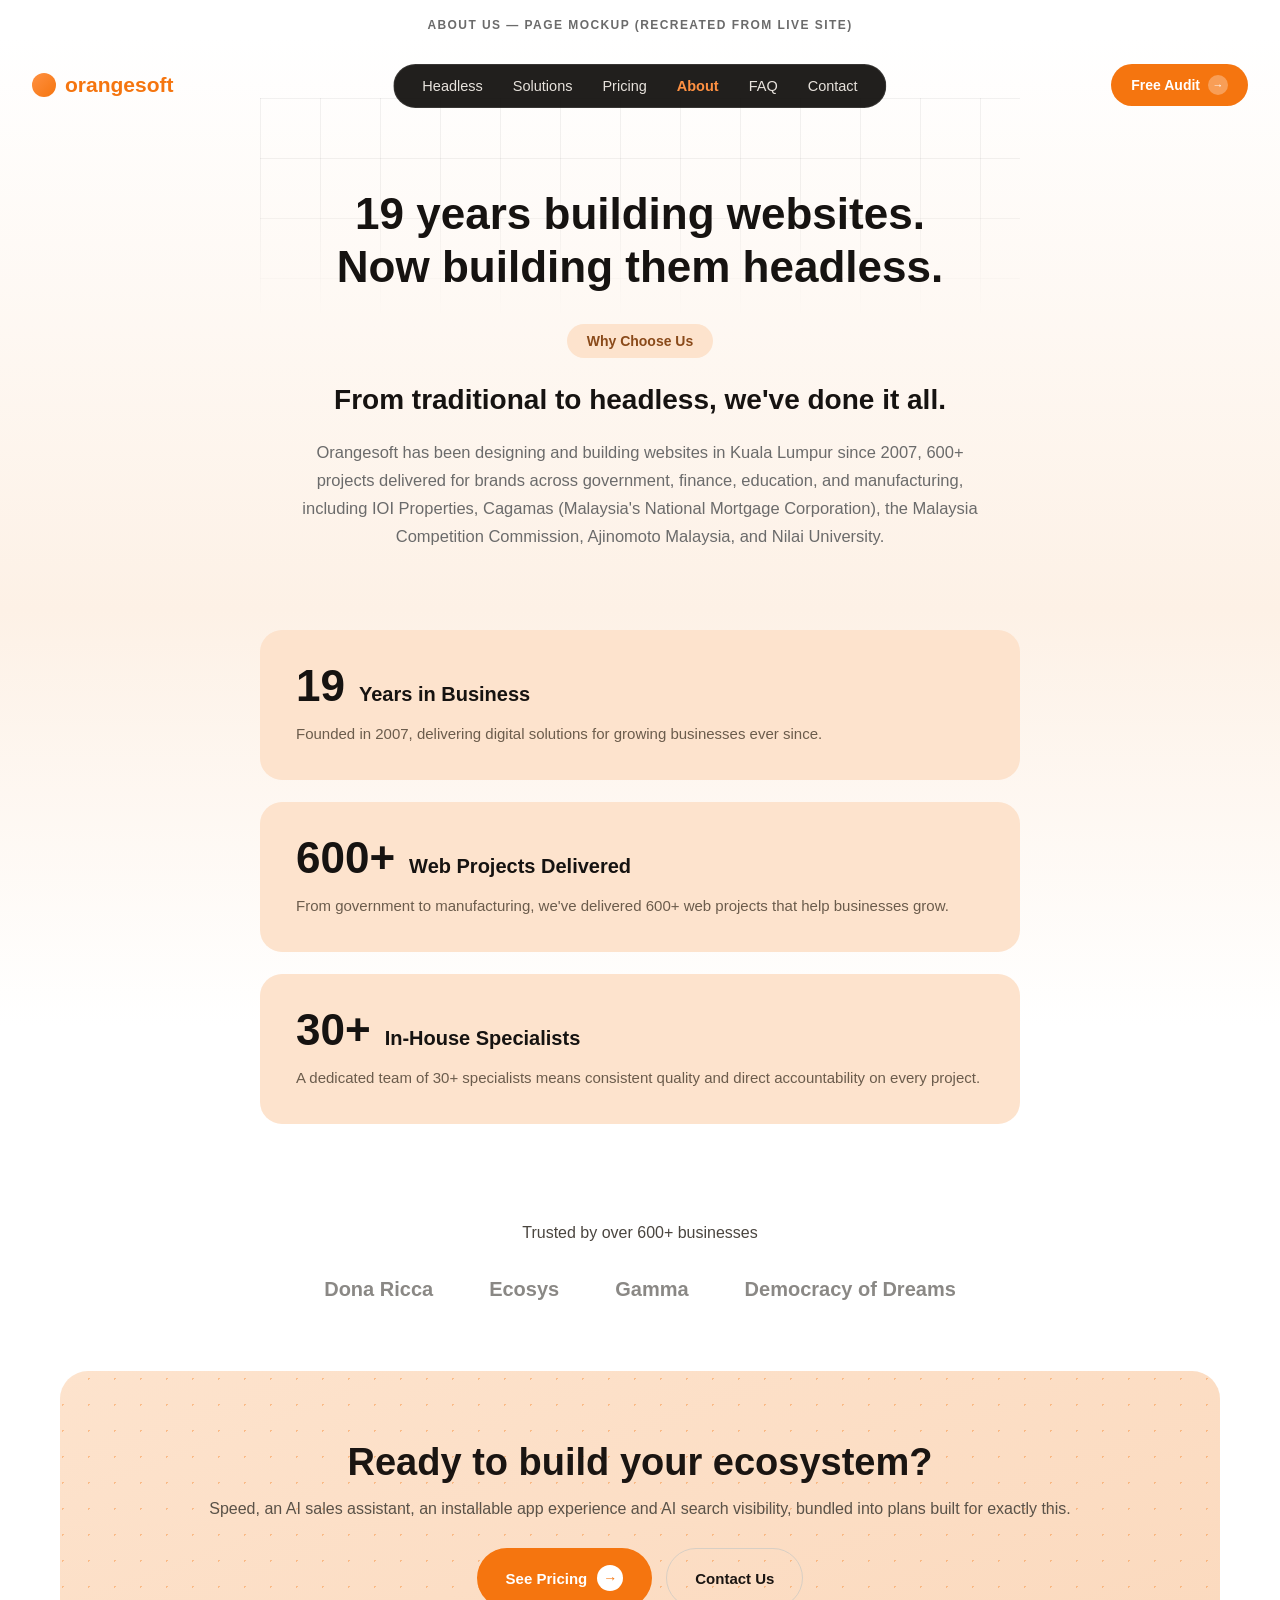
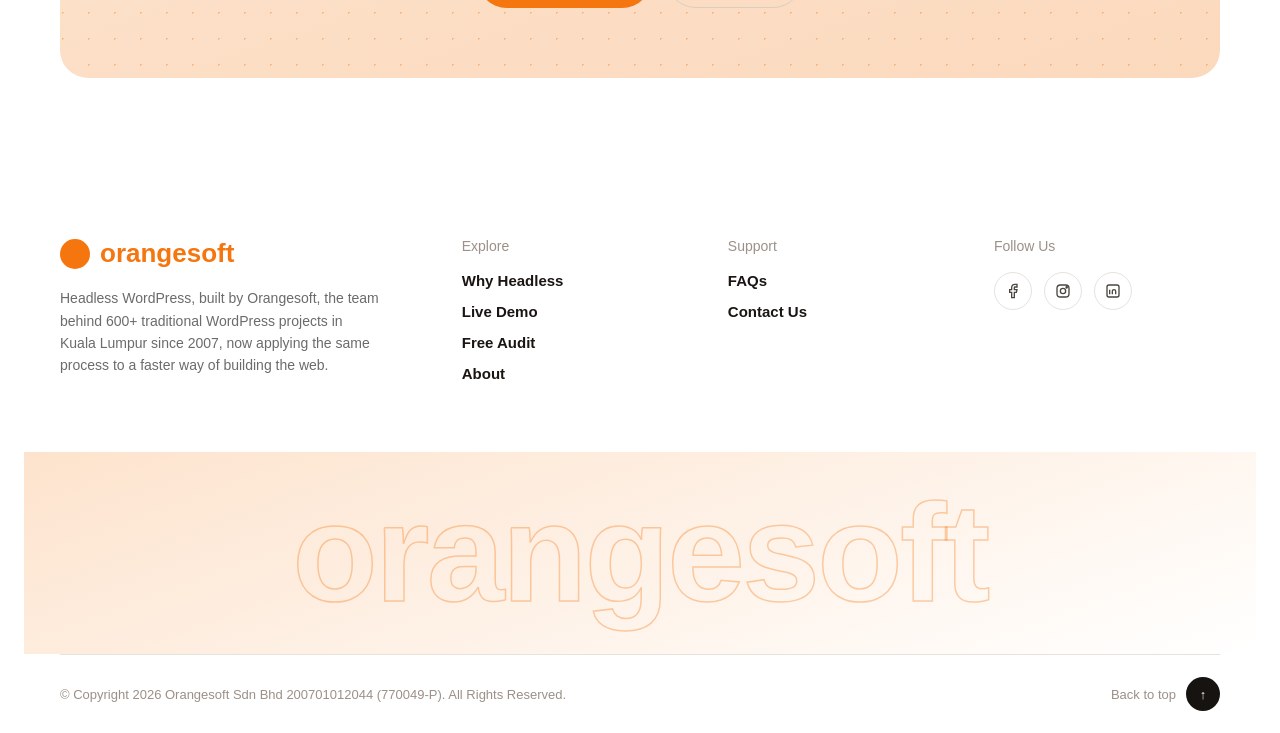
==== about-page.html @ 72caf620 "Add about-page.html with complete layout This commit adds a new about page HTML file with a complete" ====
<!DOCTYPE html>
<html lang="en">
<head>
<meta charset="UTF-8">
<title>About Us — Mockup</title>
<style>
  :root{
    --orange:#f5750f;--orange-dark:#c9631d;--orange-light:#ff9142;
    --dark:#0b0908;--cream:#faf6f2;--gray:#6b6b6b;--border:#e7e2dc;
  }
  *{box-sizing:border-box;margin:0;padding:0;}
  body{font-family:-apple-system,BlinkMacSystemFont,"Segoe UI",Roboto,Helvetica,Arial,sans-serif;background:#fff;}
  .label-row{text-align:center;padding:18px 0 6px;font-size:12px;letter-spacing:.12em;text-transform:uppercase;color:var(--gray);font-weight:700;}
  a{color:inherit;}

  /* HEADER / NAV (shared) */
  .site-header{position:absolute;top:0;left:0;right:0;z-index:20;padding:26px 32px;display:flex;align-items:center;justify-content:space-between;}
  .site-logo{display:flex;align-items:center;gap:9px;font-size:21px;font-weight:700;color:var(--orange);text-decoration:none;}
  .site-logo .logo-dot{width:24px;height:24px;border-radius:50%;background:linear-gradient(135deg,var(--orange-light),var(--orange));flex-shrink:0;}
  .nav-pill{position:absolute;left:50%;top:26px;transform:translateX(-50%);display:flex;align-items:center;gap:30px;background:rgba(15,12,10,.92);border:1px solid rgba(255,255,255,.1);padding:13px 28px;border-radius:999px;}
  .nav-pill a{color:#e7e2dc;font-size:14.5px;font-weight:500;text-decoration:none;white-space:nowrap;}
  .nav-pill a:hover{color:#fff;}
  .nav-pill a.nav-active{color:var(--orange-light);font-weight:700;}
  .nav-menu-btn{width:44px;height:44px;border-radius:50%;border:1px solid var(--border);background:#fff;display:none;align-items:center;justify-content:center;color:#1a1512;}
  @media (max-width:900px){ .nav-pill{display:none;} .nav-menu-btn{display:flex;} }
  .header-right{display:flex;align-items:center;gap:14px;}
  .header-cta{display:inline-flex;align-items:center;gap:8px;background:var(--orange);color:#fff;font-size:14px;font-weight:700;padding:11px 20px;border-radius:999px;text-decoration:none;white-space:nowrap;}
  .header-cta:hover{background:var(--orange-dark);}
  .header-cta .arrow{display:inline-flex;align-items:center;justify-content:center;width:20px;height:20px;border-radius:50%;background:rgba(255,255,255,.3);font-size:11px;}
  @media (max-width:480px){ .header-cta{padding:9px 14px;font-size:13px;} .header-cta .arrow{display:none;} }

  /* PAGE HERO */
  .page-hero{position:relative;padding:150px 24px 60px;text-align:center;background:linear-gradient(180deg,#fff 0%,#fdf1e6 100%);overflow:hidden;}
  .grid-overlay{position:absolute;top:60px;left:50%;transform:translateX(-50%);width:760px;max-width:90%;height:220px;background-image:linear-gradient(to right, rgba(0,0,0,.05) 1px, transparent 1px),linear-gradient(to bottom, rgba(0,0,0,.05) 1px, transparent 1px);background-size:60px 60px;mask-image:linear-gradient(to bottom, black 40%, transparent 100%);pointer-events:none;}
  .page-hero-inner{position:relative;max-width:760px;margin:0 auto;}
  .page-hero h1{font-size:44px;font-weight:800;color:#161311;line-height:1.2;margin-bottom:30px;}
  .pill{display:inline-block;padding:9px 20px;border-radius:999px;background:#fde3cd;color:#8a4a1a;font-size:14px;font-weight:600;margin-bottom:24px;}
  .page-hero h2{font-size:28px;font-weight:800;color:#161311;line-height:1.3;margin-bottom:20px;}
  .page-hero p{font-size:16.5px;line-height:1.7;color:var(--gray);max-width:680px;margin:0 auto;}

  /* STAT CARDS */
  .stat-section{padding:20px 24px 80px;background:linear-gradient(180deg,#fdf1e6 0%,#fff 70%);}
  .stat-list{max-width:760px;margin:0 auto;display:flex;flex-direction:column;gap:22px;}
  .stat-card{background:#fde3cd;border-radius:22px;padding:34px 36px;}
  .stat-card .stat-top{display:flex;align-items:baseline;gap:14px;margin-bottom:14px;}
  .stat-card .stat-num{font-size:44px;font-weight:800;color:#161311;line-height:1;}
  .stat-card .stat-label{font-size:20px;font-weight:800;color:#161311;}
  .stat-card p{font-size:15px;line-height:1.6;color:#6b5c4c;}

  /* TRUST STRIP (shared) */
  .trust-strip{background:#fff;padding:20px 24px 70px;text-align:center;}
  .trust-strip .t-label{font-size:16px;color:#4a453f;margin-bottom:36px;}
  .trust-logos{max-width:900px;margin:0 auto;display:flex;justify-content:center;align-items:center;gap:56px;flex-wrap:wrap;}
  .trust-logos span{font-size:20px;font-weight:700;color:#2c2822;opacity:.55;}

  /* FINAL CTA (shared) */
  .final-cta{padding:0 24px 90px;background:#fff;}
  .final-cta-inner{max-width:1160px;margin:0 auto;text-align:center;border-radius:28px;padding:70px 24px;background:radial-gradient(1px 1px at 10% 30%, rgba(245,117,15,.35) 1px, transparent 0) 0 0/26px 26px, linear-gradient(160deg,#fde3cd,#fbd9bd);position:relative;overflow:hidden;}
  .final-cta h2{font-size:38px;font-weight:800;color:#1a1512;margin-bottom:16px;}
  .final-cta p{font-size:16px;color:#5a5248;margin-bottom:30px;}
  .btn{display:inline-flex;align-items:center;gap:10px;padding:16px 28px;border-radius:999px;font-size:15px;font-weight:600;text-decoration:none;border:1px solid transparent;}
  .btn-primary{background:var(--orange);color:#fff;}
  .btn-primary .arrow{display:inline-flex;align-items:center;justify-content:center;width:26px;height:26px;border-radius:50%;background:#fff;color:var(--orange);font-size:14px;}
  .btn-outline{background:transparent;color:#1a1512;border:1px solid #d8cfc4;}
  .cta-row-center{display:flex;gap:14px;justify-content:center;flex-wrap:wrap;}

  /* FOOTER (shared) */
  .site-footer{background:#fff;padding:70px 24px 0;}
  .footer-top{max-width:1160px;margin:0 auto;display:grid;grid-template-columns:1.6fr 1fr 1fr 1fr;gap:40px;padding-bottom:56px;}
  @media (max-width:800px){ .footer-top{grid-template-columns:1fr 1fr;} }
  .footer-brand .f-logo{display:flex;align-items:center;gap:10px;font-size:26px;font-weight:700;color:var(--orange);margin-bottom:18px;}
  .footer-brand .f-logo .f-dot{width:30px;height:30px;border-radius:50%;background:var(--orange);}
  .footer-brand p{font-size:14px;line-height:1.6;color:#6b6b6b;max-width:320px;}
  .footer-col-label{font-size:14px;color:#9c9088;margin-bottom:18px;}
  .footer-col a{display:block;font-size:15px;font-weight:600;color:#1a1512;text-decoration:none;margin-bottom:14px;}
  .footer-social{display:flex;gap:12px;margin-top:4px;}
  .footer-social a{width:38px;height:38px;border-radius:50%;border:1px solid var(--border);display:flex;align-items:center;justify-content:center;color:#4a453f;}
  .footer-watermark{background:linear-gradient(160deg,#fde3cd,#fff);overflow:hidden;padding:20px 0;}
  .footer-watermark span{display:block;text-align:center;white-space:nowrap;font-size:140px;font-weight:800;letter-spacing:-.02em;color:transparent;-webkit-text-stroke:1.5px rgba(245,117,15,.35);}
  .footer-bottom{max-width:1160px;margin:0 auto;padding:22px 0;display:flex;justify-content:space-between;align-items:center;border-top:1px solid var(--border);font-size:13px;color:#9c9088;}
  .footer-bottom a{color:#9c9088;text-decoration:none;}
  .back-to-top{display:flex;align-items:center;gap:10px;}
  .back-to-top .btt-circle{width:34px;height:34px;border-radius:50%;background:#161311;color:#fff;display:flex;align-items:center;justify-content:center;}
</style>
</head>
<body>

  <div class="label-row">ABOUT US — PAGE MOCKUP (recreated from live site)</div>

  <!-- PAGE HERO -->
  <section class="page-hero">
    <header class="site-header">
      <a class="site-logo" href="hero-mockup.html"><span class="logo-dot"></span>orangesoft</a>
      <nav class="nav-pill">
        <a href="why-headless-page.html">Headless</a>
        <a href="solutions-page.html">Solutions</a>
        <a href="pricing-page.html">Pricing</a>
        <a href="about-page.html" class="nav-active">About</a>
        <a href="faq-page.html">FAQ</a>
        <a href="/contact-us">Contact</a>
      </nav>
      <div class="header-right">
        <a class="header-cta" href="audit-page.html">Free Audit <span class="arrow">→</span></a>
        <button class="nav-menu-btn" aria-label="Open menu">
          <svg width="18" height="18" viewBox="0 0 24 24" fill="none" stroke="currentColor" stroke-width="2"><path d="M3 6h18M3 12h18M3 18h18"/></svg>
        </button>
      </div>
    </header>
    <div class="grid-overlay"></div>
    <div class="page-hero-inner">
      <h1>19 years building websites.<br>Now building them headless.</h1>
      <span class="pill">Why Choose Us</span>
      <h2>From traditional to headless, we've done it all.</h2>
      <p>Orangesoft has been designing and building websites in Kuala Lumpur since 2007, 600+ projects delivered for brands across government, finance, education, and manufacturing, including IOI Properties, Cagamas (Malaysia's National Mortgage Corporation), the Malaysia Competition Commission, Ajinomoto Malaysia, and Nilai University.</p>
    </div>
  </section>

  <!-- STAT CARDS -->
  <section class="stat-section">
    <div class="stat-list">
      <div class="stat-card">
        <div class="stat-top"><span class="stat-num">19</span><span class="stat-label">Years in Business</span></div>
        <p>Founded in 2007, delivering digital solutions for growing businesses ever since.</p>
      </div>
      <div class="stat-card">
        <div class="stat-top"><span class="stat-num">600+</span><span class="stat-label">Web Projects Delivered</span></div>
        <p>From government to manufacturing, we've delivered 600+ web projects that help businesses grow.</p>
      </div>
      <div class="stat-card">
        <div class="stat-top"><span class="stat-num">30+</span><span class="stat-label">In-House Specialists</span></div>
        <p>A dedicated team of 30+ specialists means consistent quality and direct accountability on every project.</p>
      </div>
    </div>
  </section>

  <!-- TRUST STRIP -->
  <section class="trust-strip">
    <div class="t-label">Trusted by over 600+ businesses</div>
    <div class="trust-logos">
      <span>Dona Ricca</span>
      <span>Ecosys</span>
      <span>Gamma</span>
      <span>Democracy of Dreams</span>
    </div>
  </section>

  <!-- FINAL CTA -->
  <section class="final-cta">
    <div class="final-cta-inner">
      <h2>Ready to build your ecosystem?</h2>
      <p>Speed, an AI sales assistant, an installable app experience and AI search visibility, bundled into plans built for exactly this.</p>
      <div class="cta-row-center">
        <a class="btn btn-primary" href="pricing-page.html">See Pricing <span class="arrow">→</span></a>
        <a class="btn btn-outline" href="/contact-us">Contact Us</a>
      </div>
    </div>
  </section>

  <!-- FOOTER -->
  <footer class="site-footer">
    <div class="footer-top">
      <div class="footer-brand">
        <div class="f-logo"><span class="f-dot"></span>orangesoft</div>
        <p>Headless WordPress, built by Orangesoft, the team behind 600+ traditional WordPress projects in Kuala Lumpur since 2007, now applying the same process to a faster way of building the web.</p>
      </div>
      <div class="footer-col">
        <div class="footer-col-label">Explore</div>
        <a href="#">Why Headless</a>
        <a href="#">Live Demo</a>
        <a href="audit-page.html">Free Audit</a>
        <a href="#">About</a>
      </div>
      <div class="footer-col">
        <div class="footer-col-label">Support</div>
        <a href="faq-page.html">FAQs</a>
        <a href="#">Contact Us</a>
      </div>
      <div class="footer-col">
        <div class="footer-col-label">Follow Us</div>
        <div class="footer-social">
          <a href="#" aria-label="Facebook"><svg width="16" height="16" viewBox="0 0 24 24" fill="none" stroke="currentColor" stroke-width="2"><path d="M18 2h-3a5 5 0 0 0-5 5v3H7v4h3v8h4v-8h3l1-4h-4V7a1 1 0 0 1 1-1h3Z"/></svg></a>
          <a href="#" aria-label="Instagram"><svg width="16" height="16" viewBox="0 0 24 24" fill="none" stroke="currentColor" stroke-width="2"><rect x="3" y="3" width="18" height="18" rx="5"/><circle cx="12" cy="12" r="4"/><circle cx="17.5" cy="6.5" r="1"/></svg></a>
          <a href="#" aria-label="LinkedIn"><svg width="16" height="16" viewBox="0 0 24 24" fill="none" stroke="currentColor" stroke-width="2"><rect x="3" y="3" width="18" height="18" rx="3"/><path d="M7 10v7M7 7v.01M11 17v-4.5a2.5 2.5 0 0 1 5 0V17M11 12.5v-.001"/></svg></a>
        </div>
      </div>
    </div>
    <div class="footer-watermark"><span>orangesoft</span></div>
    <div class="footer-bottom">
      <div>© Copyright 2026 Orangesoft Sdn Bhd 200701012044 (770049-P). All Rights Reserved.</div>
      <a class="back-to-top" href="#top">Back to top <span class="btt-circle">↑</span></a>
    </div>
  </footer>

</body>
</html>
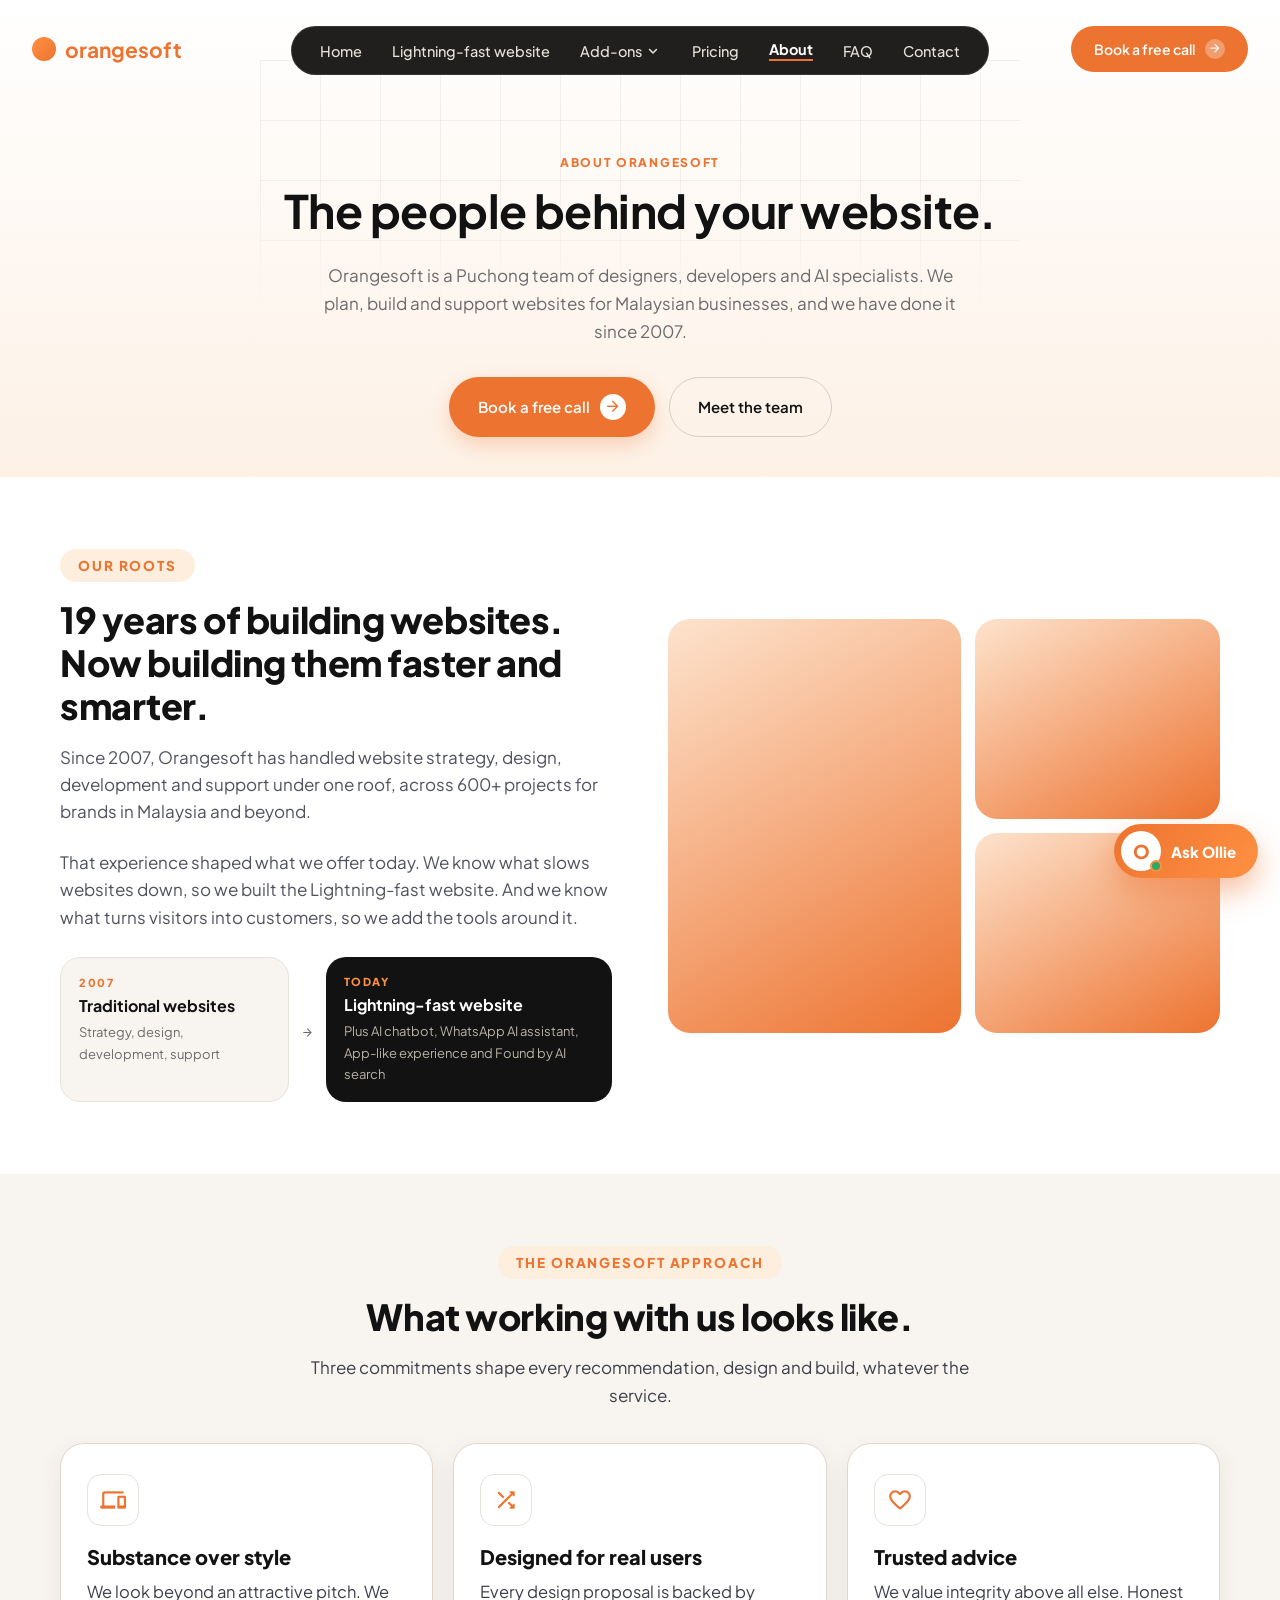
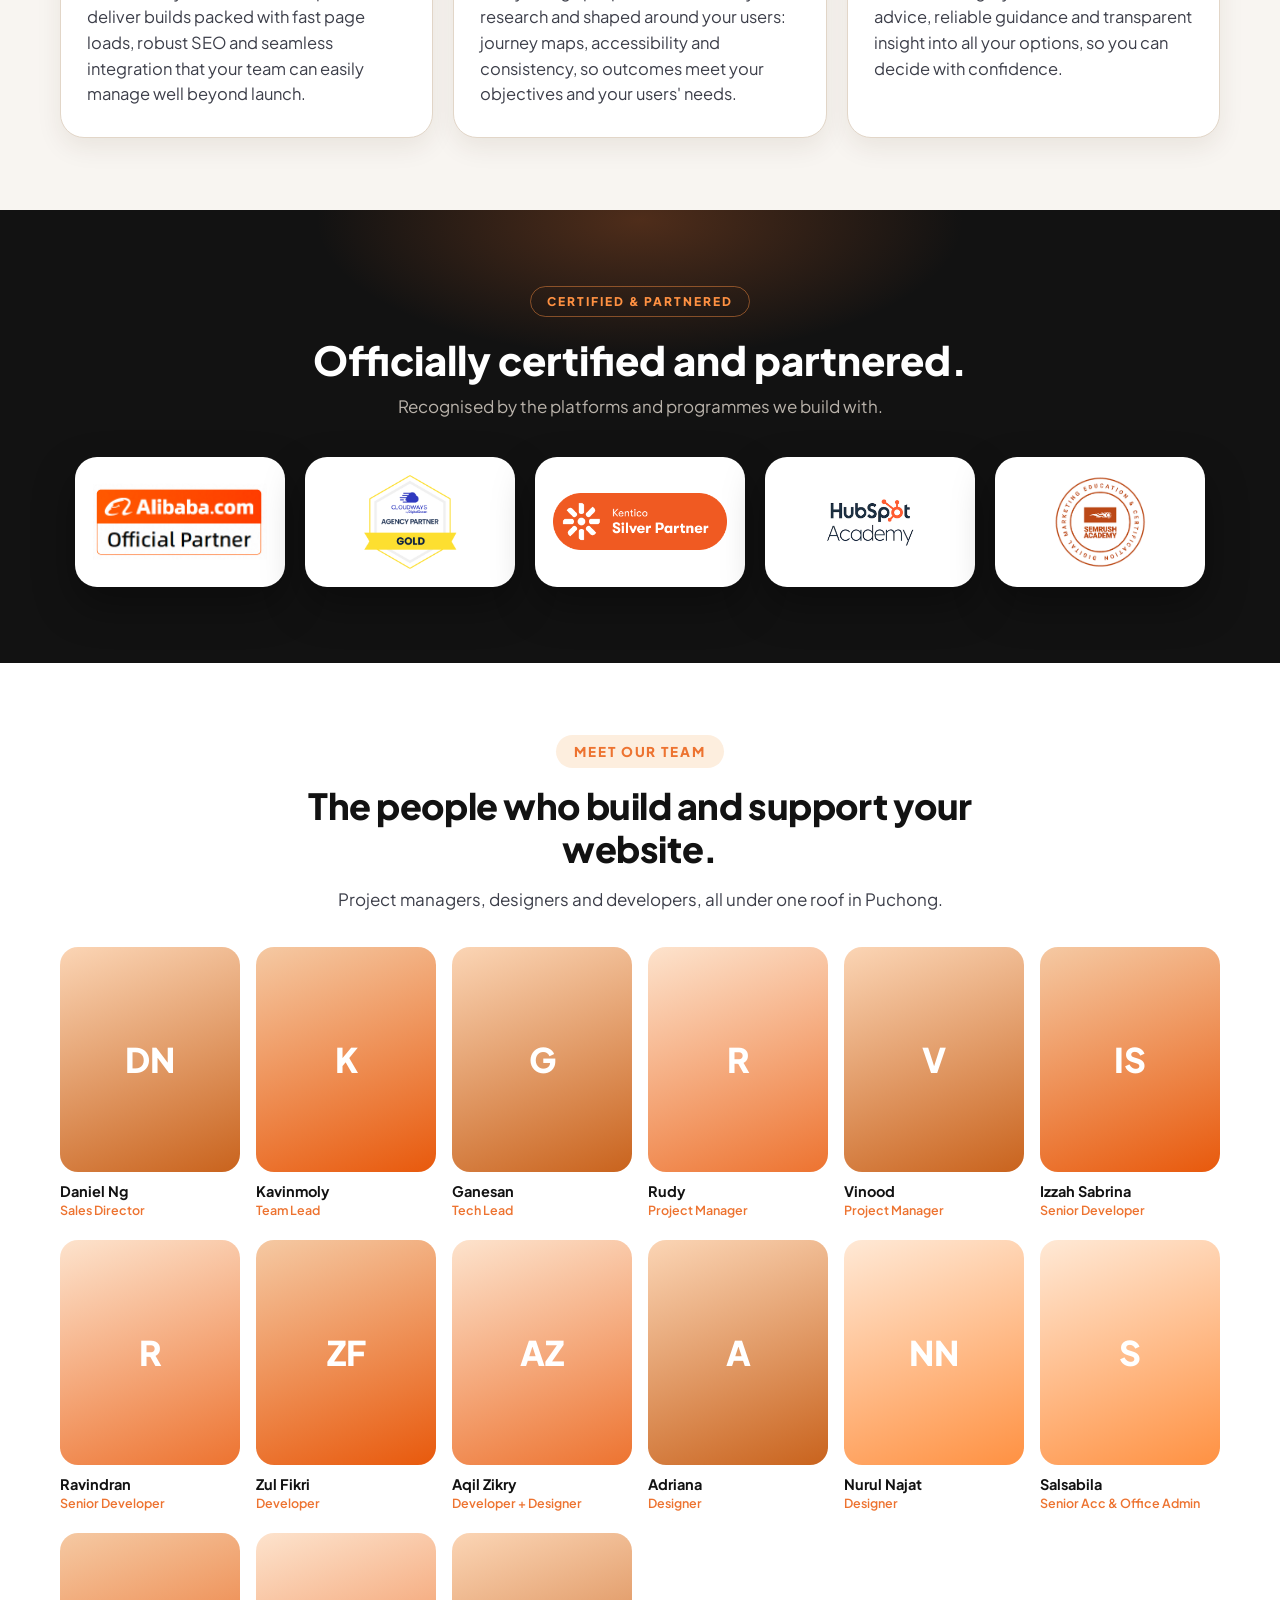
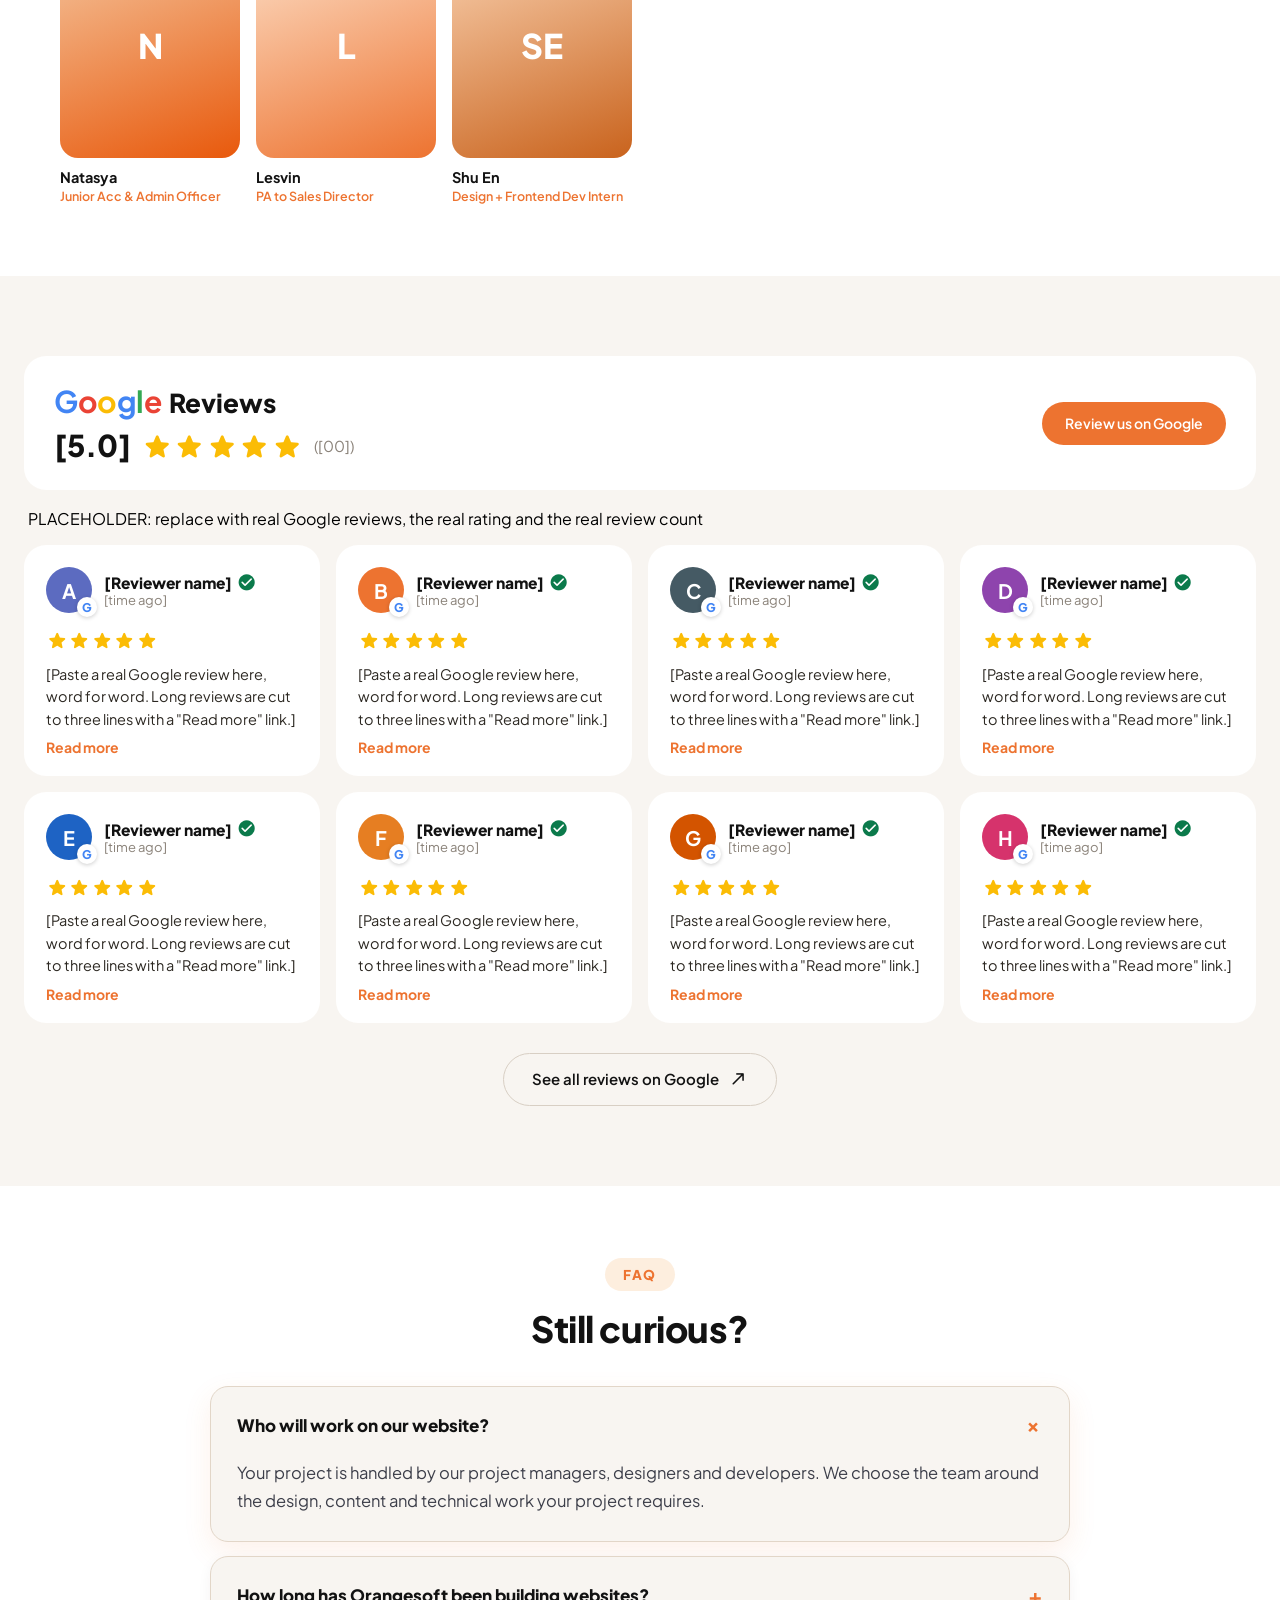
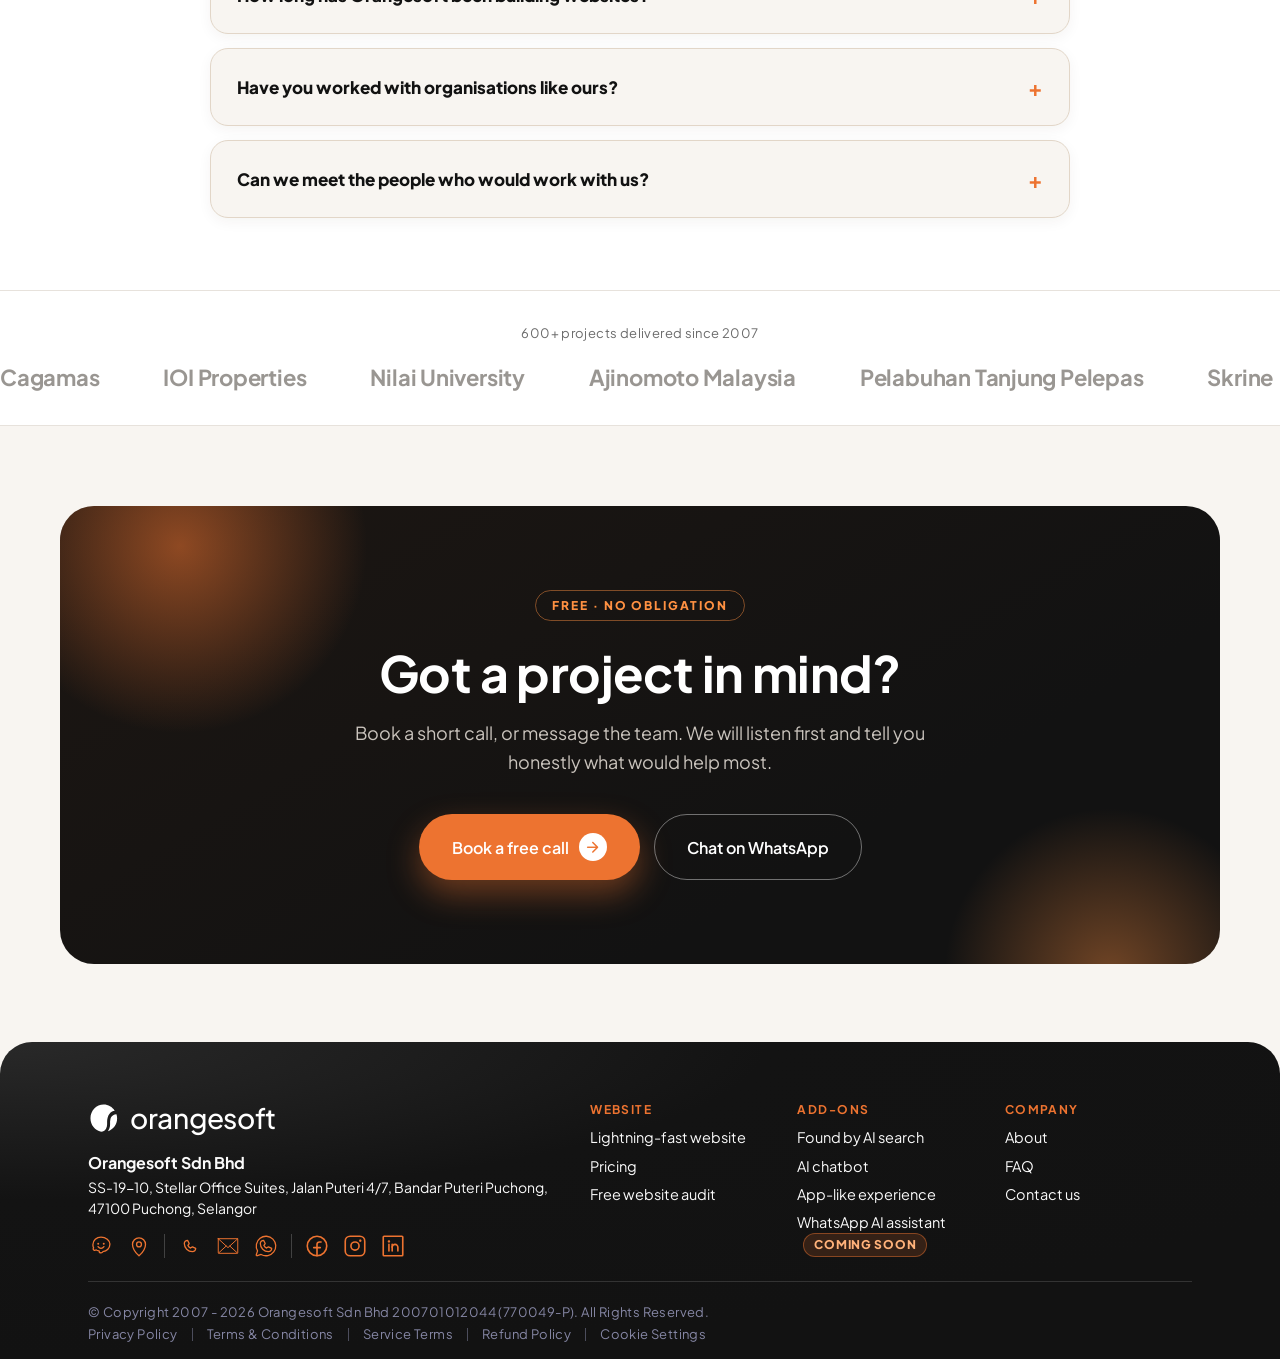
==== commit 363e73b3: "Add files via upload" ====
--- a/about-page.html
+++ b/about-page.html
@@ -1,27 +1,39 @@
 <!DOCTYPE html>
 <html lang="en">
 <head>
+<link rel="preconnect" href="https://fonts.googleapis.com">
+<link rel="preconnect" href="https://fonts.gstatic.com" crossorigin>
+<link href="https://fonts.googleapis.com/css2?family=Plus+Jakarta+Sans:wght@400;500;600;700;800&display=swap" rel="stylesheet">
+<link rel="preconnect" href="https://fonts.googleapis.com"><link href="https://fonts.googleapis.com/icon?family=Material+Icons+Round" rel="stylesheet">
+<meta name="viewport" content="width=device-width, initial-scale=1">
 <meta charset="UTF-8">
-<title>About Us — Mockup</title>
+<title>About — Mockup</title>
+<meta name="description" content="Meet the Orangesoft team: 600+ projects delivered since 2007 in Malaysia. The people behind your website.">
+<link rel="stylesheet" href="assets/css/orangesoft.css">
 <style>
+
   :root{
-    --orange:#f5750f;--orange-dark:#c9631d;--orange-light:#ff9142;
-    --dark:#0b0908;--cream:#faf6f2;--gray:#6b6b6b;--border:#e7e2dc;
+    --orange:#ed7330;
+    --orange-dark:#c9631d;
+    --orange-light:#ff9142;
+    --dark:#121212;
+    --cream:#f8f5f1;
+    --gray:#6b6b6b;
+    --border:#e7e2dc;
   }
   *{box-sizing:border-box;margin:0;padding:0;}
-  body{font-family:-apple-system,BlinkMacSystemFont,"Segoe UI",Roboto,Helvetica,Arial,sans-serif;background:#fff;}
+  body{font-family:"Plus Jakarta Sans",-apple-system,BlinkMacSystemFont,"Segoe UI",Roboto,Helvetica,Arial,sans-serif;background:#fff;}
   .label-row{text-align:center;padding:18px 0 6px;font-size:12px;letter-spacing:.12em;text-transform:uppercase;color:var(--gray);font-weight:700;}
   a{color:inherit;}
 
-  /* HEADER / NAV (shared) */
+  /* ---------- HEADER / NAV (shared component) ---------- */
   .site-header{position:absolute;top:0;left:0;right:0;z-index:20;padding:26px 32px;display:flex;align-items:center;justify-content:space-between;}
   .site-logo{display:flex;align-items:center;gap:9px;font-size:21px;font-weight:700;color:var(--orange);text-decoration:none;}
   .site-logo .logo-dot{width:24px;height:24px;border-radius:50%;background:linear-gradient(135deg,var(--orange-light),var(--orange));flex-shrink:0;}
   .nav-pill{position:absolute;left:50%;top:26px;transform:translateX(-50%);display:flex;align-items:center;gap:30px;background:rgba(15,12,10,.92);border:1px solid rgba(255,255,255,.1);padding:13px 28px;border-radius:999px;}
   .nav-pill a{color:#e7e2dc;font-size:14.5px;font-weight:500;text-decoration:none;white-space:nowrap;}
   .nav-pill a:hover{color:#fff;}
-  .nav-pill a.nav-active{color:var(--orange-light);font-weight:700;}
-  .nav-menu-btn{width:44px;height:44px;border-radius:50%;border:1px solid var(--border);background:#fff;display:none;align-items:center;justify-content:center;color:#1a1512;}
+  .nav-menu-btn{width:44px;height:44px;border-radius:50%;border:1px solid var(--border);background:#fff;display:none;align-items:center;justify-content:center;color:#121212;}
   @media (max-width:900px){ .nav-pill{display:none;} .nav-menu-btn{display:flex;} }
   .header-right{display:flex;align-items:center;gap:14px;}
   .header-cta{display:inline-flex;align-items:center;gap:8px;background:var(--orange);color:#fff;font-size:14px;font-weight:700;padding:11px 20px;border-radius:999px;text-decoration:none;white-space:nowrap;}
@@ -29,42 +41,137 @@
   .header-cta .arrow{display:inline-flex;align-items:center;justify-content:center;width:20px;height:20px;border-radius:50%;background:rgba(255,255,255,.3);font-size:11px;}
   @media (max-width:480px){ .header-cta{padding:9px 14px;font-size:13px;} .header-cta .arrow{display:none;} }
 
-  /* PAGE HERO */
-  .page-hero{position:relative;padding:150px 24px 60px;text-align:center;background:linear-gradient(180deg,#fff 0%,#fdf1e6 100%);overflow:hidden;}
-  .grid-overlay{position:absolute;top:60px;left:50%;transform:translateX(-50%);width:760px;max-width:90%;height:220px;background-image:linear-gradient(to right, rgba(0,0,0,.05) 1px, transparent 1px),linear-gradient(to bottom, rgba(0,0,0,.05) 1px, transparent 1px);background-size:60px 60px;mask-image:linear-gradient(to bottom, black 40%, transparent 100%);pointer-events:none;}
+  /* ---------- PAGE HERO ---------- */
+  .page-hero{
+    position:relative;
+    padding:150px 24px 70px;
+    text-align:center;
+    background:linear-gradient(180deg,#fff 0%,#fdf1e6 100%);
+    overflow:hidden;
+  }
+  .grid-overlay{
+    position:absolute;top:60px;left:50%;transform:translateX(-50%);
+    width:760px;max-width:90%;height:260px;
+    background-image:
+      linear-gradient(to right, rgba(0,0,0,.05) 1px, transparent 1px),
+      linear-gradient(to bottom, rgba(0,0,0,.05) 1px, transparent 1px);
+    background-size:60px 60px;
+    mask-image:linear-gradient(to bottom, black 40%, transparent 100%);
+    pointer-events:none;
+  }
   .page-hero-inner{position:relative;max-width:760px;margin:0 auto;}
-  .page-hero h1{font-size:44px;font-weight:800;color:#161311;line-height:1.2;margin-bottom:30px;}
-  .pill{display:inline-block;padding:9px 20px;border-radius:999px;background:#fde3cd;color:#8a4a1a;font-size:14px;font-weight:600;margin-bottom:24px;}
-  .page-hero h2{font-size:28px;font-weight:800;color:#161311;line-height:1.3;margin-bottom:20px;}
-  .page-hero p{font-size:16.5px;line-height:1.7;color:var(--gray);max-width:680px;margin:0 auto;}
-
-  /* STAT CARDS */
-  .stat-section{padding:20px 24px 80px;background:linear-gradient(180deg,#fdf1e6 0%,#fff 70%);}
-  .stat-list{max-width:760px;margin:0 auto;display:flex;flex-direction:column;gap:22px;}
-  .stat-card{background:#fde3cd;border-radius:22px;padding:34px 36px;}
-  .stat-card .stat-top{display:flex;align-items:baseline;gap:14px;margin-bottom:14px;}
-  .stat-card .stat-num{font-size:44px;font-weight:800;color:#161311;line-height:1;}
-  .stat-card .stat-label{font-size:20px;font-weight:800;color:#161311;}
-  .stat-card p{font-size:15px;line-height:1.6;color:#6b5c4c;}
-
-  /* TRUST STRIP (shared) */
-  .trust-strip{background:#fff;padding:20px 24px 70px;text-align:center;}
-  .trust-strip .t-label{font-size:16px;color:#4a453f;margin-bottom:36px;}
-  .trust-logos{max-width:900px;margin:0 auto;display:flex;justify-content:center;align-items:center;gap:56px;flex-wrap:wrap;}
-  .trust-logos span{font-size:20px;font-weight:700;color:#2c2822;opacity:.55;}
-
-  /* FINAL CTA (shared) */
-  .final-cta{padding:0 24px 90px;background:#fff;}
-  .final-cta-inner{max-width:1160px;margin:0 auto;text-align:center;border-radius:28px;padding:70px 24px;background:radial-gradient(1px 1px at 10% 30%, rgba(245,117,15,.35) 1px, transparent 0) 0 0/26px 26px, linear-gradient(160deg,#fde3cd,#fbd9bd);position:relative;overflow:hidden;}
-  .final-cta h2{font-size:38px;font-weight:800;color:#1a1512;margin-bottom:16px;}
-  .final-cta p{font-size:16px;color:#5a5248;margin-bottom:30px;}
+  .page-hero h1{font-size:44px;font-weight:800;color:#121212;line-height:1.2;margin-bottom:24px;}
+  .page-hero p{font-size:17px;line-height:1.65;color:var(--gray);max-width:640px;margin:0 auto;}
+
   .btn{display:inline-flex;align-items:center;gap:10px;padding:16px 28px;border-radius:999px;font-size:15px;font-weight:600;text-decoration:none;border:1px solid transparent;}
   .btn-primary{background:var(--orange);color:#fff;}
   .btn-primary .arrow{display:inline-flex;align-items:center;justify-content:center;width:26px;height:26px;border-radius:50%;background:#fff;color:var(--orange);font-size:14px;}
-  .btn-outline{background:transparent;color:#1a1512;border:1px solid #d8cfc4;}
+  .btn-outline{background:transparent;color:#121212;border:1px solid #d8cfc4;}
   .cta-row-center{display:flex;gap:14px;justify-content:center;flex-wrap:wrap;}
-
-  /* FOOTER (shared) */
+  /* ---------- LIVE DEMO SECTION ---------- */
+  .demo-section{
+    padding:80px 24px;
+    background:linear-gradient(180deg,#fdf1e6 0%,#fbe4cf 100%);
+  }
+  .demo-section .section-header{max-width:680px;margin:0 auto 50px;text-align:center;}
+  .demo-section .section-heading{font-size:34px;font-weight:800;color:#121212;margin-bottom:16px;line-height:1.2;}
+  .demo-section .section-desc{font-size:16px;line-height:1.6;color:#5a5248;}
+  .demo-wrap{max-width:1000px;margin:0 auto;}
+  .demo-vs{
+    text-align:center;font-size:13px;font-weight:800;letter-spacing:.08em;
+    text-transform:uppercase;color:var(--orange-dark);margin-bottom:22px;
+  }
+  .demo-run{text-align:center;margin-bottom:36px;}
+  .demo-run .btn{background:#161311;color:#fff;}
+  .demo-grid{display:grid;grid-template-columns:1fr 1fr;gap:22px;}
+  @media (max-width:800px){ .demo-grid{grid-template-columns:1fr;} }
+  .demo-card{border:1px solid var(--border);border-radius:22px;padding:0;overflow:hidden;background:#fff;}
+  .demo-head{display:flex;align-items:center;justify-content:space-between;gap:10px;padding:22px 24px;}
+  .demo-head .d-label{font-size:16px;font-weight:700;color:#121212;}
+  .demo-url{font-family:ui-monospace,Menlo,monospace;font-size:12px;color:#6b6b6b;border:1px solid var(--border);border-radius:8px;padding:8px 12px;max-width:220px;white-space:nowrap;overflow:hidden;text-overflow:ellipsis;}
+  .demo-body{background:#f2efeb;padding:22px 24px 26px;}
+  .demo-progress{height:8px;border-radius:4px;background:#e7e2dc;margin-bottom:10px;overflow:hidden;}
+  .demo-progress span{display:block;height:100%;width:0%;background:var(--orange);}
+  .demo-timer{font-family:ui-monospace,Menlo,monospace;font-size:13px;font-weight:700;color:#50525f;margin-bottom:16px;}
+  .demo-preview{
+    height:260px;border-radius:14px;background:#f8f5f1;border:1px dashed var(--border);
+    display:flex;flex-direction:column;align-items:center;justify-content:center;gap:12px;color:#a89f94;
+  }
+  .demo-preview .play-icon{width:52px;height:52px;border-radius:50%;background:#fff;box-shadow:0 6px 16px rgba(0,0,0,.08);display:flex;align-items:center;justify-content:center;color:#b9b2a9;}
+
+  /* ---------- NEW SECTIONS ---------- */
+  .section-header{max-width:720px;margin:0 auto 50px;text-align:center;}
+  .section-heading{font-size:36px;font-weight:800;color:#121212;margin-bottom:16px;line-height:1.2;}
+  .section-desc{font-size:16.5px;line-height:1.65;color:var(--gray);}
+  .eyebrow,.pill-label{display:inline-block;font-size:12px;font-weight:800;letter-spacing:.14em;color:var(--orange);margin-bottom:14px;}
+  .page-hero h1{font-size:46px;}
+  .explain-section{background:#fff;padding:90px 24px;}
+  .explain-grid{max-width:1040px;margin:0 auto 50px;display:grid;grid-template-columns:1fr auto 1fr auto 1fr;gap:16px;align-items:center;}
+  @media (max-width:860px){ .explain-grid{grid-template-columns:1fr;} .explain-arrow{transform:rotate(90deg);text-align:center;} }
+  .explain-step{background:var(--cream);border:1px solid var(--border);border-radius:22px;padding:28px 24px;height:100%;}
+  .ex-num,.proc-num{width:38px;height:38px;border-radius:50%;background:var(--orange);color:#fff;font-weight:800;display:flex;align-items:center;justify-content:center;margin-bottom:16px;}
+  .explain-step h3,.proc-card h3{font-size:18px;font-weight:700;color:#121212;margin-bottom:8px;}
+  .explain-step p,.proc-card p{font-size:14.5px;line-height:1.55;color:var(--gray);}
+  .explain-arrow{font-size:26px;color:var(--orange);font-weight:700;}
+  .explain-visual{max-width:760px;margin:0 auto;text-align:center;}
+  .explain-visual img{max-width:100%;height:auto;}
+  .outcomes-section{background:var(--cream);padding:90px 24px;}
+  .outcome-grid{max-width:1160px;margin:0 auto 40px;display:grid;grid-template-columns:repeat(4,1fr);gap:20px;}
+  @media (max-width:1000px){ .outcome-grid{grid-template-columns:repeat(2,1fr);} }
+  @media (max-width:560px){ .outcome-grid{grid-template-columns:1fr;} }
+  .outcome-card{background:#fff;border:1px solid var(--border);border-radius:22px;padding:30px 26px;}
+  .icon-badge{width:60px;height:60px;border-radius:16px;background:linear-gradient(160deg,#fde3cd,#fbeee2);display:flex;align-items:center;justify-content:center;margin-bottom:22px;}
+  .icon-badge svg{width:28px;height:28px;}
+  .outcome-card h3{font-size:19px;font-weight:700;color:#121212;margin-bottom:10px;}
+  .outcome-card p{font-size:14.5px;line-height:1.6;color:var(--gray);}
+  .tech-details{max-width:900px;margin:0 auto;background:#fff;border:1px solid var(--border);border-radius:18px;padding:6px 24px;}
+  .tech-details summary,.qa summary{cursor:pointer;font-weight:700;color:#121212;padding:16px 0;list-style:none;display:flex;justify-content:space-between;align-items:center;}
+  .tech-details summary::-webkit-details-marker,.qa summary::-webkit-details-marker{display:none;}
+  .tech-details summary::after,.qa summary::after{content:"+";font-size:22px;color:var(--orange);font-weight:700;}
+  .tech-details[open] summary::after,.qa[open] summary::after{content:"–";}
+  .tech-grid{display:grid;grid-template-columns:1fr 1fr;gap:18px 30px;padding:6px 0 20px;}
+  @media (max-width:760px){ .tech-grid{grid-template-columns:1fr;} }
+  .tech-grid b{display:block;font-size:14.5px;color:#121212;margin-bottom:4px;}
+  .tech-grid span{font-size:14px;line-height:1.55;color:var(--gray);}
+  .cms-section{background:#fff;padding:90px 24px;}
+  .cms-chips{max-width:900px;margin:0 auto;display:flex;flex-wrap:wrap;justify-content:center;gap:14px;}
+  .cms-chips span{font-size:17px;font-weight:700;color:#121212;background:var(--cream);border:1px solid var(--border);border-radius:999px;padding:14px 26px;}
+  .process-section{background:var(--cream);padding:90px 24px;}
+  .process-grid{max-width:1160px;margin:0 auto;display:grid;grid-template-columns:repeat(4,1fr);gap:20px;}
+  @media (max-width:1000px){ .process-grid{grid-template-columns:repeat(2,1fr);} }
+  @media (max-width:560px){ .process-grid{grid-template-columns:1fr;} }
+  .proc-card{background:#fff;border:1px solid var(--border);border-radius:22px;padding:28px 24px;}
+  .qa-section{background:#fff;padding:90px 24px;}
+  .qa-list{max-width:820px;margin:0 auto;display:flex;flex-direction:column;gap:12px;}
+  .qa{border:1px solid var(--border);border-radius:16px;padding:2px 24px;background:var(--cream);}
+  .qa summary{font-size:17px;}
+  .qa p{font-size:15px;line-height:1.65;color:var(--gray);padding:0 0 18px;}
+  .qa a{color:var(--orange);font-weight:700;}
+  .proof2-section{background:var(--cream);padding:90px 24px 70px;text-align:center;}
+  .proof2-stats{max-width:960px;margin:0 auto 60px;display:grid;grid-template-columns:1fr 1fr;gap:20px;text-align:left;}
+  @media (max-width:760px){ .proof2-stats{grid-template-columns:1fr;} }
+  .p2-stat{background:var(--dark);border-radius:24px;padding:34px 30px;display:flex;gap:22px;align-items:center;}
+  .p2-num{font-size:56px;font-weight:800;color:var(--orange-light);line-height:1;flex-shrink:0;}
+  .p2-txt{font-size:16px;font-weight:700;color:#fff;line-height:1.4;}
+  .p2-txt small{display:block;font-size:12px;font-weight:500;color:#8f877e;margin-top:8px;}
+  .t-label{font-size:16px;color:#50525f;margin-bottom:28px;}
+  .trust-logos{max-width:900px;margin:0 auto;display:flex;justify-content:center;align-items:center;gap:20px 48px;flex-wrap:wrap;}
+  .trust-logos span{font-size:20px;font-weight:700;color:#2c2822;opacity:.55;}
+  .final-cta{background:#fff;padding:80px 24px 90px;}
+  .final-cta-inner{position:relative;max-width:1160px;margin:0 auto;border-radius:34px;padding:84px 32px;text-align:center;overflow:hidden;background:linear-gradient(150deg,#1c1612 0%,#121212 70%);}
+  .fc-orb{position:absolute;border-radius:50%;pointer-events:none;}
+  .fc-orb-1{width:520px;height:520px;left:-140px;top:-220px;background:radial-gradient(closest-side,rgba(237,115,48,.55),transparent 72%);}
+  .fc-orb-2{width:460px;height:460px;right:-120px;bottom:-240px;background:radial-gradient(closest-side,rgba(255,145,66,.40),transparent 72%);}
+  .fc-content{position:relative;z-index:1;max-width:760px;margin:0 auto;}
+  .fc-eyebrow{display:inline-block;font-size:12px;font-weight:800;letter-spacing:.16em;color:var(--orange-light);border:1px solid rgba(255,145,66,.45);border-radius:999px;padding:7px 16px;margin-bottom:24px;}
+  .final-cta h2{font-size:48px;line-height:1.12;font-weight:800;color:#fff;margin-bottom:18px;}
+  .final-cta p{font-size:18px;line-height:1.6;color:#c9c3bc;margin-bottom:38px;}
+  .fc-btn{padding:18px 32px;font-size:16px;box-shadow:0 14px 32px rgba(237,115,48,.4);}
+  .fc-link{display:inline-block;margin-top:22px;font-size:15px;font-weight:600;color:#c9c3bc;text-decoration:none;}
+  .fc-link:hover{color:#fff;text-decoration:underline;}
+  @media (max-width:700px){ .final-cta h2{font-size:32px;} .final-cta-inner{padding:60px 22px;} .page-hero h1{font-size:34px;} .section-heading{font-size:28px;} }
+
+  /* ---------- FOOTER (shared) ---------- */
   .site-footer{background:#fff;padding:70px 24px 0;}
   .footer-top{max-width:1160px;margin:0 auto;display:grid;grid-template-columns:1.6fr 1fr 1fr 1fr;gap:40px;padding-bottom:56px;}
   @media (max-width:800px){ .footer-top{grid-template-columns:1fr 1fr;} }
@@ -72,124 +179,988 @@
   .footer-brand .f-logo .f-dot{width:30px;height:30px;border-radius:50%;background:var(--orange);}
   .footer-brand p{font-size:14px;line-height:1.6;color:#6b6b6b;max-width:320px;}
   .footer-col-label{font-size:14px;color:#9c9088;margin-bottom:18px;}
-  .footer-col a{display:block;font-size:15px;font-weight:600;color:#1a1512;text-decoration:none;margin-bottom:14px;}
+  .footer-col a{display:block;font-size:15px;font-weight:600;color:#121212;text-decoration:none;margin-bottom:14px;}
   .footer-social{display:flex;gap:12px;margin-top:4px;}
-  .footer-social a{width:38px;height:38px;border-radius:50%;border:1px solid var(--border);display:flex;align-items:center;justify-content:center;color:#4a453f;}
+  .footer-social a{width:38px;height:38px;border-radius:50%;border:1px solid var(--border);display:flex;align-items:center;justify-content:center;color:#50525f;}
   .footer-watermark{background:linear-gradient(160deg,#fde3cd,#fff);overflow:hidden;padding:20px 0;}
-  .footer-watermark span{display:block;text-align:center;white-space:nowrap;font-size:140px;font-weight:800;letter-spacing:-.02em;color:transparent;-webkit-text-stroke:1.5px rgba(245,117,15,.35);}
+  .footer-watermark span{display:block;text-align:center;white-space:nowrap;font-size:140px;font-weight:800;letter-spacing:-.02em;color:transparent;-webkit-text-stroke:1.5px rgba(237,115,48,.35);}
   .footer-bottom{max-width:1160px;margin:0 auto;padding:22px 0;display:flex;justify-content:space-between;align-items:center;border-top:1px solid var(--border);font-size:13px;color:#9c9088;}
   .footer-bottom a{color:#9c9088;text-decoration:none;}
-  .back-to-top{display:flex;align-items:center;gap:10px;}
-  .back-to-top .btt-circle{width:34px;height:34px;border-radius:50%;background:#161311;color:#fff;display:flex;align-items:center;justify-content:center;}
+  .back-to-top{
+    display:flex;align-items:center;gap:10px;
+  }
+  .back-to-top .btt-circle{
+    width:34px;height:34px;border-radius:50%;background:#161311;color:#fff;
+    display:flex;align-items:center;justify-content:center;
+  }
+  .wa-float{position:fixed;right:22px;bottom:22px;z-index:50;display:flex;align-items:center;gap:10px;background:#25d366;color:#fff;font-weight:700;font-size:14px;padding:13px 20px;border-radius:999px;text-decoration:none;box-shadow:0 10px 24px rgba(0,0,0,.2);}
+  .wa-float svg{width:20px;height:20px;}
+
+  /* ---------- SOLID PASS ---------- */
+  .explain-section,.outcomes-section,.process-section,.qa-section{padding:64px 24px;}
+  .proof2-section{padding:56px 24px 56px;}
+  .section-header{margin-bottom:34px;}
+  .page-hero{padding-bottom:40px;}
+  .statbar{background:var(--dark);padding:0 24px;}
+  .statbar-inner{max-width:1160px;margin:0 auto;display:grid;grid-template-columns:repeat(3,1fr);}
+  .sb{padding:34px 28px;border-left:1px solid #2a2420;}
+  .sb:first-child{border-left:0;}
+  .sb b{display:block;font-size:52px;font-weight:800;color:var(--orange-light);line-height:1;margin-bottom:10px;}
+  .sb span{display:block;font-size:15.5px;font-weight:600;color:#fff;line-height:1.4;}
+  .sb small{display:block;font-size:12px;color:#8f877e;margin-top:8px;}
+  @media (max-width:760px){ .statbar-inner{grid-template-columns:1fr;} .sb{border-left:0;border-top:1px solid #2a2420;} .sb:first-child{border-top:0;} }
+  .cmp{max-width:1040px;margin:0 auto 36px;display:grid;grid-template-columns:1fr 1fr;gap:20px;}
+  @media (max-width:760px){ .cmp{grid-template-columns:1fr;} }
+  .cmp-col{border-radius:24px;padding:32px 30px;}
+  .cmp-old{background:var(--cream);border:1px solid var(--border);}
+  .cmp-new{background:var(--dark);box-shadow:0 24px 50px rgba(11,9,8,.25);}
+  .cmp-tag{font-size:12px;font-weight:800;letter-spacing:.14em;margin-bottom:20px;color:var(--gray);}
+  .cmp-new .cmp-tag{color:var(--orange-light);}
+  .cmp ul{list-style:none;display:flex;flex-direction:column;gap:16px;}
+  .cmp li{display:flex;gap:14px;align-items:flex-start;font-size:16px;font-weight:600;line-height:1.45;color:#3a352f;}
+  .cmp-new li{color:#fff;}
+  .cmp li i{font-style:normal;flex-shrink:0;width:26px;height:26px;border-radius:50%;display:flex;align-items:center;justify-content:center;font-size:13px;font-weight:800;background:#ece6df;color:#9a9188;}
+  .cmp-new li i{background:var(--orange);color:#fff;}
+  .outcome-card{background:var(--dark);border:0;border-radius:22px;padding:30px 26px;}
+  .oc-big{font-size:30px;font-weight:800;color:var(--orange-light);margin-bottom:14px;line-height:1;}
+  .outcome-card h3{color:#fff;}
+  .outcome-card p{color:#b9b2aa;}
+  .cms-row{max-width:1060px;margin:34px auto 0;display:flex;align-items:center;gap:20px;flex-wrap:wrap;justify-content:center;background:#fff;border:1px solid var(--border);border-radius:22px;padding:20px 26px;}
+  .cms-label{font-size:12px;font-weight:800;letter-spacing:.14em;color:var(--orange);}
+  .cms-row .cms-chips{gap:10px;}
+  .cms-row .cms-chips span{font-size:15px;padding:10px 20px;}
+  .final-cta{padding:56px 24px 72px;}
+
+  .hero-split{max-width:1160px;display:grid;grid-template-columns:1.05fr .95fr;gap:40px;align-items:center;text-align:left;}
+  .hero-split h1{font-size:44px;}
+  .hero-btns{display:flex;gap:14px;flex-wrap:wrap;margin-top:32px;}
+  .hero-img img{width:100%;height:auto;display:block;filter:drop-shadow(0 24px 40px rgba(201,99,29,.18));}
+  @media (max-width:900px){ .hero-split{grid-template-columns:1fr;text-align:center;} .hero-btns{justify-content:center;} .hero-split h1{font-size:34px;} }
+
+  .bf-grid{max-width:1160px;margin:0 auto;display:grid;grid-template-columns:repeat(3,1fr);gap:20px;}
+  .bf-card{background:#fff;border:1px solid var(--border);border-radius:24px;padding:32px 28px;}
+  .bf-wide{grid-column:span 2;}
+  .bf-dark{background:var(--dark);border-color:var(--dark);}
+  .bf-icon{width:52px;height:52px;border-radius:14px;background:linear-gradient(160deg,#fde3cd,#fbeee2);color:var(--orange);display:flex;align-items:center;justify-content:center;margin-bottom:20px;}
+  .bf-dark .bf-icon{background:rgba(237,115,48,.18);color:var(--orange-light);}
+  .bf-icon svg{width:26px;height:26px;}
+  .bf-tag{font-size:12px;font-weight:800;letter-spacing:.14em;color:var(--orange);margin-bottom:10px;}
+  .bf-card h3{font-size:22px;font-weight:800;line-height:1.25;color:#121212;margin-bottom:10px;}
+  .bf-card p{font-size:15px;line-height:1.6;color:var(--gray);}
+  .bf-dark .bf-tag{color:var(--orange-light);} .bf-dark h3{color:#fff;} .bf-dark p{color:#b9b2aa;}
+  @media (max-width:900px){ .bf-grid{grid-template-columns:1fr 1fr;} }
+  @media (max-width:600px){ .bf-grid{grid-template-columns:1fr;} .bf-wide{grid-column:auto;} }
+
+  .sb-lead{max-width:1160px;margin:0 auto;padding:30px 28px 0;font-size:12px;font-weight:800;letter-spacing:.16em;color:var(--orange-light);}
+  .statbar-inner .sb{padding-top:22px;}
+  .cmp-h{font-size:24px;font-weight:800;line-height:1.25;margin-bottom:12px;color:#121212;}
+  .cmp-new .cmp-h{color:#fff;}
+  .cmp-p{font-size:16px;line-height:1.65;color:#5a544d;}
+  .cmp-new .cmp-p{color:#c9c3bc;}
+  .explain-note{max-width:760px;margin:0 auto;text-align:center;font-size:17px;line-height:1.6;color:#50525f;}
+  .explain-note b{color:var(--orange);}
+  .bg-grid{max-width:1160px;margin:0 auto 20px;display:grid;grid-template-columns:1fr 1fr;gap:20px;}
+  @media (max-width:860px){ .bg-grid{grid-template-columns:1fr;} }
+  .bg-card{background:#fff;border:1px solid var(--border);border-radius:24px;padding:32px 30px;}
+  .bg-title{display:flex;align-items:center;gap:12px;font-size:24px;font-weight:800;color:#121212;margin-bottom:8px;}
+  .bg-ic{width:44px;height:44px;border-radius:12px;background:linear-gradient(160deg,#fde3cd,#fbeee2);display:flex;align-items:center;justify-content:center;font-size:20px;}
+  .bg-item{padding:20px 0;border-top:1px solid var(--border);}
+  .bg-title+.bg-item{margin-top:14px;}
+  .bg-tag{font-size:11.5px;font-weight:800;letter-spacing:.14em;color:var(--orange);margin-bottom:6px;}
+  .bg-item h4{font-size:18px;font-weight:800;color:#121212;margin-bottom:6px;}
+  .bg-item p{font-size:14.5px;line-height:1.6;color:var(--gray);}
+  .bg-strip{max-width:1160px;margin:0 auto;background:var(--dark);border-radius:24px;padding:30px 34px;display:grid;grid-template-columns:1fr 1.4fr;gap:30px;align-items:center;}
+  @media (max-width:860px){ .bg-strip{grid-template-columns:1fr;} }
+  .bg-strip h4{font-size:24px;font-weight:800;color:#fff;}
+  .bg-strip .bg-tag{color:var(--orange-light);}
+  .bg-strip p{font-size:15.5px;line-height:1.6;color:#c9c3bc;}
+
+  /* ---------- CLEAR LAYOUT PASS ---------- */
+  .step-section{padding:72px 24px;}
+  .bg-white{background:#fff;} .bg-cream{background:var(--cream);}
+  .step-tag{display:inline-block;font-size:12px;font-weight:800;letter-spacing:.14em;color:var(--orange);background:#fdeede;border-radius:999px;padding:7px 16px;margin-bottom:16px;}
+  .stat-panel{background:var(--dark);border-radius:28px;max-width:1060px;margin:0 auto;overflow:hidden;}
+  .statbar{display:none;}
+  .flow{max-width:1040px;margin:0 auto 36px;display:grid;grid-template-columns:1fr auto 1fr auto 1fr;gap:14px;align-items:stretch;}
+  @media (max-width:860px){ .flow{grid-template-columns:1fr;} .flow-arrow{transform:rotate(90deg);text-align:center;} }
+  .flow-card{background:#fff;border:1px solid var(--border);border-radius:22px;padding:26px 24px;}
+  .flow-n{width:36px;height:36px;border-radius:50%;background:var(--orange);color:#fff;font-weight:800;display:flex;align-items:center;justify-content:center;margin-bottom:14px;}
+  .flow-card h3{font-size:18px;font-weight:700;color:#121212;margin-bottom:8px;}
+  .flow-card p{font-size:14.5px;line-height:1.55;color:var(--gray);}
+  .flow-arrow{align-self:center;font-size:26px;font-weight:700;color:var(--orange);}
+  .jargon{max-width:720px;margin:30px auto 0;text-align:center;font-size:15.5px;color:#5a5248;background:#fff;border:1px dashed #e0b793;border-radius:14px;padding:14px 20px;}
+  .jargon b{color:var(--orange-dark);}
+  .grp-grid{max-width:1160px;margin:0 auto;display:grid;grid-template-columns:repeat(3,1fr);gap:20px;align-items:stretch;}
+  @media (max-width:980px){ .grp-grid{grid-template-columns:1fr;} }
+  .grp{background:var(--cream);border:1px solid var(--border);border-radius:26px;padding:28px 26px;}
+  .grp-dark{background:var(--dark);border-color:var(--dark);}
+  .grp-head{display:flex;align-items:center;gap:12px;font-size:20px;font-weight:800;color:#121212;margin-bottom:22px;}
+  .grp-head span{width:34px;height:34px;border-radius:50%;background:var(--orange);color:#fff;font-size:15px;display:flex;align-items:center;justify-content:center;}
+  .grp-dark .grp-head{color:#fff;}
+  .grp ul{list-style:none;display:flex;flex-direction:column;gap:20px;}
+  .grp li{display:flex;gap:14px;align-items:flex-start;}
+  .gi{flex-shrink:0;width:40px;height:40px;border-radius:12px;background:#fff;color:var(--orange);display:flex;align-items:center;justify-content:center;border:1px solid var(--border);}
+  .gi svg{width:20px;height:20px;}
+  .grp-dark .gi{background:rgba(237,115,48,.18);border-color:transparent;color:var(--orange-light);}
+  .grp li b{display:block;font-size:16px;color:#121212;margin-bottom:4px;}
+  .grp li p{font-size:14.5px;line-height:1.55;color:var(--gray);}
+  .grp-dark li b{color:#fff;} .grp-dark li p{color:#b9b2aa;}
+  .grp-note{margin-top:22px;font-size:14.5px;line-height:1.55;color:#d8d2ca;border-top:1px solid #2a2420;padding-top:18px;}
+  .grp-link{display:inline-block;margin-top:14px;font-weight:700;color:var(--orange-light);text-decoration:none;}
+  .sc{max-width:900px;margin:0 auto;display:grid;grid-template-columns:1fr 1fr;gap:20px;}
+  @media (max-width:700px){ .sc{grid-template-columns:1fr;} }
+  .sc-col{background:#fff;border:1px solid var(--border);border-radius:24px;padding:28px;}
+  .sc-new{background:var(--dark);border-color:var(--dark);}
+  .sc-tag{font-size:12px;font-weight:800;letter-spacing:.14em;color:var(--gray);margin-bottom:18px;}
+  .sc-new .sc-tag{color:var(--orange-light);}
+  .sc ul{list-style:none;display:flex;flex-direction:column;gap:14px;}
+  .sc li{display:flex;gap:12px;align-items:center;font-size:16px;font-weight:600;color:#2c2822;}
+  .sc-new li{color:#fff;}
+  .sc li i{font-style:normal;width:26px;text-align:center;color:var(--orange);font-weight:800;}
+  .process-section{background:#fff;} .qa-section{background:var(--cream);} .proof2-section{background:#fff;} .final-cta{background:var(--cream);}
+  .qa{background:#fff;}
+  .cms-row{background:var(--cream);}
+  .hero-note{margin-top:18px;font-size:14px;color:#7a7168;}
+
+  .faq2-grid{max-width:860px;margin:0 auto;display:block;}
+  @media (max-width:900px){ .faq2-grid{grid-template-columns:1fr;gap:34px;} }
+  .faq2-side{position:sticky;top:24px;}
+  @media (max-width:900px){ .faq2-side{position:static;} }
+  .faq2-side .section-heading{font-size:34px;}
+  .faq2-card{margin-top:28px;background:var(--dark);border-radius:24px;padding:28px;display:flex;flex-direction:column;gap:12px;}
+  .faq2-card b{color:#fff;font-size:19px;}
+  .faq2-card span{color:#b9b2aa;font-size:14.5px;line-height:1.5;}
+  .faq2-card .btn{justify-content:center;margin-top:6px;}
+  .faq2-wa{color:var(--orange-light);font-weight:600;font-size:14.5px;text-decoration:none;}
+  .faq2 .qa-list{max-width:none;margin:0;gap:14px;}
+  .faq2 .qa{background:var(--cream);border:1px solid var(--border);border-radius:18px;padding:4px 26px;}
+  .faq2 .qa[open]{background:#fff;border-color:var(--orange);box-shadow:0 10px 28px rgba(237,115,48,.10);}
+  .faq2 .qa summary{font-size:17px;padding:20px 0;}
+  .faq2 .qa-body p{font-size:15.5px;line-height:1.7;color:#50525f;padding:0 0 22px;}
+  .faq2 .qa a{color:var(--orange);font-weight:700;}
+  .proof2-section{background:var(--cream);} .final-cta{background:#fff;}
+  .faq2-card{padding:34px 30px;gap:14px;background:linear-gradient(150deg,#1c1612,#121212);box-shadow:0 20px 44px rgba(11,9,8,.25);}
+  .faq2-card b{font-size:26px;line-height:1.2;}
+  .faq2-card .fc-eyebrow{align-self:flex-start;font-size:11px;margin-bottom:4px;color:var(--orange-light);}
+  .faq2-card .btn{padding:16px 24px;}
+  .proof2-section{background:var(--cream);}
+  /* ---------- MARQUEE ---------- */
+  .marquee-section{
+    background:#fff;
+    border-top:1px solid var(--border);
+    border-bottom:1px solid var(--border);
+    padding:34px 0;
+    overflow:hidden;
+  }
+  .marquee-caption{
+    text-align:center;
+    font-size:13px;
+    color:var(--gray);
+    margin-bottom:22px;
+    letter-spacing:.03em;
+  }
+  .marquee-track{
+    display:flex;
+    width:max-content;
+    animation:scroll 26s linear infinite;
+  }
+  .marquee-track:hover{animation-play-state:paused;}
+  @keyframes scroll{
+    0%{transform:translateX(0);}
+    100%{transform:translateX(-50%);}
+  }
+  .logo-set{
+    display:flex;
+    align-items:center;
+    gap:64px;
+    padding-right:64px;
+  }
+  .logo-chip{
+    font-size:22px;
+    font-weight:700;
+    color:#20180f;
+    opacity:.45;
+    white-space:nowrap;
+    letter-spacing:-.01em;
+  }
+
+
+  .final-cta{background:var(--cream);padding:80px 24px 90px;}
+  .final-cta-inner{position:relative;max-width:1160px;margin:0 auto;border-radius:34px;padding:88px 32px;text-align:center;overflow:hidden;background:linear-gradient(150deg,#1c1612 0%,#121212 70%);}
+  .fc-orb{position:absolute;border-radius:50%;pointer-events:none;}
+  .fc-orb-1{width:520px;height:520px;left:-140px;top:-220px;background:radial-gradient(closest-side,rgba(237,115,48,.55),transparent 72%);}
+  .fc-orb-2{width:460px;height:460px;right:-120px;bottom:-240px;background:radial-gradient(closest-side,rgba(255,145,66,.40),transparent 72%);}
+  .fc-content{position:relative;z-index:1;max-width:780px;margin:0 auto;}
+  .fc-eyebrow{display:inline-block;font-size:12px;font-weight:800;letter-spacing:.16em;color:var(--orange-light);border:1px solid rgba(255,145,66,.45);border-radius:999px;padding:7px 16px;margin-bottom:24px;}
+  .final-cta h2{font-size:52px;line-height:1.1;font-weight:800;color:#fff;margin-bottom:20px;letter-spacing:-.01em;}
+  .final-cta p{font-size:18px;line-height:1.6;color:#c9c3bc;margin:0 auto 38px;max-width:640px;}
+  .fc-actions{display:flex;gap:14px;justify-content:center;flex-wrap:wrap;}
+  .fc-btn{padding:18px 32px;font-size:16px;box-shadow:0 14px 32px rgba(237,115,48,.4);}
+  .fc-btn-ghost{display:inline-flex;align-items:center;gap:10px;padding:18px 30px;border-radius:999px;font-size:16px;font-weight:600;text-decoration:none;color:#fff;border:1.5px solid rgba(255,255,255,.4);transition:background .15s ease,border-color .15s ease;}
+  .fc-btn-ghost:hover{background:rgba(255,255,255,.1);border-color:#fff;}
+  .fc-points{list-style:none;display:flex;gap:10px 28px;justify-content:center;flex-wrap:wrap;margin-top:34px;padding-top:26px;border-top:1px solid rgba(255,255,255,.12);}
+  .fc-points li{font-size:14.5px;font-weight:600;color:#d8d2ca;}
+  @media (max-width:700px){ .final-cta h2{font-size:34px;} .final-cta-inner{padding:60px 22px;} .final-cta p{font-size:16px;} }
+
+  /* ---------- ADD-ONS PAGE ---------- */
+  .jump{margin-top:22px;font-size:13.5px;color:#7a7168;display:flex;flex-wrap:wrap;gap:6px 16px;align-items:center;}
+  .jump a{color:#121212;font-weight:600;text-decoration:none;border-bottom:1px solid #e0b793;}
+  .jump a:hover{color:var(--orange);}
+  .stack{display:flex;flex-direction:column;gap:12px;}
+  .stack-top{display:grid;grid-template-columns:1fr 1fr;gap:12px;}
+  .st{background:#fff;border:1px solid var(--border);border-radius:18px;padding:22px 18px;font-weight:700;color:#121212;font-size:15.5px;box-shadow:0 10px 24px rgba(201,99,29,.10);text-align:center;}
+  .stack-plus{text-align:center;font-size:12px;font-weight:800;letter-spacing:.12em;text-transform:uppercase;color:var(--orange);}
+  .stack-base{background:var(--dark);border-radius:20px;padding:26px;text-align:center;box-shadow:0 20px 40px rgba(11,9,8,.25);}
+  .stack-base b{display:block;color:#fff;font-size:20px;margin-bottom:4px;}
+  .stack-base span{color:var(--orange-light);font-size:13px;font-weight:700;letter-spacing:.1em;text-transform:uppercase;}
+  .addon-row{max-width:1160px;margin:0 auto;display:grid;grid-template-columns:1fr 1fr;gap:64px;align-items:center;}
+  .addon-row.rev .addon-copy{order:2;}
+  @media (max-width:900px){ .addon-row{grid-template-columns:1fr;gap:34px;} .addon-row.rev .addon-copy{order:0;} }
+  .addon-meta{display:flex;flex-wrap:wrap;align-items:center;gap:10px;margin-bottom:6px;}
+  .addon-badge{font-size:12px;font-weight:700;color:#121212;background:#fff;border:1px solid var(--border);border-radius:999px;padding:6px 14px;}
+  .bg-cream .addon-badge{background:#fff;}
+  .addon-copy .section-heading{font-size:34px;}
+  .addon-desc{font-size:17px;line-height:1.6;color:#50525f;margin:0 0 24px;}
+  .addon-list{list-style:none;display:flex;flex-direction:column;gap:18px;margin-bottom:30px;}
+  .addon-list li{display:flex;gap:14px;align-items:flex-start;}
+  .addon-list .gi{flex-shrink:0;width:40px;height:40px;border-radius:12px;background:#fff;color:var(--orange);display:flex;align-items:center;justify-content:center;border:1px solid var(--border);}
+  .addon-list .gi svg{width:20px;height:20px;}
+  .addon-list b{display:block;font-size:16px;color:#121212;margin-bottom:3px;}
+  .addon-list p{font-size:14.5px;line-height:1.55;color:var(--gray);}
+  .addon-visual{display:flex;justify-content:center;}
+  .mock{width:100%;max-width:440px;background:#fff;border:1px solid var(--border);border-radius:24px;padding:22px;box-shadow:0 24px 50px rgba(11,9,8,.12);}
+  .mock-bar{display:flex;align-items:center;gap:6px;margin-bottom:18px;}
+  .mock-bar i{width:10px;height:10px;border-radius:50%;background:#e7e2dc;}
+  .mock-bar span{margin-left:10px;font-size:12px;color:#9a9188;}
+  .msgs{display:flex;flex-direction:column;gap:10px;}
+  .m{max-width:82%;padding:12px 15px;border-radius:16px;font-size:14.5px;line-height:1.45;}
+  .m small{display:block;font-size:10.5px;opacity:.55;margin-top:4px;text-align:right;}
+  .mock-chat .me{align-self:flex-end;background:var(--cream);color:#121212;border-bottom-right-radius:4px;}
+  .mock-chat .bot{align-self:flex-start;background:var(--orange);color:#fff;border-bottom-left-radius:4px;}
+  .mock-wa{background:#efe7dd;}
+  .wa-head{display:flex;align-items:center;gap:12px;background:#075e54;margin:-22px -22px 18px;padding:14px 20px;border-radius:24px 24px 0 0;color:#fff;}
+  .wa-head b{display:block;font-size:15px;} .wa-head small{font-size:11.5px;opacity:.8;}
+  .wa-av{width:38px;height:38px;border-radius:50%;background:#25d366;display:flex;align-items:center;justify-content:center;font-weight:800;}
+  .mock-wa .me{align-self:flex-start;background:#fff;color:#121212;border-bottom-left-radius:4px;}
+  .mock-wa .bot{align-self:flex-end;background:#d9fdd3;color:#121212;border-bottom-right-radius:4px;}
+  .mock-note{margin-top:16px;text-align:center;font-size:11px;letter-spacing:.06em;color:#a19a91;text-transform:uppercase;}
+  .mock-phone{max-width:300px;border-radius:38px;background:var(--dark);border-color:var(--dark);padding:18px 18px 22px;}
+  .ph-notch{width:90px;height:8px;border-radius:99px;background:#2a2420;margin:0 auto 20px;}
+  .ph-notif{display:flex;gap:12px;align-items:flex-start;background:rgba(255,255,255,.95);border-radius:18px;padding:12px 14px;position:relative;}
+  .ph-ico{flex-shrink:0;width:34px;height:34px;border-radius:9px;background:var(--orange);color:#fff;font-weight:800;display:flex;align-items:center;justify-content:center;}
+  .ph-notif b{display:block;font-size:13px;color:#121212;} .ph-notif small{font-size:12px;color:#5a5248;line-height:1.35;display:block;margin-top:2px;}
+  .ph-notif em{position:absolute;right:12px;top:10px;font-size:10px;color:#9a9188;font-style:normal;}
+  .ph-home{display:grid;grid-template-columns:repeat(4,1fr);gap:10px;margin-top:70px;margin-bottom:60px;}
+  .ph-home span{aspect-ratio:1;border-radius:14px;background:var(--orange);color:#fff;font-size:9px;font-weight:700;display:flex;align-items:center;justify-content:center;text-align:center;line-height:1.1;}
+  .ph-home .ph-dim{background:#2a2420;}
+  .mock-phone .mock-note{color:#6f675f;}
+  .mock-ai .ai-q{background:var(--cream);border:1px solid var(--border);border-radius:999px;padding:12px 18px;font-size:14.5px;font-weight:600;color:#121212;margin-bottom:16px;}
+  .ai-a{border:1px solid var(--border);border-radius:18px;padding:18px;}
+  .ai-tag{font-size:11px;font-weight:800;letter-spacing:.14em;color:var(--orange);margin-bottom:8px;}
+  .ai-a p{font-size:14.5px;line-height:1.55;color:#3a352f;} .ai-a b{color:#121212;}
+  .ai-src{display:flex;gap:8px;margin-top:14px;flex-wrap:wrap;}
+  .ai-src span{font-size:12px;background:var(--cream);border:1px solid var(--border);border-radius:999px;padding:5px 12px;color:#5a5248;}
+  .matrix-wrap{max-width:900px;margin:0 auto;overflow-x:auto;}
+  .matrix{width:100%;border-collapse:separate;border-spacing:0;border:1px solid var(--border);border-radius:20px;overflow:hidden;background:#fff;}
+  .matrix th,.matrix td{padding:18px 16px;text-align:center;font-size:15px;border-bottom:1px solid var(--border);}
+  .matrix th{background:var(--cream);font-weight:800;color:#121212;font-size:14px;}
+  .matrix th.pop{background:var(--dark);color:#fff;}
+  .matrix td:first-child,.matrix th:first-child{text-align:left;font-weight:700;color:#121212;}
+  .matrix tr:last-child td{border-bottom:0;}
+  .ck{color:#fff;background:var(--orange);width:24px;height:24px;border-radius:50%;display:inline-flex;align-items:center;justify-content:center;font-size:12px;font-weight:800;}
+  .no{color:#c9c1b8;font-size:18px;}
+  .final-cta{background:var(--cream);}
+
+  .pc-grid{max-width:1160px;margin:0 auto;display:grid;grid-template-columns:repeat(4,1fr);gap:18px;align-items:stretch;}
+  @media (max-width:1000px){ .pc-grid{grid-template-columns:1fr 1fr;} }
+  @media (max-width:560px){ .pc-grid{grid-template-columns:1fr;} }
+  .pc{background:var(--cream);border:1px solid var(--border);border-radius:26px;padding:28px 24px;display:flex;flex-direction:column;}
+  .pc-pop{background:var(--dark);border-color:var(--dark);box-shadow:0 26px 54px rgba(11,9,8,.28);transform:translateY(-10px);}
+  @media (max-width:1000px){ .pc-pop{transform:none;} }
+  .pc-tag{font-size:11.5px;font-weight:800;letter-spacing:.12em;text-transform:uppercase;color:var(--orange);margin-bottom:12px;}
+  .pc-pop .pc-tag{color:var(--orange-light);}
+  .pc h3{font-size:24px;font-weight:800;color:#121212;margin-bottom:10px;}
+  .pc-pop h3{color:#fff;}
+  .pc-price{margin-bottom:22px;padding-bottom:20px;border-bottom:1px solid var(--border);}
+  .pc-pop .pc-price{border-color:#2a2420;}
+  .pc-price b{display:block;font-size:30px;font-weight:800;color:#121212;line-height:1.1;}
+  .pc-price span{font-size:13.5px;color:var(--gray);}
+  .pc-pop .pc-price b{color:#fff;} .pc-pop .pc-price span{color:#b9b2aa;}
+  .pc ul{list-style:none;display:flex;flex-direction:column;gap:13px;}
+  .pc li{display:flex;gap:12px;align-items:center;font-size:14.5px;font-weight:600;color:#2c2822;}
+  .pc li i{font-style:normal;flex-shrink:0;width:22px;height:22px;border-radius:50%;display:flex;align-items:center;justify-content:center;font-size:11px;font-weight:800;background:var(--orange);color:#fff;}
+  .pc li.off{color:#a79f96;font-weight:500;}
+  .pc li.off i{background:#ece6df;color:#b9b0a6;}
+  .pc-pop li{color:#fff;} .pc-pop li.off{color:#6f675f;} .pc-pop li.off i{background:#2a2420;color:#6f675f;}
+  /* ---------- PRICING SECTION (v2) ---------- */
+  .pricing-section{background:#fff;padding:90px 24px 90px;position:relative;overflow:hidden;}
+  .pricing-section::before{content:"";position:absolute;left:50%;top:-120px;width:900px;height:420px;transform:translateX(-50%);background:radial-gradient(closest-side,rgba(237,115,48,.10),transparent 70%);pointer-events:none;}
+  .pricing-section .section-header{position:relative;}
+  .price-eyebrow{display:inline-block;font-size:12px;font-weight:800;letter-spacing:.14em;color:var(--orange);margin-bottom:12px;}
+  .plan-grid{position:relative;max-width:1180px;margin:0 auto;display:grid;grid-template-columns:repeat(4,1fr);gap:20px;align-items:stretch;padding-top:14px;}
+  @media (max-width:1050px){ .plan-grid{grid-template-columns:repeat(2,1fr);} }
+  @media (max-width:560px){ .plan-grid{grid-template-columns:1fr;} }
+  .plan-mini{position:relative;background:var(--cream);border:1px solid var(--border);border-radius:28px;padding:34px 26px 28px;text-align:left;display:flex;flex-direction:column;transition:transform .2s ease,box-shadow .2s ease;}
+  .plan-mini:hover{transform:translateY(-6px);box-shadow:0 20px 40px rgba(20,14,8,.09);}
+  .plan-mini.pop{background:linear-gradient(170deg,#1c1612 0%,#121212 60%);border:none;color:#fff;transform:translateY(-14px);box-shadow:0 28px 56px rgba(237,115,48,.28);}
+  .plan-mini.pop:hover{transform:translateY(-20px);}
+  @media (max-width:1050px){ .plan-mini.pop,.plan-mini.pop:hover{transform:none;} }
+  .plan-badge{position:absolute;top:-14px;left:50%;transform:translateX(-50%);background:linear-gradient(135deg,var(--orange-light),var(--orange));color:#fff;font-size:11.5px;font-weight:800;letter-spacing:.08em;text-transform:uppercase;padding:7px 16px;border-radius:999px;white-space:nowrap;box-shadow:0 8px 18px rgba(237,115,48,.4);}
+  .plan-icon{width:46px;height:46px;border-radius:14px;background:#fff;border:1px solid var(--border);display:flex;align-items:center;justify-content:center;margin-bottom:16px;color:var(--orange);}
+  .plan-icon svg{width:22px;height:22px;}
+  .plan-mini.pop .plan-icon{background:rgba(255,255,255,.08);border-color:rgba(255,255,255,.15);color:var(--orange-light);}
+  .plan-name{font-size:22px;font-weight:800;color:#121212;margin-bottom:4px;}
+  .plan-mini.pop .plan-name{color:#fff;}
+  .plan-best{font-size:12.5px;font-weight:500;color:#9c9088;margin-bottom:22px;line-height:1.4;min-height:35px;}
+  .plan-was{font-size:17px;font-weight:700;margin-bottom:2px;}
+  .plan-was s{color:#b9a99a;text-decoration-thickness:2px;text-decoration-color:#e0553a;}
+  .plan-mini.pop .plan-was s{color:#8f877e;}
+  .plan-price{font-size:54px;font-weight:800;line-height:1;color:#121212;letter-spacing:-.02em;display:flex;align-items:flex-start;gap:4px;}
+  .plan-price .pp-cur{font-size:20px;font-weight:700;margin-top:8px;color:var(--gray);letter-spacing:0;}
+  .plan-price.custom{font-size:44px;margin-top:22px;}
+  .plan-mini.pop .plan-price{color:#fff;}
+  .plan-mini.pop .plan-price .pp-cur{color:var(--orange-light);}
+  .plan-setup{font-size:13px;font-weight:600;color:var(--gray);margin:8px 0 14px;}
+  .plan-mini.pop .plan-setup{color:#b9b2a9;}
+  .plan-monthly{display:inline-block;align-self:flex-start;background:#fff;border:1px solid var(--border);border-radius:999px;padding:7px 14px;font-size:14.5px;font-weight:800;color:#121212;margin-bottom:20px;}
+  .plan-monthly em{font-style:normal;font-weight:600;color:var(--gray);}
+  .plan-mini.pop .plan-monthly{background:rgba(255,255,255,.08);border-color:rgba(255,255,255,.18);color:#fff;}
+  .plan-mini.pop .plan-monthly em{color:#b9b2a9;}
+  .plan-for{font-size:14.5px;line-height:1.5;color:var(--gray);margin:0 0 18px;min-height:44px;}
+  .plan-mini.pop .plan-for{color:#c9c3bc;}
+  .plan-list{list-style:none;margin-bottom:4px;flex:1;border-top:1px solid var(--border);padding-top:14px;}
+  .plan-mini.pop .plan-list{border-top-color:rgba(255,255,255,.14);}
+  .plan-list li{font-size:14.5px;font-weight:600;color:#2c2822;padding:8px 0 8px 32px;position:relative;line-height:1.35;}
+  .plan-mini.pop .plan-list li{color:#fff;}
+  .plan-list li::before{content:"check";font-family:'Material Icons Round';font-feature-settings:'liga';font-style:normal;letter-spacing:normal;text-transform:none;;position:absolute;left:0;top:7px;width:22px;height:22px;border-radius:50%;background:rgba(237,115,48,.14);color:var(--orange);font-size:12px;font-weight:800;display:flex;align-items:center;justify-content:center;}
+  .plan-mini.pop .plan-list li::before{background:var(--orange);color:#fff;}
+  .plan-list li.plan-inherit{padding-left:0;font-weight:800;color:#121212;font-size:14px;}
+  .plan-list li.plan-inherit::before{display:none;}
+  .plan-mini.pop .plan-list li.plan-inherit{color:var(--orange-light);}
+  .btn-dark-outline{background:transparent;color:#121212;border:1.5px solid #161311;}
+  .btn-dark-outline:hover{background:#161311;color:#fff;}
+  .plan-btn{justify-content:center;width:100%;padding:15px 16px;font-size:14.5px;}
+  .btn-wa{width:18px;height:18px;flex-shrink:0;}
+  .plan-foot{text-align:center;margin-top:34px;font-size:14px;color:#6b6259;}
+
+
+  .page-hero-inner{text-align:center;}
+  .matrix .mx-price td{font-weight:800;color:#121212;background:var(--cream);}
+  .matrix .mx-price td:first-child{color:var(--gray);font-weight:700;}
+  .pricing-section{padding:72px 24px;}
+  .faq2.bg-white .qa{background:var(--cream);}
+  .reviews-band{background:#fff;padding:80px 24px;}
+  .gr-wrap{max-width:1240px;margin:0 auto;}
+  .gr-head{display:flex;align-items:center;justify-content:space-between;gap:20px;flex-wrap:wrap;background:var(--cream);border-radius:22px;padding:26px 30px;margin-bottom:18px;}
+  .gr-title{font-size:26px;font-weight:800;color:#121212;display:flex;align-items:baseline;gap:8px;}
+  .gr-logo{font-size:30px;font-weight:700;letter-spacing:-.5px;}
+  .gr-rating{display:flex;align-items:center;gap:10px;margin-top:6px;}
+  .gr-score{font-size:30px;font-weight:800;color:#121212;}
+  .gr-big-stars{color:#fbbc05;font-size:26px;letter-spacing:2px;}
+  .gr-count{font-size:15px;color:#8a8279;}
+  .gr-cta{background:var(--orange);color:#fff;font-weight:700;font-size:15px;padding:14px 26px;border-radius:999px;text-decoration:none;white-space:nowrap;}
+  .gr-cta:hover{background:var(--orange-dark,#c9631d);}
+  .gr-grid{display:grid;grid-template-columns:repeat(4,1fr);gap:16px;}
+  @media (max-width:1000px){ .gr-grid{grid-template-columns:repeat(2,1fr);} }
+  @media (max-width:560px){ .gr-grid{grid-template-columns:1fr;} .gr-head{padding:20px;} }
+  .gr-card{background:var(--cream);border-radius:22px;padding:22px 22px 20px;display:flex;flex-direction:column;}
+  .gr-top{display:flex;align-items:center;gap:12px;margin-bottom:14px;}
+  .gr-avatar{position:relative;width:46px;height:46px;border-radius:50%;color:#fff;font-weight:700;font-size:20px;display:flex;align-items:center;justify-content:center;flex-shrink:0;}
+  .gr-g{position:absolute;right:-5px;bottom:-4px;width:20px;height:20px;border-radius:50%;background:#fff;color:#4285f4;font-size:12px;font-weight:800;display:flex;align-items:center;justify-content:center;box-shadow:0 1px 4px rgba(0,0,0,.2);}
+  .gr-who{min-width:0;}
+  .gr-name{font-size:15.5px;font-weight:800;color:#121212;display:flex;align-items:center;gap:5px;white-space:nowrap;overflow:hidden;text-overflow:ellipsis;}
+  .gr-tick{width:16px;height:16px;flex-shrink:0;}
+  .gr-time{font-size:13px;color:#8a8279;}
+  .gr-stars{color:#fbbc05;font-size:18px;letter-spacing:2px;margin-bottom:10px;}
+  .gr-text{font-size:14.5px;line-height:1.55;color:#2c2822;display:-webkit-box;-webkit-line-clamp:3;-webkit-box-orient:vertical;overflow:hidden;margin-bottom:8px;}
+  .gr-more{font-size:14px;font-weight:700;color:var(--orange);text-decoration:none;margin-top:auto;}
+
+  /* ---------- STAT PANEL + CREDENTIALS (v2) ---------- */
+  .stat-panel{position:relative;max-width:1160px;margin:0 auto 80px;background:var(--dark);border-radius:30px;padding:56px 40px;overflow:hidden;}
+  .stat-glow{position:absolute;inset:0;background:radial-gradient(45% 80% at 20% 0%,rgba(237,115,48,.30),transparent 70%),radial-gradient(40% 70% at 95% 100%,rgba(255,145,66,.18),transparent 70%);pointer-events:none;}
+  .stat-cols{position:relative;z-index:1;display:grid;grid-template-columns:repeat(3,1fr);}
+  @media (max-width:800px){ .stat-cols{grid-template-columns:1fr;} .stat-col{border-left:none !important;border-top:1px solid rgba(255,255,255,.12);padding:32px 0 !important;} .stat-col:first-child{border-top:none;padding-top:0 !important;} }
+  .stat-col{padding:6px 36px;border-left:1px solid rgba(255,255,255,.12);text-align:left;}
+  .stat-col:first-child{border-left:none;padding-left:0;}
+  .stat-big{font-size:76px;font-weight:800;line-height:1;color:var(--orange-light);margin-bottom:16px;letter-spacing:-.02em;font-variant-numeric:tabular-nums;}
+  .stat-head{font-size:20px;font-weight:800;color:#fff;margin-bottom:6px;}
+  .stat-sub{font-size:15px;color:#c9c3bc;line-height:1.45;margin-bottom:14px;}
+  .stat-src{font-size:12px;color:#8f877e;}
+  .proof-creds{text-align:center;max-width:1100px;margin:0 auto;}
+  .cred-eyebrow{font-size:12px;font-weight:800;letter-spacing:.14em;color:var(--orange);margin-bottom:10px;}
+  .cred-title{font-size:26px;font-weight:800;color:#121212;margin-bottom:34px;}
+  .cred-row{display:flex;flex-wrap:wrap;justify-content:center;gap:18px;}
+  .cred-tile{width:200px;height:120px;background:#fff;border:1px solid var(--border);border-radius:20px;display:flex;align-items:center;justify-content:center;padding:16px;transition:transform .2s ease,box-shadow .2s ease;}
+  .cred-tile:hover{transform:translateY(-4px);box-shadow:0 14px 30px rgba(20,14,8,.10);}
+  .cred-tile img{max-width:100%;max-height:100%;object-fit:contain;}
+  @media (max-width:560px){ .cred-tile{width:44%;height:100px;} .stat-big{font-size:60px;} .stat-panel{padding:40px 24px;} }
+
+  .proof-certs{background:var(--cream);padding:72px 24px;}
+  .rv-cream{background:var(--cream);}
+  .rv-cream .gr-card,.rv-cream .gr-head{background:#fff;}
+
+  .page-hero-inner{text-align:center;}
+  .stat-panel{background:var(--dark);border-radius:28px;max-width:1060px;margin:0 auto;overflow:hidden;}
+  .roots{max-width:1160px;margin:0 auto;display:grid;grid-template-columns:1fr 1fr;gap:56px;align-items:center;}
+  @media (max-width:900px){ .roots{grid-template-columns:1fr;gap:34px;} }
+  .roots-photos{display:grid;grid-template-columns:1.2fr 1fr;grid-template-rows:200px 200px;gap:14px;}
+  .rp{border-radius:22px;overflow:hidden;background:linear-gradient(150deg,#fde3cd,#ed7330);}
+  .rp img{width:100%;height:100%;object-fit:cover;display:block;}
+  .rp-a{grid-row:span 2;}
+  .ap-grid{max-width:1160px;margin:0 auto;display:grid;grid-template-columns:repeat(3,1fr);gap:20px;}
+  @media (max-width:900px){ .ap-grid{grid-template-columns:1fr;} }
+  .ap-card{background:#fff;border:1px solid var(--border);border-radius:24px;padding:30px 26px;}
+  .ap-ic{width:52px;height:52px;border-radius:14px;background:#fff;border:1px solid var(--border);color:var(--orange);display:flex;align-items:center;justify-content:center;margin-bottom:18px;}
+  .ap-ic svg{width:26px;height:26px;}
+  .ap-card h3{font-size:20px;font-weight:800;color:#121212;margin-bottom:10px;}
+  .ap-card p{font-size:15px;line-height:1.6;color:var(--gray);}
+  .tm-group{max-width:1160px;margin:0 auto 44px;}
+  .tm-head{display:flex;align-items:baseline;gap:14px;flex-wrap:wrap;margin-bottom:18px;padding-bottom:12px;border-bottom:1px solid var(--border);}
+  .tm-head h3{font-size:22px;font-weight:800;color:#121212;}
+  .tm-head span{font-size:14px;color:var(--gray);}
+  .tm-grid{display:grid;grid-template-columns:repeat(auto-fill,minmax(150px,1fr));gap:18px;}
+  .tm-ph{position:relative;aspect-ratio:4/5;border-radius:20px;overflow:hidden;background:linear-gradient(160deg,#fde3cd,#ed7330);margin-bottom:12px;}
+  .tm-ph span{position:absolute;inset:0;display:flex;align-items:center;justify-content:center;font-size:34px;font-weight:800;color:#fff;}
+  .tm-ph img{position:absolute;inset:0;width:100%;height:100%;object-fit:cover;}
+  .tm b{display:block;font-size:15.5px;color:#121212;}
+  .tm small{display:block;font-size:13px;color:var(--orange);font-weight:600;margin-top:2px;}
+  .qt-grid{max-width:1160px;margin:0 auto;display:grid;grid-template-columns:repeat(2,1fr);gap:20px;}
+  @media (max-width:800px){ .qt-grid{grid-template-columns:1fr;} }
+  .qt{background:#fff;border:1px solid var(--border);border-radius:24px;padding:28px 28px 24px;display:flex;flex-direction:column;}
+  .qt-mark{font-size:54px;line-height:.7;color:var(--orange);font-weight:800;margin-bottom:8px;}
+  .qt p{font-size:15.5px;line-height:1.65;color:#2c2822;margin-bottom:18px;flex:1;}
+  .qt-by b{display:block;font-size:15px;color:#121212;} .qt-by small{font-size:13px;color:var(--gray);}
+  .faq2.bg-white .qa{background:var(--cream);}
+  .proof-certs{background:var(--cream);padding:72px 24px;}
+  .final-cta{background:#fff;}
+
+  .mosaic{position:relative;display:grid;grid-template-columns:repeat(3,1fr);gap:12px;}
+  .mo .tm-ph{margin:0;border-radius:22px;aspect-ratio:3/4;box-shadow:0 16px 34px rgba(201,99,29,.18);}
+  .mo1,.mo4{transform:translateY(22px);}
+  .mo-chip{position:absolute;left:-12px;bottom:-18px;background:var(--dark);color:#fff;border-radius:18px;padding:14px 20px;box-shadow:0 18px 36px rgba(11,9,8,.35);}
+  .mo-chip b{font-size:30px;color:var(--orange-light);margin-right:8px;font-weight:800;}
+  .mo-chip span{font-size:13px;font-weight:600;}
+  .hero-split{text-align:left !important;}
+  @media (max-width:900px){ .hero-split{text-align:center !important;} .hero-btns{justify-content:center;} .mosaic{max-width:420px;margin:0 auto;} .mo-chip{left:8px;} }
+  .feat-label{max-width:1160px;margin:0 auto 18px;font-size:12px;font-weight:800;letter-spacing:.14em;color:var(--orange);}
+  .feat-grid{max-width:1160px;margin:0 auto;display:grid;grid-template-columns:repeat(4,1fr);gap:18px;}
+  @media (max-width:1000px){ .feat-grid{grid-template-columns:1fr 1fr;} }
+  @media (max-width:520px){ .feat-grid{grid-template-columns:1fr;} }
+  .fcard{background:var(--dark);border-radius:26px;padding:12px 12px 22px;box-shadow:0 22px 44px rgba(11,9,8,.22);}
+  .fcard .tm-ph{margin:0 0 16px;border-radius:18px;aspect-ratio:1/1;}
+  .fc-body{padding:0 10px;}
+  .fc-body b{display:block;color:#fff;font-size:19px;}
+  .fc-body small{display:block;color:var(--orange-light);font-size:13px;font-weight:700;margin:2px 0 10px;}
+  .fc-body p{color:#b9b2aa;font-size:14px;line-height:1.5;}
+  .chips{max-width:1160px;margin:0 auto 26px;display:flex;flex-wrap:wrap;gap:10px;}
+  .chip{font:inherit;font-size:14px;font-weight:700;color:#121212;background:#fff;border:1px solid var(--border);border-radius:999px;padding:10px 20px;cursor:pointer;}
+  .chip.on{background:var(--orange);border-color:var(--orange);color:#fff;}
+  .tm-all{max-width:1160px;margin:0 auto;grid-template-columns:repeat(auto-fill,minmax(160px,1fr));}
+  .tm.hide{display:none;}
+  .tm-all{grid-template-columns:repeat(6,1fr);gap:22px 16px;}
+  @media (max-width:1000px){ .tm-all{grid-template-columns:repeat(4,1fr);} }
+  @media (max-width:640px){ .tm-all{grid-template-columns:repeat(2,1fr);} }
+  .tm-all .tm-ph{border-radius:18px;margin-bottom:10px;}
+  .tm b{font-size:14.5px;} .tm small{font-size:12.5px;}
+  .hs{display:grid;grid-template-columns:1fr 1fr;gap:14px;}
+  .hs-main{grid-column:span 2;background:var(--dark);border-radius:28px;padding:36px 34px;box-shadow:0 26px 52px rgba(11,9,8,.25);}
+  .hs-main b{display:block;font-size:84px;line-height:1;font-weight:800;color:var(--orange-light);margin-bottom:10px;}
+  .hs-main span{display:block;color:#fff;font-size:19px;font-weight:700;}
+  .hs-main small{display:block;color:#8f877e;font-size:13px;margin-top:6px;}
+  .hs-card{background:#fff;border:1px solid var(--border);border-radius:24px;padding:26px 24px;box-shadow:0 14px 30px rgba(201,99,29,.10);}
+  .hs-card b{display:block;font-size:42px;line-height:1;font-weight:800;color:var(--orange);margin-bottom:8px;}
+  .hs-card span{font-size:15px;font-weight:700;color:#121212;}
+  .certs-band{background:var(--dark);padding:76px 24px;position:relative;overflow:hidden;}
+  .certs-band::before{content:"";position:absolute;left:50%;top:-180px;width:900px;height:380px;transform:translateX(-50%);background:radial-gradient(closest-side,rgba(237,115,48,.28),transparent 72%);pointer-events:none;}
+  .certs-inner{position:relative;max-width:1160px;margin:0 auto;text-align:center;}
+  .certs-eyebrow{display:inline-block;font-size:12px;font-weight:800;letter-spacing:.16em;color:var(--orange-light);border:1px solid rgba(255,145,66,.45);border-radius:999px;padding:7px 16px;margin-bottom:20px;}
+  .certs-band h2{font-size:40px;line-height:1.15;font-weight:800;color:#fff;margin-bottom:12px;}
+  .certs-band p{font-size:17px;color:#b9b2aa;margin-bottom:40px;}
+  .certs-row{display:flex;flex-wrap:wrap;justify-content:center;gap:20px;}
+  .certs-row .cred-tile{width:210px;height:130px;background:#fff;border:0;border-radius:22px;padding:18px;box-shadow:0 18px 40px rgba(0,0,0,.35);}
+  @media (max-width:700px){ .certs-band h2{font-size:30px;} .certs-row .cred-tile{width:44%;height:100px;} }
+  .final-cta{background:var(--cream);}
+  .roots-path{display:grid;grid-template-columns:1fr auto 1.25fr;gap:12px;align-items:stretch;margin-top:26px;}
+  @media (max-width:560px){ .roots-path{grid-template-columns:1fr;} .rpath-arrow{transform:rotate(90deg);text-align:center;} }
+  .rpath-from,.rpath-to{border-radius:20px;padding:18px 18px;}
+  .rpath-from{background:var(--cream);border:1px solid var(--border);}
+  .rpath-to{background:var(--dark);}
+  .roots-path small{display:block;font-size:11px;font-weight:800;letter-spacing:.14em;color:var(--orange);margin-bottom:6px;}
+  .rpath-to small{color:var(--orange-light);}
+  .roots-path b{display:block;font-size:16px;color:#121212;margin-bottom:4px;}
+  .rpath-to b{color:#fff;}
+  .roots-path span{font-size:13px;line-height:1.45;color:var(--gray);}
+  .rpath-to span{color:#b9b2aa;}
+  .rpath-arrow{align-self:center;font-size:24px;font-weight:700;color:var(--orange);}
+
+  /* ===== SITE-WIDE CONSISTENCY (keep identical on every page) ===== */
+  .btn{padding:16px 28px;font-size:15px;}
+  .nav-pill a.nav-active{color:#fff;font-weight:700;box-shadow:inset 0 -2px 0 var(--orange);padding-bottom:3px;}
+  .section-heading{font-size:36px;line-height:1.2;}
+  .section-desc{font-size:16.5px;line-height:1.65;}
+  .page-hero h1{font-size:46px;line-height:1.15;}
+  .final-cta{padding:80px 24px 90px;}
+  .final-cta-inner{position:relative;max-width:1160px;margin:0 auto;border-radius:34px;padding:84px 32px;text-align:center;overflow:hidden;background:linear-gradient(150deg,#1c1612 0%,#121212 70%);}
+  .final-cta h2{font-size:50px;line-height:1.12;font-weight:800;color:#fff;margin-bottom:18px;letter-spacing:-.01em;}
+  .final-cta p{font-size:18px;line-height:1.6;color:#c9c3bc;margin-bottom:38px;}
+  .fc-actions{display:flex;gap:14px;justify-content:center;flex-wrap:wrap;}
+  .fc-btn{padding:18px 32px;font-size:16px;}
+  .fc-btn-ghost{display:inline-flex;align-items:center;gap:10px;padding:18px 30px;border-radius:999px;font-size:16px;font-weight:600;text-decoration:none;color:#fff;border:1.5px solid rgba(255,255,255,.4);}
+  @media (max-width:700px){ .section-heading{font-size:28px;} .page-hero h1{font-size:34px;} .final-cta h2{font-size:34px;} .final-cta-inner{padding:60px 22px;} .final-cta p{font-size:16px;} }
+
+  /* ===== HERO (identical layout on every sub-page: copy left, visual right) ===== */
+  .page-hero-inner.hero-split{max-width:1160px;margin:0 auto;display:grid;grid-template-columns:1.05fr .95fr;gap:40px;align-items:center;text-align:left !important;}
+  .page-hero-inner.hero-split .hero-btns{justify-content:flex-start;}
+  .page-hero-inner.hero-split .hero-copy p{margin-left:0;margin-right:0;}
+  .hero-btns{display:flex;gap:14px;flex-wrap:wrap;margin-top:32px;}
+  @media (max-width:900px){ .page-hero-inner.hero-split{grid-template-columns:1fr;gap:30px;text-align:left !important;} }
+    /* stat panel identical to homepage */
+  .stat-panel{position:relative;max-width:1160px;margin:0 auto 80px;background:var(--dark);border-radius:30px;padding:56px 40px;overflow:hidden;}
+    .stat-glow{position:absolute;inset:0;background:radial-gradient(45% 80% at 20% 0%,rgba(237,115,48,.30),transparent 70%),radial-gradient(40% 70% at 95% 100%,rgba(255,145,66,.18),transparent 70%);pointer-events:none;}
+    .stat-cols{position:relative;z-index:1;display:grid;grid-template-columns:repeat(3,1fr);}
+    @media (max-width:800px){ .stat-cols{grid-template-columns:1fr;} .stat-col{border-left:none !important;border-top:1px solid rgba(255,255,255,.12);padding:32px 0 !important;} .stat-col:first-child{border-top:none;padding-top:0 !important;} }
+    .stat-col{padding:6px 36px;border-left:1px solid rgba(255,255,255,.12);text-align:left;}
+    .stat-col:first-child{border-left:none;padding-left:0;}
+    .stat-big{font-size:76px;font-weight:800;line-height:1;color:var(--orange-light);margin-bottom:16px;letter-spacing:-.02em;font-variant-numeric:tabular-nums;}
+    .stat-head{font-size:20px;font-weight:800;color:#fff;margin-bottom:6px;}
+    .stat-sub{font-size:15px;color:#c9c3bc;line-height:1.45;margin-bottom:14px;}
+    .stat-src{font-size:12px;color:#8f877e;}
+  
+  .stat-stack{margin:0;padding:40px 36px;}
+  .stat-stack .stat-cols{grid-template-columns:1fr;}
+  .stat-stack .stat-col{border-left:none;border-top:1px solid rgba(255,255,255,.12);padding:22px 0;}
+  .stat-stack .stat-col:first-child{border-top:none;padding-top:0;}
+  .stat-stack .stat-col:last-child{padding-bottom:0;}
+  .stat-stack .stat-big{font-size:60px;margin-bottom:10px;}
+
+  /* centered text-only inner-page hero */
+  .page-hero-inner.hero-split{display:block;max-width:820px;margin:0 auto;text-align:center !important;}
+  .page-hero-inner.hero-split .hero-btns{justify-content:center;}
+  .page-hero-inner.hero-split .hero-copy p{margin-left:auto;margin-right:auto;}
+  .page-hero-inner.hero-split .hero-copy>*{margin-left:auto;margin-right:auto;}
+  .page-hero-inner.hero-split .jump{justify-content:center;}
+  .hero-extra{margin:36px auto 0;max-width:620px;text-align:left;}
+  @media (max-width:900px){ .page-hero-inner.hero-split{text-align:center !important;} }
+  .faq2.bg-cream .qa{background:#fff;}
+
+  /* ---- professional footer ---- */
+  .site-footer{background:#121212;padding:0;color:#b9b2aa;}
+  .site-footer .sf-inner{max-width:1160px;margin:0 auto;padding:64px 24px 28px;}
+  .sf-top{display:grid;grid-template-columns:1.5fr 1fr 1fr 1.4fr;gap:40px;padding-bottom:44px;border-bottom:1px solid #2a2420;}
+  .sf-logo{display:inline-flex;align-items:center;gap:10px;font-size:24px;font-weight:800;color:#fff;text-decoration:none;letter-spacing:-.01em;}
+  .sf-dot{width:14px;height:14px;border-radius:50%;background:var(--orange);display:inline-block;}
+  .sf-brand p{font-size:14.5px;line-height:1.65;margin:16px 0 20px;max-width:300px;color:#b9b2aa;}
+  .sf-social{display:flex;gap:10px;}
+  .sf-social a{width:38px;height:38px;border-radius:50%;border:1px solid #3a322b;display:flex;align-items:center;justify-content:center;color:#d8d2ca;transition:all .2s;}
+  .sf-social a:hover{background:var(--orange);border-color:var(--orange);color:#fff;}
+  .sf-col{display:flex;flex-direction:column;gap:11px;}
+  .sf-h{font-size:12px;font-weight:800;letter-spacing:.14em;text-transform:uppercase;color:#fff;margin-bottom:6px;}
+  .sf-col a{font-size:14.5px;color:#b9b2aa;text-decoration:none;transition:color .15s;}
+  .sf-col a:hover{color:var(--orange-light);}
+  .sf-contact span{font-size:14px;line-height:1.6;color:#8f877e;margin-top:4px;}
+  .sf-bottom{display:flex;justify-content:space-between;align-items:center;gap:16px;flex-wrap:wrap;padding-top:24px;font-size:13px;color:#8f877e;}
+  .sf-legal{display:flex;gap:22px;align-items:center;}
+  .sf-legal a{color:#8f877e;text-decoration:none;} .sf-legal a:hover{color:#fff;}
+  .sf-legal .sf-top-link{color:var(--orange-light);font-weight:700;}
+  @media (max-width:900px){.sf-top{grid-template-columns:1fr 1fr;gap:32px;}.sf-brand{grid-column:1/-1;}}
+  @media (max-width:520px){.sf-top{grid-template-columns:1fr;}.sf-bottom{flex-direction:column;align-items:flex-start;}}
+
+  /* mobile menu */
+  .m-menu{position:fixed;inset:0;z-index:200;background:#121212;color:#fff;display:none;flex-direction:column;padding:22px 24px 32px;overflow-y:auto;}
+  .m-menu.open{display:flex;}
+  .m-top{display:flex;justify-content:space-between;align-items:center;margin-bottom:28px;}
+  .m-logo{display:inline-flex;align-items:center;gap:10px;font-size:22px;font-weight:800;color:#fff;text-decoration:none;}
+  .m-logo i{width:13px;height:13px;border-radius:50%;background:#ed7330;display:inline-block;}
+  .m-close{width:44px;height:44px;border-radius:50%;border:1px solid #3a322b;background:transparent;color:#fff;font-size:22px;cursor:pointer;}
+  .m-links{display:flex;flex-direction:column;}
+  .m-links a{font-size:22px;font-weight:700;color:#fff;text-decoration:none;padding:16px 4px;border-bottom:1px solid #2a2420;display:flex;justify-content:space-between;align-items:center;}
+  .m-links a:after{content:"arrow_forward";font-family:'Material Icons Round';font-feature-settings:'liga';font-style:normal;letter-spacing:normal;text-transform:none;;color:#ed7330;}
+  .m-links a.on{color:#ff9142;}
+  .m-cta{margin-top:28px;display:flex;flex-direction:column;gap:12px;}
+  .m-cta a{text-align:center;text-decoration:none;font-weight:700;font-size:16px;padding:16px;border-radius:999px;}
+  .m-cta .p{background:#ed7330;color:#fff;} .m-cta .g{border:1px solid #3a322b;color:#fff;}
+  body.m-lock{overflow:hidden;}
+
+  /* Google Material Icons */
+  .mi{font-family:'Material Icons Round';font-weight:400;font-style:normal;font-size:1.25em;line-height:1;letter-spacing:normal;text-transform:none;white-space:nowrap;word-wrap:normal;direction:ltr;-webkit-font-feature-settings:'liga';font-feature-settings:'liga';-webkit-font-smoothing:antialiased;display:inline-flex;align-items:center;justify-content:center;vertical-align:middle;flex-shrink:0;width:1em;height:1em;overflow:hidden;}
+  .icon-badge .mi{font-size:28px;}
+  .wa-float .mi{font-size:20px;}
+  .bf-icon .mi{font-size:26px;}
+  .gi .mi{font-size:20px;}
+  .addon-list .gi .mi{font-size:20px;}
+  .plan-icon .mi{font-size:22px;}
+  .ap-ic .mi{font-size:26px;}
+  .sf-social a{width:auto;height:auto;padding:9px 16px;border-radius:999px;font-size:13px;font-weight:600;text-decoration:none;}
+
+  /* nav dropdown */
+  .nav-dd{position:relative;display:flex;align-items:center;}
+  .nav-dd>a{display:inline-flex;align-items:center;gap:2px;}
+  .nav-dd .dd-chev{font-size:18px;transition:transform .2s;}
+  .nav-dd:hover .dd-chev,.nav-dd:focus-within .dd-chev{transform:rotate(180deg);}
+  .dd-panel{position:absolute;top:100%;left:50%;transform:translateX(-50%);padding-top:20px;opacity:0;visibility:hidden;transition:opacity .18s ease,visibility .18s;z-index:60;}
+  .nav-dd:hover .dd-panel,.nav-dd:focus-within .dd-panel{opacity:1;visibility:visible;}
+  .dd-card{width:340px;background:#fff;border:1px solid #e7e2dc;border-radius:20px;padding:10px;box-shadow:0 22px 50px rgba(11,9,8,.22);}
+  .nav-pill .dd-card a{color:#121212;white-space:normal;}
+  .dd-item{display:flex;align-items:center;gap:12px;padding:10px 12px;border-radius:14px;}
+  .dd-item:hover{background:#fff7ef;}
+  .dd-item img{width:44px;height:44px;object-fit:contain;flex-shrink:0;}
+  .dd-item b{display:block;font-size:15px;font-weight:800;color:#121212;}
+  .dd-item small{display:block;font-size:13px;font-weight:500;color:#50525f;margin-top:1px;}
+  .nav-pill .dd-card a.dd-all{display:flex;align-items:center;justify-content:space-between;margin-top:6px;padding:12px 14px;border-top:1px solid #e7e2dc;border-radius:0 0 12px 12px;font-size:14px;font-weight:800;color:#b4530b;}
+  .nav-pill .dd-card a.dd-all:hover{color:#b4530b;text-decoration:underline;}
+  .dd-all .mi{font-size:18px;}
+  .m-sub{display:flex;flex-direction:column;padding:4px 0 8px 14px;border-bottom:1px solid #2a2420;}
+  .m-links .m-sub a{font-size:17px;font-weight:600;color:#d9d2ca;padding:11px 4px;border-bottom:0;}
+  .m-links .m-sub a:after{content:none;}
+
+  /* simple dropdown */
+  .dd-card{width:250px;padding:8px;}
+  .dd-item img,.dd-item small{display:none !important;}
+  .dd-item{padding:11px 14px;}
+  .dd-item b{font-size:15px;font-weight:700;}
+  .soon-tag{display:inline-block;margin-left:8px;font-style:normal;font-size:10.5px;font-weight:800;letter-spacing:.06em;text-transform:uppercase;color:#b4530b;background:#fdeede;border:1px solid #f6c79b;border-radius:999px;padding:3px 8px;vertical-align:middle;white-space:nowrap;}
+  .dd-item>span{display:flex;align-items:center;gap:8px;}
+  .dd-item .soon-tag{margin-left:0;font-size:9.5px;padding:2px 7px;}
+  .plan-list li .soon-tag{margin-left:8px;font-size:9.5px;padding:2px 7px;line-height:1.3;}
+  .plan-mini.pop .plan-list li .soon-tag{background:rgba(237,115,48,.18);color:#ffb27a;border-color:rgba(237,115,48,.45);}
+  .eco-label .soon-tag{font-size:9.5px;margin-left:10px;padding:2px 7px;line-height:1.3;}
+  .eco-middle .eco-label .soon-tag{display:none;}
+  .m-links .m-sub a .soon-tag{margin-left:10px;}
+  .ac-body h3 .soon-tag,.ex-copy h3 .soon-tag{font-size:11px;margin-left:12px;position:relative;top:-3px;}
+  .dd-card{min-width:310px;}
+  .dd-item>span{white-space:nowrap;flex:1;}
+  .dd-item b{white-space:nowrap;}
+  .dd-item .soon-tag{margin-left:auto;}
+  .ab-chips{list-style:none;margin:22px auto 0;padding:0;display:flex;flex-wrap:wrap;gap:10px;justify-content:center;}
+  .ab-chips li{display:inline-flex;align-items:center;gap:8px;background:#fff;border:1px solid #e7e2dc;border-radius:999px;padding:8px 16px 8px 12px;font-size:15px;font-weight:700;color:#2c2822;}
+  .ab-chips .mi{font-size:19px;color:#ed7330;}
 </style>
+<link rel="stylesheet" href="assets/css/overrides.css">
 </head>
 <body>
 
-  <div class="label-row">ABOUT US — PAGE MOCKUP (recreated from live site)</div>
-
-  <!-- PAGE HERO -->
   <section class="page-hero">
     <header class="site-header">
-      <a class="site-logo" href="hero-mockup.html"><span class="logo-dot"></span>orangesoft</a>
+      <a class="site-logo" href="index.html"><span class="logo-dot"></span>orangesoft</a>
       <nav class="nav-pill">
-        <a href="why-headless-page.html">Headless</a>
-        <a href="solutions-page.html">Solutions</a>
+        <a href="index.html">Home</a>
+        <a href="why-headless-page.html">Lightning-fast website</a>
+        <div class="nav-dd"><a href="solutions-page.html">Add-ons <span class="mi dd-chev" aria-hidden="true">expand_more</span></a><div class="dd-panel"><div class="dd-card"><a class="dd-item" href="ai-search-page.html"><span><b>Found by AI search</b></span></a><a class="dd-item" href="ai-chatbot-page.html"><span><b>AI chatbot</b></span></a><a class="dd-item" href="app-experience-page.html"><span><b>App-like experience</b></span></a><a class="dd-item" href="whatsapp-assistant-page.html"><span><b>WhatsApp AI assistant</b><em class="soon-tag">Coming soon</em></span></a><a class="dd-all" href="solutions-page.html">See all add-ons <span class="mi" aria-hidden="true">arrow_forward</span></a></div></div></div>
         <a href="pricing-page.html">Pricing</a>
         <a href="about-page.html" class="nav-active">About</a>
         <a href="faq-page.html">FAQ</a>
-        <a href="/contact-us">Contact</a>
+        <a href="contact-page.html">Contact</a>
       </nav>
       <div class="header-right">
-        <a class="header-cta" href="audit-page.html">Free Audit <span class="arrow">→</span></a>
+        <a class="header-cta" href="https://calendly.com/daniel-orangesoft/45min" target="_blank" rel="noopener">Book a free call <span class="arrow"><span class="mi" aria-hidden="true">arrow_forward</span></span></a>
         <button class="nav-menu-btn" aria-label="Open menu">
-          <svg width="18" height="18" viewBox="0 0 24 24" fill="none" stroke="currentColor" stroke-width="2"><path d="M3 6h18M3 12h18M3 18h18"/></svg>
+          <span class="mi" aria-hidden="true" style="font-size:18px;">menu</span>
         </button>
       </div>
     </header>
     <div class="grid-overlay"></div>
-    <div class="page-hero-inner">
-      <h1>19 years building websites.<br>Now building them headless.</h1>
-      <span class="pill">Why Choose Us</span>
-      <h2>From traditional to headless, we've done it all.</h2>
-      <p>Orangesoft has been designing and building websites in Kuala Lumpur since 2007, 600+ projects delivered for brands across government, finance, education, and manufacturing, including IOI Properties, Cagamas (Malaysia's National Mortgage Corporation), the Malaysia Competition Commission, Ajinomoto Malaysia, and Nilai University.</p>
+    <div class="page-hero-inner hero-split">
+      <div class="hero-copy">
+        <span class="pill-label">ABOUT ORANGESOFT</span>
+        <h1>The people behind your website.</h1>
+        <p>Orangesoft is a Puchong team of designers, developers and AI specialists. We plan, build and support websites for Malaysian businesses, and we have done it since 2007.</p>
+        <div class="hero-btns">
+          <a class="btn btn-primary" href="https://calendly.com/daniel-orangesoft/45min" target="_blank" rel="noopener">Book a free call <span class="arrow"><span class="mi" aria-hidden="true">arrow_forward</span></span></a>
+          <a class="btn btn-outline" href="#team">Meet the team</a>
+        </div>
+      </div>
     </div>
   </section>
 
-  <!-- STAT CARDS -->
-  <section class="stat-section">
-    <div class="stat-list">
-      <div class="stat-card">
-        <div class="stat-top"><span class="stat-num">19</span><span class="stat-label">Years in Business</span></div>
-        <p>Founded in 2007, delivering digital solutions for growing businesses ever since.</p>
-      </div>
-      <div class="stat-card">
-        <div class="stat-top"><span class="stat-num">600+</span><span class="stat-label">Web Projects Delivered</span></div>
-        <p>From government to manufacturing, we've delivered 600+ web projects that help businesses grow.</p>
-      </div>
-      <div class="stat-card">
-        <div class="stat-top"><span class="stat-num">30+</span><span class="stat-label">In-House Specialists</span></div>
-        <p>A dedicated team of 30+ specialists means consistent quality and direct accountability on every project.</p>
+  <!-- STATS -->
+  <section class="step-section bg-white">
+    <div class="roots">
+      <div class="roots-copy">
+        <span class="step-tag">OUR ROOTS</span>
+        <h2 class="section-heading" style="text-align:left;">19 years of building websites. Now building them faster and smarter.</h2>
+        <p class="addon-desc">Since 2007, Orangesoft has handled website strategy, design, development and support under one roof, across 600+ projects for brands in Malaysia and beyond.</p>
+        <p class="addon-desc">That experience shaped what we offer today. We know what slows websites down, so we built the Lightning-fast website. And we know what turns visitors into customers, so we add the tools around it.</p>
+        <div class="roots-path">
+          <div class="rpath-from"><small>2007</small><b>Traditional websites</b><span>Strategy, design, development, support</span></div>
+          <div class="rpath-arrow"><span class="mi" aria-hidden="true">arrow_forward</span></div>
+          <div class="rpath-to"><small>TODAY</small><b>Lightning-fast website</b><span>Plus AI chatbot, WhatsApp AI assistant, App-like experience and Found by AI search</span></div>
+        </div>
+      </div>
+      <div class="roots-photos">
+        <div class="rp rp-a"><img loading="lazy" src="assets/about/office-meeting-room.jpg" data-cdn="https://www.orangesoft.com.my/images/about/office-meeting-room.jpg" alt="Orangesoft meeting room" onerror="imgFallback(this)"></div>
+        <div class="rp rp-b"><img loading="lazy" src="assets/about/office-reception.jpg" data-cdn="https://www.orangesoft.com.my/images/about/office-reception.jpg" alt="Orangesoft reception" onerror="imgFallback(this)"></div>
+        <div class="rp rp-c"><img loading="lazy" src="assets/about/office-wall-sign.jpg" data-cdn="https://www.orangesoft.com.my/images/about/office-wall-sign.jpg" alt="Hello, we are Orangesoft wall sign" onerror="imgFallback(this)"></div>
       </div>
     </div>
   </section>
 
-  <!-- TRUST STRIP -->
-  <section class="trust-strip">
-    <div class="t-label">Trusted by over 600+ businesses</div>
-    <div class="trust-logos">
-      <span>Dona Ricca</span>
-      <span>Ecosys</span>
-      <span>Gamma</span>
-      <span>Democracy of Dreams</span>
+  <section class="step-section bg-cream">
+    <div class="section-header">
+      <span class="step-tag">THE ORANGESOFT APPROACH</span>
+      <h2 class="section-heading">What working with us looks like.</h2>
+      <p class="section-desc">Three commitments shape every recommendation, design and build, whatever the service.</p>
+    </div>
+    <div class="ap-grid"><div class="ap-card"><div class="ap-ic"><span class="mi" aria-hidden="true">devices</span></div><h3>Substance over style</h3><p>We look beyond an attractive pitch. We deliver builds packed with fast page loads, robust SEO and seamless integration that your team can easily manage well beyond launch.</p></div><div class="ap-card"><div class="ap-ic"><span class="mi" aria-hidden="true">shuffle</span></div><h3>Designed for real users</h3><p>Every design proposal is backed by research and shaped around your users: journey maps, accessibility and consistency, so outcomes meet your objectives and your users' needs.</p></div><div class="ap-card"><div class="ap-ic"><span class="mi" aria-hidden="true">favorite_border</span></div><h3>Trusted advice</h3><p>We value integrity above all else. Honest advice, reliable guidance and transparent insight into all your options, so you can decide with confidence.</p></div></div>
+  </section>
+
+  <section class="certs-band">
+    <div class="certs-inner">
+      <span class="certs-eyebrow">CERTIFIED &amp; PARTNERED</span>
+      <h2>Officially certified and partnered.</h2>
+      <p>Recognised by the platforms and programmes we build with.</p>
+      <div class="certs-row"><div class="cred-tile"><img src="assets/partners/alibaba-official-partner.png" alt="Alibaba.com Official Partner"></div><div class="cred-tile"><img src="assets/partners/cloudways-gold-agency-partner.png" alt="Cloudways by DigitalOcean Gold Agency Partner"></div><div class="cred-tile"><img src="assets/partners/kentico-silver-partner.png" alt="Kentico Silver Partner"></div><div class="cred-tile"><img src="assets/partners/hubspot-academy.png" alt="HubSpot Academy certified"></div><div class="cred-tile"><img src="assets/partners/semrush-academy-certified.png" alt="Semrush Academy digital marketing education and certification"></div></div>
     </div>
   </section>
 
-  <!-- FINAL CTA -->
+  <section class="step-section bg-white" id="team">
+    <div class="section-header">
+      <span class="step-tag">MEET OUR TEAM</span>
+      <h2 class="section-heading">The people who build and support your website.</h2>
+      <p class="section-desc">Project managers, designers and developers, all under one roof in Puchong.</p>
+    </div>
+    <div class="tm-grid tm-all"><div class="tm"><div class="tm-ph" style="background:linear-gradient(160deg,#fbd5b5,#c9631d)"><span>DN</span><img loading="lazy" src="assets/team/daniel-ng.jpg" data-cdn="https://os2026.assetz.my/cdn-cgi/image/width=480,quality=80,format=auto,fit=scale-down,onerror=redirect/daniel_ng_5a09cdec8c.jpg" alt="Daniel Ng" onerror="imgFallback(this)"></div><b>Daniel Ng</b><small>Sales Director</small></div><div class="tm"><div class="tm-ph" style="background:linear-gradient(160deg,#f5c9a3,#e8590c)"><span>K</span><img loading="lazy" src="assets/team/kavinmoly.png" data-cdn="https://os2026.assetz.my/cdn-cgi/image/width=480,quality=80,format=auto,fit=scale-down,onerror=redirect/4e0dc24e4809130f857cf5232b188f920194fb0d_f3338d7134.png" alt="Kavinmoly" onerror="imgFallback(this)"></div><b>Kavinmoly</b><small>Team Lead</small></div><div class="tm"><div class="tm-ph" style="background:linear-gradient(160deg,#fbd5b5,#c9631d)"><span>G</span><img loading="lazy" src="assets/team/ganesan.jpg" data-cdn="https://os2026.assetz.my/cdn-cgi/image/width=480,quality=80,format=auto,fit=scale-down,onerror=redirect/ganesan_48f1b5c077.jpg" alt="Ganesan" onerror="imgFallback(this)"></div><b>Ganesan</b><small>Tech Lead</small></div><div class="tm"><div class="tm-ph" style="background:linear-gradient(160deg,#fde3cd,#ed7330)"><span>R</span><img loading="lazy" src="assets/team/rudy.jpg" data-cdn="https://os2026.assetz.my/cdn-cgi/image/width=480,quality=80,format=auto,fit=scale-down,onerror=redirect/rudy_3b9aa88cbe.jpg" alt="Rudy" onerror="imgFallback(this)"></div><b>Rudy</b><small>Project Manager</small></div><div class="tm"><div class="tm-ph" style="background:linear-gradient(160deg,#fbd5b5,#c9631d)"><span>V</span><img loading="lazy" src="assets/team/vinood.jpg" data-cdn="https://os2026.assetz.my/cdn-cgi/image/width=480,quality=80,format=auto,fit=scale-down,onerror=redirect/vinood_64f0a86cc4.jpg" alt="Vinood" onerror="imgFallback(this)"></div><b>Vinood</b><small>Project Manager</small></div><div class="tm"><div class="tm-ph" style="background:linear-gradient(160deg,#f5c9a3,#e8590c)"><span>IS</span><img loading="lazy" src="assets/team/izzah-sabrina.jpg" data-cdn="https://os2026.assetz.my/cdn-cgi/image/width=480,quality=80,format=auto,fit=scale-down,onerror=redirect/izzah_sabrina_efcb40d9e8.jpg" alt="Izzah Sabrina" onerror="imgFallback(this)"></div><b>Izzah Sabrina</b><small>Senior Developer</small></div><div class="tm"><div class="tm-ph" style="background:linear-gradient(160deg,#fde3cd,#ed7330)"><span>R</span><img loading="lazy" src="assets/team/ravindran.jpg" data-cdn="https://os2026.assetz.my/cdn-cgi/image/width=480,quality=80,format=auto,fit=scale-down,onerror=redirect/ravindran_02f7bfe68b.jpg" alt="Ravindran" onerror="imgFallback(this)"></div><b>Ravindran</b><small>Senior Developer</small></div><div class="tm"><div class="tm-ph" style="background:linear-gradient(160deg,#f5c9a3,#e8590c)"><span>ZF</span><img loading="lazy" src="assets/team/zul-fikri.jpg" data-cdn="https://os2026.assetz.my/cdn-cgi/image/width=480,quality=80,format=auto,fit=scale-down,onerror=redirect/zul_fikri_f6e8bfb6b1.jpg" alt="Zul Fikri" onerror="imgFallback(this)"></div><b>Zul Fikri</b><small>Developer</small></div><div class="tm"><div class="tm-ph" style="background:linear-gradient(160deg,#fde3cd,#ed7330)"><span>AZ</span><img loading="lazy" src="assets/team/aqil-zikry.jpg" data-cdn="https://os2026.assetz.my/cdn-cgi/image/width=480,quality=80,format=auto,fit=scale-down,onerror=redirect/aqil_zikry_d1ae7a1cb3.jpg" alt="Aqil Zikry" onerror="imgFallback(this)"></div><b>Aqil Zikry</b><small>Developer + Designer</small></div><div class="tm"><div class="tm-ph" style="background:linear-gradient(160deg,#fbd5b5,#c9631d)"><span>A</span><img loading="lazy" src="assets/team/adriana.jpg" data-cdn="https://os2026.assetz.my/cdn-cgi/image/width=480,quality=80,format=auto,fit=scale-down,onerror=redirect/adriana_ed85b7425f.jpg" alt="Adriana" onerror="imgFallback(this)"></div><b>Adriana</b><small>Designer</small></div><div class="tm"><div class="tm-ph" style="background:linear-gradient(160deg,#ffe9d6,#ff9142)"><span>NN</span><img loading="lazy" src="assets/team/nurul-najat.png" data-cdn="https://os2026.assetz.my/cdn-cgi/image/width=480,quality=80,format=auto,fit=scale-down,onerror=redirect/8df8ab3b378b3f6053fb0e0ede3294fd54c8a142_8f395f3f12.png" alt="Nurul Najat" onerror="imgFallback(this)"></div><b>Nurul Najat</b><small>Designer</small></div><div class="tm"><div class="tm-ph" style="background:linear-gradient(160deg,#ffe9d6,#ff9142)"><span>S</span><img loading="lazy" src="assets/team/salsabila.jpg" data-cdn="https://os2026.assetz.my/cdn-cgi/image/width=480,quality=80,format=auto,fit=scale-down,onerror=redirect/salsabila_079cd4cd21.jpg" alt="Salsabila" onerror="imgFallback(this)"></div><b>Salsabila</b><small>Senior Acc & Office Admin</small></div><div class="tm"><div class="tm-ph" style="background:linear-gradient(160deg,#f5c9a3,#e8590c)"><span>N</span><img loading="lazy" src="assets/team/natasya.jpg" data-cdn="https://os2026.assetz.my/cdn-cgi/image/width=480,quality=80,format=auto,fit=scale-down,onerror=redirect/natasya_ef4dfdfd1b.jpg" alt="Natasya" onerror="imgFallback(this)"></div><b>Natasya</b><small>Junior Acc & Admin Officer</small></div><div class="tm"><div class="tm-ph" style="background:linear-gradient(160deg,#fde3cd,#ed7330)"><span>L</span><img loading="lazy" src="assets/team/lesvin.jpg" data-cdn="https://os2026.assetz.my/cdn-cgi/image/width=480,quality=80,format=auto,fit=scale-down,onerror=redirect/lesvin_0190ba46cd.jpg" alt="Lesvin" onerror="imgFallback(this)"></div><b>Lesvin</b><small>PA to Sales Director</small></div><div class="tm"><div class="tm-ph" style="background:linear-gradient(160deg,#fbd5b5,#c9631d)"><span>SE</span><img loading="lazy" src="assets/team/shu-en.jpg" data-cdn="https://os2026.assetz.my/cdn-cgi/image/width=480,quality=80,format=auto,fit=scale-down,onerror=redirect/shu_en_be59777054.jpg" alt="Shu En" onerror="imgFallback(this)"></div><b>Shu En</b><small>Design + Frontend Dev Intern</small></div></div>
+    <!-- MOCKUP NOTE: team photos go in assets/team/ named firstname-lastname.jpg (see assets/team/README.txt). Until then the page falls back to the live orangesoft.com.my image, then to initials. Confirm roster and titles. -->
+  </section>
+
+  <!-- GOOGLE REVIEWS: full-width beige band -->
+  <section class="reviews-band rv-cream">
+
+    <!-- REAL REVIEWS GO HERE: replace the 8 placeholder cards, the rating and the count with genuine Google data. Keep the links to Google. -->
+    <div class="gr-wrap">
+      <div class="gr-head">
+        <div>
+          <div class="gr-title"><span class="gr-logo"><b style="color:#4285f4">G</b><b style="color:#ea4335">o</b><b style="color:#fbbc05">o</b><b style="color:#4285f4">g</b><b style="color:#34a853">l</b><b style="color:#ea4335">e</b></span> Reviews</div>
+          <div class="gr-rating"><span class="gr-score">[5.0]</span><span class="gr-big-stars"><span class="mi" aria-hidden="true">star</span><span class="mi" aria-hidden="true">star</span><span class="mi" aria-hidden="true">star</span><span class="mi" aria-hidden="true">star</span><span class="mi" aria-hidden="true">star</span></span><span class="gr-count">([00])</span></div>
+        </div>
+        <a class="gr-cta" href="https://www.google.com/maps/search/Orangesoft+Puchong" target="_blank" rel="noopener">Review us on Google</a>
+      </div>
+      <div class="ph-tag" style="margin:0 0 16px 4px;">PLACEHOLDER: replace with real Google reviews, the real rating and the real review count</div>
+      <div class="gr-grid">
+      <div class="gr-card">
+        <div class="gr-top">
+          <div class="gr-avatar" style="background:#5c6bc0;">A<span class="gr-g">G</span></div>
+          <div class="gr-who">
+            <div class="gr-name">[Reviewer name] <span class="mi" aria-hidden="true" style="color:#0b7a4b;">check_circle</span></div>
+            <div class="gr-time">[time ago]</div>
+          </div>
+        </div>
+        <div class="gr-stars"><span class="mi" aria-hidden="true">star</span><span class="mi" aria-hidden="true">star</span><span class="mi" aria-hidden="true">star</span><span class="mi" aria-hidden="true">star</span><span class="mi" aria-hidden="true">star</span></div>
+        <p class="gr-text">[Paste a real Google review here, word for word. Long reviews are cut to three lines with a "Read more" link.]</p>
+        <a class="gr-more" href="https://www.google.com/maps/search/Orangesoft+Puchong" target="_blank" rel="noopener">Read more</a>
+      </div>
+      <div class="gr-card">
+        <div class="gr-top">
+          <div class="gr-avatar" style="background:#ed7330;">B<span class="gr-g">G</span></div>
+          <div class="gr-who">
+            <div class="gr-name">[Reviewer name] <span class="mi" aria-hidden="true" style="color:#0b7a4b;">check_circle</span></div>
+            <div class="gr-time">[time ago]</div>
+          </div>
+        </div>
+        <div class="gr-stars"><span class="mi" aria-hidden="true">star</span><span class="mi" aria-hidden="true">star</span><span class="mi" aria-hidden="true">star</span><span class="mi" aria-hidden="true">star</span><span class="mi" aria-hidden="true">star</span></div>
+        <p class="gr-text">[Paste a real Google review here, word for word. Long reviews are cut to three lines with a "Read more" link.]</p>
+        <a class="gr-more" href="https://www.google.com/maps/search/Orangesoft+Puchong" target="_blank" rel="noopener">Read more</a>
+      </div>
+      <div class="gr-card">
+        <div class="gr-top">
+          <div class="gr-avatar" style="background:#455a64;">C<span class="gr-g">G</span></div>
+          <div class="gr-who">
+            <div class="gr-name">[Reviewer name] <span class="mi" aria-hidden="true" style="color:#0b7a4b;">check_circle</span></div>
+            <div class="gr-time">[time ago]</div>
+          </div>
+        </div>
+        <div class="gr-stars"><span class="mi" aria-hidden="true">star</span><span class="mi" aria-hidden="true">star</span><span class="mi" aria-hidden="true">star</span><span class="mi" aria-hidden="true">star</span><span class="mi" aria-hidden="true">star</span></div>
+        <p class="gr-text">[Paste a real Google review here, word for word. Long reviews are cut to three lines with a "Read more" link.]</p>
+        <a class="gr-more" href="https://www.google.com/maps/search/Orangesoft+Puchong" target="_blank" rel="noopener">Read more</a>
+      </div>
+      <div class="gr-card">
+        <div class="gr-top">
+          <div class="gr-avatar" style="background:#8e44ad;">D<span class="gr-g">G</span></div>
+          <div class="gr-who">
+            <div class="gr-name">[Reviewer name] <span class="mi" aria-hidden="true" style="color:#0b7a4b;">check_circle</span></div>
+            <div class="gr-time">[time ago]</div>
+          </div>
+        </div>
+        <div class="gr-stars"><span class="mi" aria-hidden="true">star</span><span class="mi" aria-hidden="true">star</span><span class="mi" aria-hidden="true">star</span><span class="mi" aria-hidden="true">star</span><span class="mi" aria-hidden="true">star</span></div>
+        <p class="gr-text">[Paste a real Google review here, word for word. Long reviews are cut to three lines with a "Read more" link.]</p>
+        <a class="gr-more" href="https://www.google.com/maps/search/Orangesoft+Puchong" target="_blank" rel="noopener">Read more</a>
+      </div>
+      <div class="gr-card">
+        <div class="gr-top">
+          <div class="gr-avatar" style="background:#1e63c4;">E<span class="gr-g">G</span></div>
+          <div class="gr-who">
+            <div class="gr-name">[Reviewer name] <span class="mi" aria-hidden="true" style="color:#0b7a4b;">check_circle</span></div>
+            <div class="gr-time">[time ago]</div>
+          </div>
+        </div>
+        <div class="gr-stars"><span class="mi" aria-hidden="true">star</span><span class="mi" aria-hidden="true">star</span><span class="mi" aria-hidden="true">star</span><span class="mi" aria-hidden="true">star</span><span class="mi" aria-hidden="true">star</span></div>
+        <p class="gr-text">[Paste a real Google review here, word for word. Long reviews are cut to three lines with a "Read more" link.]</p>
+        <a class="gr-more" href="https://www.google.com/maps/search/Orangesoft+Puchong" target="_blank" rel="noopener">Read more</a>
+      </div>
+      <div class="gr-card">
+        <div class="gr-top">
+          <div class="gr-avatar" style="background:#e67e22;">F<span class="gr-g">G</span></div>
+          <div class="gr-who">
+            <div class="gr-name">[Reviewer name] <span class="mi" aria-hidden="true" style="color:#0b7a4b;">check_circle</span></div>
+            <div class="gr-time">[time ago]</div>
+          </div>
+        </div>
+        <div class="gr-stars"><span class="mi" aria-hidden="true">star</span><span class="mi" aria-hidden="true">star</span><span class="mi" aria-hidden="true">star</span><span class="mi" aria-hidden="true">star</span><span class="mi" aria-hidden="true">star</span></div>
+        <p class="gr-text">[Paste a real Google review here, word for word. Long reviews are cut to three lines with a "Read more" link.]</p>
+        <a class="gr-more" href="https://www.google.com/maps/search/Orangesoft+Puchong" target="_blank" rel="noopener">Read more</a>
+      </div>
+      <div class="gr-card">
+        <div class="gr-top">
+          <div class="gr-avatar" style="background:#d35400;">G<span class="gr-g">G</span></div>
+          <div class="gr-who">
+            <div class="gr-name">[Reviewer name] <span class="mi" aria-hidden="true" style="color:#0b7a4b;">check_circle</span></div>
+            <div class="gr-time">[time ago]</div>
+          </div>
+        </div>
+        <div class="gr-stars"><span class="mi" aria-hidden="true">star</span><span class="mi" aria-hidden="true">star</span><span class="mi" aria-hidden="true">star</span><span class="mi" aria-hidden="true">star</span><span class="mi" aria-hidden="true">star</span></div>
+        <p class="gr-text">[Paste a real Google review here, word for word. Long reviews are cut to three lines with a "Read more" link.]</p>
+        <a class="gr-more" href="https://www.google.com/maps/search/Orangesoft+Puchong" target="_blank" rel="noopener">Read more</a>
+      </div>
+      <div class="gr-card">
+        <div class="gr-top">
+          <div class="gr-avatar" style="background:#d6336c;">H<span class="gr-g">G</span></div>
+          <div class="gr-who">
+            <div class="gr-name">[Reviewer name] <span class="mi" aria-hidden="true" style="color:#0b7a4b;">check_circle</span></div>
+            <div class="gr-time">[time ago]</div>
+          </div>
+        </div>
+        <div class="gr-stars"><span class="mi" aria-hidden="true">star</span><span class="mi" aria-hidden="true">star</span><span class="mi" aria-hidden="true">star</span><span class="mi" aria-hidden="true">star</span><span class="mi" aria-hidden="true">star</span></div>
+        <p class="gr-text">[Paste a real Google review here, word for word. Long reviews are cut to three lines with a "Read more" link.]</p>
+        <a class="gr-more" href="https://www.google.com/maps/search/Orangesoft+Puchong" target="_blank" rel="noopener">Read more</a>
+      </div>
+      </div>
+      <div style="text-align:center;margin-top:30px;">
+        <a class="btn btn-outline" href="https://www.google.com/maps/search/Orangesoft+Puchong" target="_blank" rel="noopener">See all reviews on Google <span class="mi" aria-hidden="true">north_east</span></a>
+      </div>
+    </div>
+  </section>
+
+  <!-- FAQ -->
+  <section class="step-section bg-white faq2">
+    <div class="section-header">
+      <span class="step-tag">FAQ</span>
+      <h2 class="section-heading">Still curious?</h2>
+    </div>
+    <div class="faq2-grid"><div class="qa-list">
+      <details class="qa" open><summary>Who will work on our website?</summary><div class="qa-body"><p>Your project is handled by our project managers, designers and developers. We choose the team around the design, content and technical work your project requires.</p></div></details>
+      <details class="qa"><summary>How long has Orangesoft been building websites?</summary><div class="qa-body"><p>Orangesoft has been designing and building websites since 2007. Our work includes corporate websites, online stores and business systems, with ongoing support available after launch.</p></div></details>
+      <details class="qa"><summary>Have you worked with organisations like ours?</summary><div class="qa-body"><p>Our work spans many industries, including banking and finance, government and public sector, education, manufacturing and more. Tell us what you are looking for and we will point you to the closest fit.</p></div></details>
+      <details class="qa"><summary>Can we meet the people who would work with us?</summary><div class="qa-body"><p>Yes. Once we understand your project, we can introduce you to the people who would work with you. It is a chance to discuss what you need, ask questions and understand how the work would be organised.</p></div></details>
+    </div></div>
+  </section>
+
+  <!-- CLIENT LOGOS: auto-scrolling marquee -->
+  <section class="marquee-section">
+    <div class="marquee-caption">600+ projects delivered since 2007</div>
+    <div class="marquee-track">
+      <div class="logo-set">
+        <span class="logo-chip">Cagamas</span>
+        <span class="logo-chip">IOI Properties</span>
+        <span class="logo-chip">Nilai University</span>
+        <span class="logo-chip">Ajinomoto Malaysia</span>
+        <span class="logo-chip">Pelabuhan Tanjung Pelepas</span>
+        <span class="logo-chip">Skrine</span>
+      </div>
+      <div class="logo-set" aria-hidden="true">
+        <span class="logo-chip">Cagamas</span>
+        <span class="logo-chip">IOI Properties</span>
+        <span class="logo-chip">Nilai University</span>
+        <span class="logo-chip">Ajinomoto Malaysia</span>
+        <span class="logo-chip">Pelabuhan Tanjung Pelepas</span>
+        <span class="logo-chip">Skrine</span>
+      </div>
+    </div>
+  </section>
+
+  <!-- FINAL CTA BAND -->
   <section class="final-cta">
     <div class="final-cta-inner">
-      <h2>Ready to build your ecosystem?</h2>
-      <p>Speed, an AI sales assistant, an installable app experience and AI search visibility, bundled into plans built for exactly this.</p>
-      <div class="cta-row-center">
-        <a class="btn btn-primary" href="pricing-page.html">See Pricing <span class="arrow">→</span></a>
-        <a class="btn btn-outline" href="/contact-us">Contact Us</a>
+      <div class="fc-orb fc-orb-1"></div>
+      <div class="fc-orb fc-orb-2"></div>
+      <div class="fc-content">
+        <span class="fc-eyebrow">FREE · NO OBLIGATION</span>
+        <h2>Got a project in mind?</h2>
+        <p>Book a short call, or message the team. We will listen first and tell you honestly what would help most.</p>
+        <div class="fc-actions">
+          <a class="btn btn-primary fc-btn" href="https://calendly.com/daniel-orangesoft/45min" target="_blank" rel="noopener">Book a free call <span class="arrow"><span class="mi" aria-hidden="true">arrow_forward</span></span></a>
+          <a class="fc-btn-ghost" href="https://wa.me/60127888000?text=Hi%20Orangesoft%2C%20I%20would%20like%20to%20talk%20about%20my%20website." target="_blank" rel="noopener">Chat on WhatsApp</a>
+        </div>
       </div>
     </div>
   </section>
 
   <!-- FOOTER -->
-  <footer class="site-footer">
-    <div class="footer-top">
-      <div class="footer-brand">
-        <div class="f-logo"><span class="f-dot"></span>orangesoft</div>
-        <p>Headless WordPress, built by Orangesoft, the team behind 600+ traditional WordPress projects in Kuala Lumpur since 2007, now applying the same process to a faster way of building the web.</p>
-      </div>
-      <div class="footer-col">
-        <div class="footer-col-label">Explore</div>
-        <a href="#">Why Headless</a>
-        <a href="#">Live Demo</a>
-        <a href="audit-page.html">Free Audit</a>
-        <a href="#">About</a>
-      </div>
-      <div class="footer-col">
-        <div class="footer-col-label">Support</div>
-        <a href="faq-page.html">FAQs</a>
-        <a href="#">Contact Us</a>
-      </div>
-      <div class="footer-col">
-        <div class="footer-col-label">Follow Us</div>
-        <div class="footer-social">
-          <a href="#" aria-label="Facebook"><svg width="16" height="16" viewBox="0 0 24 24" fill="none" stroke="currentColor" stroke-width="2"><path d="M18 2h-3a5 5 0 0 0-5 5v3H7v4h3v8h4v-8h3l1-4h-4V7a1 1 0 0 1 1-1h3Z"/></svg></a>
-          <a href="#" aria-label="Instagram"><svg width="16" height="16" viewBox="0 0 24 24" fill="none" stroke="currentColor" stroke-width="2"><rect x="3" y="3" width="18" height="18" rx="5"/><circle cx="12" cy="12" r="4"/><circle cx="17.5" cy="6.5" r="1"/></svg></a>
-          <a href="#" aria-label="LinkedIn"><svg width="16" height="16" viewBox="0 0 24 24" fill="none" stroke="currentColor" stroke-width="2"><rect x="3" y="3" width="18" height="18" rx="3"/><path d="M7 10v7M7 7v.01M11 17v-4.5a2.5 2.5 0 0 1 5 0V17M11 12.5v-.001"/></svg></a>
-        </div>
-      </div>
-    </div>
-    <div class="footer-watermark"><span>orangesoft</span></div>
-    <div class="footer-bottom">
-      <div>© Copyright 2026 Orangesoft Sdn Bhd 200701012044 (770049-P). All Rights Reserved.</div>
-      <a class="back-to-top" href="#top">Back to top <span class="btt-circle">↑</span></a>
+  <footer class="hq-footer">
+    <div class="hq-in">
+      <div class="hq-main">
+        <div class="hq-brand">
+          <a class="hq-logo" href="index.html" aria-label="Orangesoft home"><svg class="hq-mark" viewBox="0 0 26 26" aria-hidden="true"><path d="M10.686 24.1202L11.6445 23.9393C11.6445 23.9393 12.4364 23.692 12.4412 23.692C13.4672 23.2138 14.2168 22.484 14.735 21.456C15.2617 20.4184 15.5279 19.2722 15.5279 18.0517V15.7211C15.5279 14.6159 15.685 13.5304 15.9962 12.5015C16.3123 11.461 16.7658 10.5271 17.3547 9.7212C17.9622 8.90947 18.7042 8.25014 19.5612 7.75829C20.2139 7.38281 20.9295 7.1383 21.7036 7.02688C19.784 3.99877 16.4845 1.99981 12.7356 1.99981C6.80611 1.99981 2 6.99932 2 13.1637C2 18.5994 5.73408 23.1266 10.6804 24.123C10.6822 24.123 10.6841 24.1214 10.686 24.1214V24.1202Z" fill="currentColor"/><path d="M23.0978 9.95121L22.8754 9.96769C22.0757 10.0344 21.3601 10.2278 20.7596 10.5427C20.1474 10.8654 19.6304 11.2859 19.2205 11.7895C18.8007 12.3066 18.4811 12.9183 18.2738 13.6132L17.9402 15.9222V18.2252C17.9402 19.3086 17.7577 20.3785 17.4034 21.401C17.0948 22.2766 16.68 23.0737 16.1719 23.7773C20.5384 22.2457 23.6617 18.176 23.6617 13.3948C23.6617 12.1916 23.4631 11.0336 23.0968 9.95026L23.0978 9.95121Z" fill="currentColor"/></svg><span>orangesoft</span></a>
+          <p class="hq-tag">Fast, AI-ready websites for Malaysian businesses. Building since 2007.</p>
+          <p class="hq-co">Orangesoft Sdn Bhd</p>
+          <p class="hq-addr">SS-19-10, Stellar Office Suites, Jalan Puteri 4/7, Bandar Puteri Puchong, 47100 Puchong, Selangor</p>
+          <div class="hq-icons">
+            <a href="https://waze.com/ul?ll=3.017778,101.613917&amp;navigate=yes" aria-label="Waze" target="_blank" rel="noopener"><svg viewBox="0 0 32 32" fill="none" aria-hidden="true"><path d="M16 5C10.5 5 6 9.2 6 14.4c0 1.4.3 2.7.9 3.9-.9.9-.6 2.4.6 2.9.8.3 1.7.1 2.2-.5 1.1.8 2.5 1.2 4 1.3 0 1.3 1 2.4 2.4 2.4 1 0 1.8-.6 2.2-1.4 4.8-.6 8.7-4.5 8.7-9.4C26.9 9.4 22 5 16 5z" stroke="currentColor" stroke-width="1.6" stroke-linejoin="round"/><circle cx="12.6" cy="13.2" r="1.2" fill="currentColor"/><circle cx="19.4" cy="13.2" r="1.2" fill="currentColor"/><path d="M12.4 16.8c1 1.4 2.2 2 3.6 2s2.6-.6 3.6-2" stroke="currentColor" stroke-width="1.6" stroke-linecap="round"/></svg></a>
+            <a href="https://www.google.com/maps?q=3.017778,101.613917" aria-label="Google Maps" target="_blank" rel="noopener"><svg viewBox="0 0 32 32" fill="none" aria-hidden="true"><path d="M16 28s8-7.2 8-14a8 8 0 1 0-16 0c0 6.8 8 14 8 14z" stroke="currentColor" stroke-width="1.6" stroke-linejoin="round"/><circle cx="16" cy="14" r="3" stroke="currentColor" stroke-width="1.6"/></svg></a>
+            <i class="hq-sep" aria-hidden="true"></i>
+            <a href="tel:+60378903113" aria-label="Call us"><svg viewBox="0 0 30 30" fill="none" aria-hidden="true"><path d="M8.4375 12.1875C8.4375 11.1929 8.83259 10.2391 9.53585 9.53585C10.2391 8.83259 11.1929 8.4375 12.1875 8.4375L14.0625 12.1875L12.6188 14.352C13.1914 15.7204 14.2796 16.8086 15.648 17.3813L17.8125 15.9375L21.5625 17.8125C21.5625 18.8071 21.1674 19.7609 20.4641 20.4641C19.7609 21.1674 18.8071 21.5625 17.8125 21.5625C15.3261 21.5625 12.9415 20.5748 11.1834 18.8166C9.42522 17.0585 8.4375 14.6739 8.4375 12.1875Z" stroke="currentColor" stroke-width="1.5" stroke-linecap="round" stroke-linejoin="round"/></svg></a>
+            <a href="mailto:sales@os.my" aria-label="Email us"><svg viewBox="0 0 32 32" fill="none" aria-hidden="true"><path d="M28 7L16 18L4 7M4 7H28V24C28 24.2652 27.8946 24.5196 27.7071 24.7071C27.5196 24.8946 27.2652 25 27 25H5C4.73478 25 4.48043 24.8946 4.29289 24.7071C4.10536 24.5196 4 24.2652 4 24V7ZM13.8188 16L4.30875 24.7175M27.6912 24.7175L18.1812 16" stroke="currentColor" stroke-width="1.2" stroke-linecap="round" stroke-linejoin="round"/></svg></a>
+            <a href="https://wa.me/60127888000" aria-label="WhatsApp" target="_blank" rel="noopener"><svg viewBox="0 0 30 30" fill="none" aria-hidden="true"><path d="M8.4375 12.1875C8.4375 11.1929 8.83259 10.2391 9.53585 9.53585C10.2391 8.83259 11.1929 8.4375 12.1875 8.4375L14.0625 12.1875L12.6188 14.352C13.1914 15.7204 14.2796 16.8086 15.648 17.3813L17.8125 15.9375L21.5625 17.8125C21.5625 18.8071 21.1674 19.7609 20.4641 20.4641C19.7609 21.1674 18.8071 21.5625 17.8125 21.5625C15.3261 21.5625 12.9415 20.5748 11.1834 18.8166C9.42522 17.0585 8.4375 14.6739 8.4375 12.1875Z" stroke="currentColor" stroke-width="1.5" stroke-linecap="round" stroke-linejoin="round"/><path d="M9.3668 24.7395C11.7299 26.1071 14.5098 26.5687 17.1881 26.0382C19.8664 25.5076 22.2604 24.0212 23.9237 21.8559C25.587 19.6906 26.406 16.9944 26.2282 14.2698C26.0503 11.5452 24.8877 8.97832 22.957 7.04766C21.0264 5.117 18.4595 3.95436 15.7349 3.7765C13.0103 3.59865 10.3141 4.41772 8.1488 6.081C5.98354 7.74428 4.49706 10.1383 3.96651 12.8166C3.43596 15.4949 3.89756 18.2748 5.26523 20.6379L3.79922 25.0148C3.74413 25.18 3.73614 25.3573 3.77613 25.5268C3.81613 25.6962 3.90253 25.8512 4.02566 25.9743C4.14878 26.0975 4.30377 26.1839 4.47324 26.2239C4.64271 26.2639 4.81997 26.2559 4.98516 26.2008L9.3668 24.7395Z" stroke="currentColor" stroke-width="1.5" stroke-linecap="round" stroke-linejoin="round"/></svg></a>
+            <i class="hq-sep" aria-hidden="true"></i>
+            <a href="https://www.facebook.com/orangesoft" aria-label="Facebook" target="_blank" rel="noopener"><svg viewBox="0 0 32 32" fill="none" aria-hidden="true"><path d="M16 28C22.6274 28 28 22.6274 28 16C28 9.37258 22.6274 4 16 4C9.37258 4 4 9.37258 4 16C4 22.6274 9.37258 28 16 28Z" stroke="currentColor" stroke-width="2" stroke-linecap="round" stroke-linejoin="round"/><path d="M21 11H19C18.2044 11 17.4413 11.3161 16.8787 11.8787C16.3161 12.4413 16 13.2044 16 14V28" stroke="currentColor" stroke-width="2" stroke-linecap="round" stroke-linejoin="round"/><path d="M12 18H20" stroke="currentColor" stroke-width="2" stroke-linecap="round" stroke-linejoin="round"/></svg></a>
+            <a href="https://www.instagram.com/orangesoft.my/" aria-label="Instagram" target="_blank" rel="noopener"><svg viewBox="0 0 32 32" fill="none" aria-hidden="true"><path d="M16 21C18.7614 21 21 18.7614 21 16C21 13.2386 18.7614 11 16 11C13.2386 11 11 13.2386 11 16C11 18.7614 13.2386 21 16 21Z" stroke="currentColor" stroke-width="2" stroke-miterlimit="10"/><path d="M22 4H10C6.68629 4 4 6.68629 4 10V22C4 25.3137 6.68629 28 10 28H22C25.3137 28 28 25.3137 28 22V10C28 6.68629 25.3137 4 22 4Z" stroke="currentColor" stroke-width="2" stroke-linecap="round" stroke-linejoin="round"/><path d="M22.5 8.0625C23.2939 8.0625 23.9375 8.70609 23.9375 9.5C23.9375 10.2939 23.2939 10.9375 22.5 10.9375C21.7061 10.9375 21.0625 10.2939 21.0625 9.5C21.0625 8.70609 21.7061 8.0625 22.5 8.0625Z" fill="currentColor" stroke="currentColor" stroke-width="0.125"/></svg></a>
+            <a href="https://www.linkedin.com/company/orangesoft-interactive/" aria-label="LinkedIn" target="_blank" rel="noopener"><svg viewBox="0 0 32 32" fill="none" aria-hidden="true"><path d="M27 4H5C4.44772 4 4 4.44772 4 5V27C4 27.5523 4.44772 28 5 28H27C27.5523 28 28 27.5523 28 27V5C28 4.44772 27.5523 4 27 4Z" stroke="currentColor" stroke-width="2" stroke-linecap="round" stroke-linejoin="round"/><path d="M15 14V22" stroke="currentColor" stroke-width="2" stroke-linecap="round" stroke-linejoin="round"/><path d="M11 14V22" stroke="currentColor" stroke-width="2" stroke-linecap="round" stroke-linejoin="round"/><path d="M15 17.5C15 16.5717 15.3687 15.6815 16.0251 15.0251C16.6815 14.3687 17.5717 14 18.5 14C19.4283 14 20.3185 14.3687 20.9749 15.0251C21.6313 15.6815 22 16.5717 22 17.5V22" stroke="currentColor" stroke-width="2" stroke-linecap="round" stroke-linejoin="round"/><path d="M11 12C11.8284 12 12.5 11.3284 12.5 10.5C12.5 9.67157 11.8284 9 11 9C10.1716 9 9.5 9.67157 9.5 10.5C9.5 11.3284 10.1716 12 11 12Z" fill="currentColor"/></svg></a>
+          </div>
+        </div>
+        <nav class="hq-cols" aria-label="Footer">
+          <div class="hq-col"><p class="hq-h">Website</p><a href="why-headless-page.html">Lightning-fast website</a><a href="pricing-page.html">Pricing</a><a href="audit-page.html">Free website audit</a></div>
+          <div class="hq-col"><p class="hq-h">Add-ons</p><a href="ai-search-page.html">Found by AI search</a><a href="ai-chatbot-page.html">AI chatbot</a><a href="app-experience-page.html">App-like experience</a><a href="whatsapp-assistant-page.html">WhatsApp AI assistant <em class="soon-tag">Coming soon</em></a></div>
+          <div class="hq-col"><p class="hq-h">Company</p><a href="about-page.html">About</a><a href="faq-page.html">FAQ</a><a href="contact-page.html">Contact us</a></div>
+        </nav>
+      </div>
+      <hr class="hq-hr">
+      <div class="hq-legal">
+        <p>© Copyright 2007 - 2026 Orangesoft Sdn Bhd 200701012044 (770049-P). All Rights Reserved.</p>
+        <div class="hq-links"><a href="https://www.orangesoft.com.my/privacy-policy">Privacy Policy</a><a href="https://www.orangesoft.com.my/terms-conditions">Terms &amp; Conditions</a><a href="https://www.orangesoft.com.my/service-terms">Service Terms</a><a href="https://www.orangesoft.com.my/refund-policy">Refund Policy</a><a href="#" data-cookie-settings>Cookie Settings</a></div>
+      </div>
     </div>
   </footer>
 
+<script>
+document.querySelectorAll('.chip').forEach(function(c){c.addEventListener('click',function(){
+  document.querySelectorAll('.chip').forEach(function(x){x.classList.remove('on')});c.classList.add('on');
+  var f=c.dataset.f;document.querySelectorAll('.tm-all .tm').forEach(function(t){t.classList.toggle('hide',f!=='all'&&t.dataset.g!==f)});
+});});
+</script>
+<script>function imgFallback(i){if(i.dataset.cdn&&!i.dataset.tried){i.dataset.tried=1;i.src=i.dataset.cdn;}else{i.remove();}}</script>
+
+<div class="m-menu" id="mMenu" role="dialog" aria-modal="true" aria-label="Menu">
+  <div class="m-top"><a class="m-logo" href="index.html"><i></i>orangesoft</a><button class="m-close" type="button" id="mClose" aria-label="Close menu">&#10005;</button></div>
+  <nav class="m-links">
+    <a href="index.html">Home</a>
+    <a href="why-headless-page.html">Lightning-fast website</a>
+    <a href="solutions-page.html">Add-ons</a><div class="m-sub"><a href="ai-search-page.html">Found by AI search</a><a href="ai-chatbot-page.html">AI chatbot</a><a href="app-experience-page.html">App-like experience</a><a href="whatsapp-assistant-page.html">WhatsApp AI assistant <em class="soon-tag">Coming soon</em></a></div>
+    <a href="pricing-page.html">Pricing</a>
+    <a href="about-page.html" class="on">About</a>
+    <a href="faq-page.html">FAQ</a>
+    <a href="contact-page.html">Contact</a>
+  </nav>
+  <div class="m-cta"><a class="p" href="https://calendly.com/daniel-orangesoft/45min" target="_blank" rel="noopener">Book a free call</a><a class="g" href="https://wa.me/60127888000">Chat on WhatsApp</a></div>
+</div>
+<script>
+(function(){var m=document.getElementById('mMenu');if(!m)return;
+function set(o){m.classList.toggle('open',o);document.body.classList.toggle('m-lock',o);document.querySelectorAll('.nav-menu-btn').forEach(function(b){b.setAttribute('aria-expanded',o)});}
+document.querySelectorAll('.nav-menu-btn').forEach(function(b){b.addEventListener('click',function(){set(true)});});
+document.getElementById('mClose').addEventListener('click',function(){set(false)});
+m.querySelectorAll('a').forEach(function(a){a.addEventListener('click',function(){set(false)});});
+document.addEventListener('keydown',function(e){if(e.key==='Escape')set(false)});
+})();
+</script>
+<script src="assets/js/accordion.js"></script>
+<script src="assets/js/motion.js"></script>
+<script src="assets/js/ollie.js"></script>
 </body>
 </html>
--- a/assets/css/orangesoft.css
+++ b/assets/css/orangesoft.css
@@ -0,0 +1,403 @@
+/* Orangesoft design system: shared components.
+   Source of truth for the reusable pieces used across every page.
+   In the React build, each block below becomes one component. */
+
+:root{
+  --font:"Plus Jakarta Sans",-apple-system,BlinkMacSystemFont,"Segoe UI",Roboto,Helvetica,Arial,sans-serif;
+  /* brand */
+  --orange:#ed7330;        /* fills, icons, primary button */
+  --orange-light:#ff9142;  /* accents on dark */
+  --orange-dark:#c9631d;
+  --yellow:#f5c147;        /* HQ accent, for small highlights such as stars */
+  --accent-text:#b4530b;   /* orange text on light backgrounds (passes 4.5:1 on white) */
+  /* neutrals */
+  --dark:#121212;          /* headings, dark bands */
+  --ink:#121212;
+  --ink-2:#2c2822;         /* strong body text */
+  --body:#50525f;          /* body text */
+  --muted:#6b6258;         /* captions */
+  --gray:#6b6b6b;
+  --border:#e7e2dc;
+  --cream:#f8f5f1;         /* alternate section background */
+  /* tints */
+  --peach:#fdeede;         /* tag and icon backgrounds */
+  --peach-2:#fff7ef;       /* highlighted card background */
+  --peach-line:#f6c79b;    /* highlighted card borders */
+  --grey-card:#f1ece6;     /* "without" card */
+  --r-card:22px; --r-pill:999px;
+}
+
+
+/* ===== Buttons ===== */
+
+.btn{display:inline-flex;align-items:center;gap:10px;padding:16px 28px;border-radius:999px;font-size:15px;font-weight:600;text-decoration:none;border:1px solid transparent}
+
+.btn-primary{background:var(--orange);color:#fff}
+
+.btn-primary .arrow{display:inline-flex;align-items:center;justify-content:center;width:26px;height:26px;border-radius:50%;background:#fff;color:var(--orange);font-size:14px}
+
+.btn-outline{background:transparent;color:#121212;border:1px solid #d8cfc4}
+
+
+/* ===== Page layout and section header ===== */
+
+.section-header{max-width:720px;margin:0 auto 50px;text-align:center;margin-bottom:34px}
+
+.section-heading{font-size:36px;font-weight:800;color:#121212;margin-bottom:16px;line-height:1.2}
+
+.section-desc{font-size:16.5px;line-height:1.65;color:var(--gray)}
+
+.step-section{padding:72px 24px}
+
+.bg-white{background:#fff}
+
+.bg-cream{background:var(--cream)}
+
+.step-tag{display:inline-block;font-size:12px;font-weight:800;letter-spacing:.14em;color:var(--orange);background:#fdeede;border-radius:999px;padding:7px 16px;margin-bottom:16px}
+
+
+
+@media (max-width:700px){
+  .section-heading{font-size:28px;}
+}
+
+
+/* ===== Coming-soon tag ===== */
+
+.soon-tag{display:inline-block;margin-left:8px;font-style:normal;font-size:10.5px;font-weight:800;letter-spacing:.06em;text-transform:uppercase;color:#b4530b;background:#fdeede;border:1px solid #f6c79b;border-radius:999px;padding:3px 8px;vertical-align:middle;white-space:nowrap}
+
+
+/* ===== Cards, lists and flows (ao-*) ===== */
+
+.ao-crumbs{font-size:14px;color:#50525f;margin:0 0 18px}
+
+.ao-crumbs a{color:#b4530b;font-weight:700;text-decoration:none}
+
+.ao-crumbs span{margin:0 8px;color:#8a847c}
+
+.ao-chips{display:flex;gap:10px;justify-content:center;flex-wrap:wrap;margin-bottom:16px}
+
+.ao-chip{display:inline-flex;align-items:center;gap:6px;font-size:13px;font-weight:800;color:#b4530b;background:#fdeede;border:1px solid #f6c79b;border-radius:999px;padding:7px 16px}
+
+.ao-chip.soon{color:#2c2822;background:#f1ece6;border-color:#d9d0c6}
+
+.ao-what{max-width:1160px;margin:0 auto;display:grid;grid-template-columns:1fr 1fr;gap:48px;align-items:center}
+
+.ao-lead{margin:0 0 20px;font-size:26px;font-weight:800;line-height:1.25;color:#121212}
+
+.ao-checks{list-style:none;margin:0;padding:0;display:flex;flex-direction:column;gap:14px}
+
+.ao-checks li{display:flex;gap:14px;align-items:flex-start;font-size:17px;line-height:1.55;color:#50525f}
+
+.ao-checks li .mi{width:30px;height:30px;border-radius:50%;background:rgba(237,115,48,.14);color:#ed7330;font-size:17px;flex-shrink:0;margin-top:1px}
+
+.ao-checks strong{color:#121212}
+
+.ao-ben{max-width:1160px;margin:0 auto;display:grid;grid-template-columns:repeat(4,minmax(0,1fr));gap:16px}
+
+.ao-bc{background:#fff;border:1px solid #e7e2dc;border-radius:20px;padding:24px 20px}
+
+.ao-bc .mi{width:46px;height:46px;border-radius:14px;background:#ed7330;color:#fff;font-size:26px;margin-bottom:16px}
+
+.ao-bc p{margin:0;font-size:14.5px;line-height:1.55;color:#50525f;font-weight:500}
+
+.ao-why{max-width:1160px;margin:0 auto}
+
+.ao-why-pts{display:grid;grid-template-columns:repeat(4,minmax(0,1fr));gap:16px;margin:0 0 24px;padding:0;list-style:none}
+
+.ao-why-pts li{background:#f8f5f1;border:1px solid #e7e2dc;border-radius:18px;padding:22px 20px;font-size:15.5px;line-height:1.55;color:#50525f}
+
+.ao-why-pts li:before{content:"";display:block;width:10px;height:10px;border-radius:50%;background:#ed7330;margin-bottom:14px}
+
+.ao-quote{background:#f8f5f1;border:1px solid #f6c79b;border-radius:20px;padding:26px 30px;text-align:center;font-size:22px;line-height:1.4;font-weight:700;color:#121212}
+
+.ao-quote mark{background:#fdeede;color:#b4530b;padding:2px 8px;border-radius:6px}
+
+.ao-other{max-width:1160px;margin:0 auto;display:grid;grid-template-columns:repeat(3,minmax(0,1fr));gap:18px}
+
+.ao-oc{display:flex;gap:14px;align-items:center;background:#fff;border:1px solid #e7e2dc;border-radius:18px;padding:18px;text-decoration:none;transition:border-color .2s,transform .2s}
+
+.ao-oc:hover{border-color:#ed7330;transform:translateY(-3px)}
+
+.ao-oc img{width:72px;height:72px;object-fit:contain;flex-shrink:0}
+
+.ao-oc b{display:block;font-size:17px;font-weight:800;color:#121212}
+
+.ao-oc span{font-size:14px;color:#50525f;line-height:1.4}
+
+.ao-bc h3{margin:0 0 6px;font-size:18px;font-weight:800;color:#121212;line-height:1.25}
+
+.ao-band{max-width:1160px;margin:22px auto 0;background:#fff;border:1px solid #f6c79b;border-radius:22px;padding:28px 30px;text-align:center}
+
+.ao-band h3{margin:0 0 10px;font-size:15px;font-weight:800;letter-spacing:.06em;text-transform:uppercase;color:#b4530b}
+
+.ao-band .ao-quote{background:none;border:0;padding:0;font-size:24px}
+
+.ao-leaks{max-width:1160px;margin:0 auto;display:grid;grid-template-columns:repeat(3,minmax(0,1fr));gap:18px;position:relative}
+
+.ao-lk{background:#f8f5f1;border:1px solid #e7e2dc;border-radius:20px;padding:26px 22px;text-align:center}
+
+.ao-lk .mi{width:64px;height:64px;border-radius:50%;background:#fff;border:2px solid #f6c79b;color:#ed7330;font-size:32px;margin-bottom:14px}
+
+.ao-lk h3{margin:0 0 6px;font-size:19px;font-weight:800;color:#121212}
+
+.ao-lk p{margin:0;font-size:15px;line-height:1.5;color:#50525f}
+
+.ao-end{max-width:1160px;margin:16px auto 0;display:flex;align-items:center;justify-content:center;gap:10px;background:#f1ece6;border-radius:16px;padding:14px 20px;font-weight:800;color:#2c2822;font-size:16px}
+
+.ao-end .mi{font-size:22px;color:#50525f}
+
+.ao-flow{max-width:1160px;margin:0 auto;display:grid;grid-template-columns:repeat(3,minmax(0,1fr));gap:24px;position:relative}
+
+.ao-flow:before{content:"";position:absolute;left:16.6%;right:16.6%;top:44px;height:3px;background:repeating-linear-gradient(90deg,#ed7330 0 10px,transparent 10px 18px);opacity:.5}
+
+.ao-fs{position:relative;text-align:center;padding:0 10px}
+
+.ao-fi{width:90px;height:90px;border-radius:50%;background:#ed7330;color:#fff;display:inline-flex;align-items:center;justify-content:center;margin-bottom:16px;position:relative;box-shadow:0 0 0 8px #fff,0 10px 24px rgba(237,115,48,.3)}
+
+.ao-fi .mi{font-size:42px;color:#fff}
+
+.ao-fn{position:absolute;top:-4px;right:-4px;width:30px;height:30px;border-radius:50%;background:#fff;color:#b4530b;font-weight:800;font-size:14px;display:flex;align-items:center;justify-content:center;border:2px solid #ed7330}
+
+.ao-fs h3{margin:0 0 6px;font-size:20px;font-weight:800;color:#121212}
+
+.ao-fs p{margin:0;font-size:15px;line-height:1.5;color:#50525f}
+
+.ao-vs{max-width:1000px;margin:0 auto;display:grid;grid-template-columns:1fr 1fr;gap:20px}
+
+.ao-vc{border-radius:22px;padding:28px 28px 26px}
+
+.ao-vc.wo{background:#f1ece6;border:1px solid #d9d0c6}
+
+.ao-vc.wi{background:#fff7ef;border:2px solid #ed7330;box-shadow:0 14px 34px rgba(237,115,48,.14)}
+
+.ao-vc h3{margin:0 0 16px;font-size:13px;font-weight:800;letter-spacing:.12em;text-transform:uppercase}
+
+.ao-vc.wo h3{color:#50525f}
+
+.ao-vc.wi h3{color:#b4530b}
+
+.ao-vc ul{list-style:none;margin:0;padding:0;display:flex;flex-direction:column;gap:14px}
+
+.ao-vc li{display:flex;gap:12px;align-items:center;font-size:17px;font-weight:600;line-height:1.35;color:#2c2822}
+
+.ao-vc li .mi{width:30px;height:30px;border-radius:50%;font-size:18px;flex-shrink:0}
+
+.ao-vc.wo li .mi{background:#e7e0d7;color:#50525f}
+
+.ao-vc.wi li .mi{background:#ed7330;color:#fff}
+
+.ao-fit{max-width:1160px;margin:0 auto;display:grid;grid-template-columns:repeat(4,minmax(0,1fr));gap:16px}
+
+.ao-ft{background:#fff;border:1px solid #e7e2dc;border-radius:18px;padding:22px 20px;text-align:center}
+
+.ao-ft .mi{width:56px;height:56px;border-radius:16px;background:#fdeede;color:#ed7330;font-size:30px;margin-bottom:12px}
+
+.ao-ft b{display:block;font-size:16.5px;font-weight:800;color:#121212;margin-bottom:4px;line-height:1.3}
+
+.ao-ft span{font-size:14.5px;color:#50525f;line-height:1.45;display:block}
+
+.ao-cta{max-width:1160px;margin:0 auto;display:flex;align-items:center;gap:28px;background:#fff;border:2px solid #ed7330;border-radius:24px;padding:30px 34px;box-shadow:0 14px 34px rgba(237,115,48,.14)}
+
+.ao-cta-i{width:64px;height:64px;border-radius:50%;background:#ed7330;color:#fff;display:inline-flex;align-items:center;justify-content:center;flex-shrink:0}
+
+.ao-cta-i .mi{font-size:32px;color:#fff}
+
+.ao-cta-t{flex:1}
+
+.ao-cta-t b{display:block;font-size:24px;font-weight:800;color:#121212;line-height:1.25}
+
+.ao-cta-t span{font-size:16px;color:#50525f}
+
+.ao-cta-b{display:flex;gap:12px;flex-wrap:wrap}
+
+.ao-leaks.n4{grid-template-columns:repeat(4,minmax(0,1fr))}
+
+.ao-flow.n5{grid-template-columns:repeat(5,minmax(0,1fr));gap:16px}
+
+.ao-vs.two{grid-template-columns:1fr 1fr}
+
+@media (max-width:900px){
+  .ao-what{grid-template-columns:1fr;gap:28px;}
+  .ao-ben,.ao-why-pts{grid-template-columns:repeat(2,minmax(0,1fr));}
+  .ao-other{grid-template-columns:1fr;}
+  .ao-lead{font-size:24px;}
+  .ao-quote{font-size:19px;padding:22px 20px;}
+  .ao-leaks,.ao-flow,.ao-vs{grid-template-columns:1fr;}
+  .ao-flow:before{display:none;}
+  .ao-fit{grid-template-columns:repeat(2,minmax(0,1fr));}
+  .ao-cta{flex-direction:column;text-align:center;padding:26px 22px;}
+  .ao-cta-b{justify-content:center;}
+  .ao-leaks.n4{grid-template-columns:repeat(2,minmax(0,1fr));}
+  .ao-flow.n5{grid-template-columns:repeat(2,minmax(0,1fr));row-gap:22px;}
+  .ao-vs.two{grid-template-columns:1fr;}
+}
+
+@media (max-width:520px){
+  .ao-ben,.ao-why-pts{grid-template-columns:1fr;}
+  .ao-fit{grid-template-columns:1fr;}
+}
+
+
+/* ===== Foundation + on top stack (st-*) ===== */
+
+.st-wrap{max-width:1060px;margin:0 auto;display:grid;grid-template-columns:56px 1fr;gap:20px}
+
+.st-rail{display:flex;flex-direction:column;align-items:center;gap:10px}
+
+.st-rl{writing-mode:vertical-rl;transform:rotate(180deg);font-size:13px;font-weight:800;letter-spacing:.1em;text-transform:uppercase;color:#b4530b}
+
+.st-arrow{flex:1;width:3px;border-radius:3px;background:linear-gradient(to top,#f6c79b,#ed7330);position:relative;display:flex;align-items:flex-start;justify-content:center}
+
+.st-arrow .mi{position:absolute;top:-6px;font-size:26px;color:#ed7330;background:#f8f5f1;border-radius:50%}
+
+.st-stack{display:flex;flex-direction:column}
+
+.st-layer{display:grid;grid-template-columns:1fr 1.15fr;gap:28px;align-items:center;border-radius:24px;padding:28px 32px}
+
+.st-layer.top{background:#fff7ef;border:2px solid #ed7330;box-shadow:0 14px 34px rgba(237,115,48,.14)}
+
+.st-layer.base{background:#fff;border:1px solid #e7e2dc}
+
+.st-badge{display:inline-flex;align-items:center;gap:6px;font-size:12.5px;font-weight:800;letter-spacing:.08em;text-transform:uppercase;color:#b4530b;background:#fdeede;border-radius:999px;padding:5px 12px 5px 8px;margin-bottom:12px}
+
+.st-badge .mi{font-size:18px}
+
+.st-head h3{margin:0 0 8px;font-size:clamp(26px,3vw,34px);font-weight:800;line-height:1.15;color:#121212}
+
+.st-head h3 small{font-size:.55em;font-weight:700;color:#b4530b}
+
+.st-head p{margin:0;font-size:16px;line-height:1.55;color:#50525f}
+
+.st-ul{list-style:none;margin:0;padding:0;display:flex;flex-direction:column;gap:12px}
+
+.st-ul li{display:flex;gap:12px;align-items:center;font-size:16px;font-weight:600;line-height:1.35;color:#2c2822}
+
+.st-ul li .mi{width:28px;height:28px;border-radius:50%;font-size:18px;flex-shrink:0;background:#fdeede;color:#ed7330}
+
+.st-layer.top .st-ul li .mi{background:#ed7330;color:#fff}
+
+.st-join{display:flex;justify-content:center;margin:-4px 0;position:relative;z-index:1}
+
+.st-join span{display:inline-flex;align-items:center;gap:8px;background:#fff;border:1px solid #f6c79b;color:#b4530b;font-size:14px;font-weight:700;border-radius:999px;padding:7px 16px}
+
+.st-join .mi{font-size:18px}
+
+@media (max-width:900px){
+  .st-wrap{grid-template-columns:1fr;}
+  .st-rail{display:none;}
+  .st-layer{grid-template-columns:1fr;gap:18px;padding:24px 22px;}
+}
+
+
+/* ===== FAQ accordion ===== */
+
+.qa-section{background:var(--cream);padding:90px 24px}
+
+.qa-list{max-width:820px;margin:0 auto;display:flex;flex-direction:column;gap:12px}
+
+.qa{border:1px solid var(--border);border-radius:16px;padding:2px 24px;background:#fff}
+
+.qa summary{font-size:17px}
+
+.qa p{font-size:15px;line-height:1.65;color:var(--gray);padding:0 0 18px}
+
+.qa a{color:var(--orange);font-weight:700}
+
+.faq2-grid{max-width:860px;margin:0 auto;display:block}
+
+.faq2-side{position:sticky;top:24px}
+
+.faq2-side .section-heading{font-size:34px}
+
+.faq2-card{margin-top:28px;background:linear-gradient(150deg,#1c1612,#121212);border-radius:24px;padding:34px 30px;display:flex;flex-direction:column;gap:14px;box-shadow:0 20px 44px rgba(11,9,8,.25)}
+
+.faq2-card b{color:#fff;font-size:26px;line-height:1.2}
+
+.faq2-card span{color:#b9b2aa;font-size:14.5px;line-height:1.5}
+
+.faq2-card .btn{justify-content:center;margin-top:6px;padding:16px 24px}
+
+.faq2-wa{color:var(--orange-light);font-weight:600;font-size:14.5px;text-decoration:none}
+
+.faq2 .qa-list{max-width:none;margin:0;gap:14px}
+
+.faq2 .qa{background:var(--cream);border:1px solid var(--border);border-radius:18px;padding:4px 26px}
+
+.faq2 .qa[open]{background:#fff;border-color:var(--orange);box-shadow:0 10px 28px rgba(237,115,48,.10)}
+
+.faq2 .qa summary{font-size:17px;padding:20px 0}
+
+.faq2 .qa-body p{font-size:15.5px;line-height:1.7;color:#50525f;padding:0 0 22px}
+
+.faq2 .qa a{color:var(--orange);font-weight:700}
+
+.faq2-card .fc-eyebrow{align-self:flex-start;font-size:11px;margin-bottom:4px;color:var(--orange-light)}
+
+.faq2 .section-header{margin-bottom:36px}
+
+.faq2.ao-faq .qa{background:#f8f5f1}
+
+.faq2.ao-faq .qa[open]{background:#fff}
+
+@media (max-width:900px){
+  .faq2-grid{grid-template-columns:1fr;gap:34px;}
+  .faq2-side{position:static;}
+}
+
+
+/* ===== Logo marquee ===== */
+
+.marquee-section{background:#fff;border-top:1px solid var(--border);border-bottom:1px solid var(--border);padding:34px 0;overflow:hidden}
+
+.marquee-caption{text-align:center;font-size:13px;color:var(--gray);margin-bottom:22px;letter-spacing:.03em}
+
+.marquee-track{display:flex;width:max-content;animation:scroll 26s linear infinite}
+
+.marquee-track:hover{animation-play-state:paused}
+
+
+/* ===== Final call to action ===== */
+
+.final-cta{background:var(--cream);padding:80px 24px 90px}
+
+.final-cta-inner{position:relative;max-width:1160px;margin:0 auto;border-radius:34px;padding:84px 32px;text-align:center;overflow:hidden;background:linear-gradient(150deg,#1c1612 0%,#121212 70%)}
+
+.fc-orb{position:absolute;border-radius:50%;pointer-events:none}
+
+.fc-orb-1{width:520px;height:520px;left:-140px;top:-220px;background:radial-gradient(closest-side,rgba(237,115,48,.55),transparent 72%)}
+
+.fc-orb-2{width:460px;height:460px;right:-120px;bottom:-240px;background:radial-gradient(closest-side,rgba(255,145,66,.40),transparent 72%)}
+
+.fc-content{position:relative;z-index:1;max-width:780px;margin:0 auto}
+
+.fc-eyebrow{display:inline-block;font-size:12px;font-weight:800;letter-spacing:.16em;color:var(--orange-light);border:1px solid rgba(255,145,66,.45);border-radius:999px;padding:7px 16px;margin-bottom:24px}
+
+.final-cta h2{font-size:50px;line-height:1.12;font-weight:800;color:#fff;margin-bottom:18px;letter-spacing:-.01em}
+
+.final-cta p{font-size:18px;line-height:1.6;color:#c9c3bc;margin-bottom:38px;margin:0 auto 38px;max-width:640px}
+
+.fc-btn{padding:18px 32px;font-size:16px;box-shadow:0 14px 32px rgba(237,115,48,.4)}
+
+.fc-link{display:inline-block;margin-top:22px;font-size:15px;font-weight:600;color:#c9c3bc;text-decoration:none}
+
+.fc-link:hover{color:#fff;text-decoration:underline}
+
+.fc-actions{display:flex;gap:14px;justify-content:center;flex-wrap:wrap}
+
+.fc-btn-ghost{display:inline-flex;align-items:center;gap:10px;padding:18px 30px;border-radius:999px;font-size:16px;font-weight:600;text-decoration:none;color:#fff;border:1.5px solid rgba(255,255,255,.4);transition:background .15s ease,border-color .15s ease}
+
+.fc-btn-ghost:hover{background:rgba(255,255,255,.1);border-color:#fff}
+
+.fc-points{list-style:none;display:flex;gap:10px 28px;justify-content:center;flex-wrap:wrap;margin-top:34px;padding-top:26px;border-top:1px solid rgba(255,255,255,.12)}
+
+.fc-points li{font-size:14.5px;font-weight:600;color:#d8d2ca}
+
+@media (max-width:700px){
+  .final-cta h2{font-size:34px;}
+  .final-cta-inner{padding:60px 22px;}
+  .final-cta p{font-size:16px;}
+}
+
+/* inherit the site font in form controls */
+button,input,select,textarea{font-family:inherit}
--- a/assets/css/overrides.css
+++ b/assets/css/overrides.css
@@ -0,0 +1,439 @@
+/* Orangesoft design system: button normalisation.
+   Loaded AFTER each page's own styles so every button variant shares one set of metrics.
+   Sizes:    .btn (default 16/28, 15px) · .btn-lg / .fc-btn (18/32, 16px) · .btn-sm / .header-cta / .gr-cta / .ask-go (12/22, 14px)
+   Variants: .btn-primary (orange) · .btn-outline (light) · .btn-dark · .btn-ghost / .btn-secondary / .fc-btn-ghost (on dark)
+   Text links: .ac-more, .lf-fix, .wb-link (same weight, size, colour) */
+.btn,.header-cta,.gr-cta,.ask-go,.fc-btn,.fc-btn-ghost,.btn-secondary,.btn-ghost,.m-cta a{
+  display:inline-flex;align-items:center;justify-content:center;gap:10px;
+  border-radius:999px;font-family:inherit;font-weight:600;line-height:1.2;text-decoration:none;
+  cursor:pointer;white-space:nowrap;border:1px solid transparent;box-sizing:border-box;
+}
+/* sizes */
+.btn{padding:16px 28px;font-size:15px;}
+.btn-lg,.fc-btn,.fc-btn-ghost{padding:18px 32px;font-size:16px;}
+.btn-sm,.header-cta,.gr-cta,.ask-go{padding:12px 22px;font-size:14px;}
+.m-cta a{padding:16px;font-size:16px;font-weight:700;}
+/* variants */
+:root{--orange-btn:#ed7330;--orange-btn-hover:#d9611f;}  /* brand orange; white text is 2.8:1, so use large or bold labels */
+.btn-primary,.header-cta,.gr-cta,.ask-go,.m-cta .p{background:var(--orange-btn);color:#fff;border-color:transparent;}
+.btn-outline{background:transparent;color:#121212;border:1px solid #d8cfc4;}
+.btn-dark,.demo-run .btn{background:#121212;color:#fff;border-color:#121212;}
+.btn-secondary,.btn-ghost,.fc-btn-ghost,.m-cta .g{background:transparent;color:#fff;border:1px solid rgba(255,255,255,.4);}
+.btn-secondary:hover,.btn-ghost:hover,.fc-btn-ghost:hover{background:rgba(255,255,255,.08);border-color:#fff;}
+.btn-dark:hover,.demo-run .btn:hover{background:#2c2822;}
+/* text-link CTAs */
+.ac-more,.lf-fix,.wb-link{display:inline-flex;align-items:center;gap:6px;font-size:15px;font-weight:700;color:#b4530b;text-decoration:none;}
+.ac-more .mi,.lf-fix .mi,.wb-link .mi{font-size:18px;}
+/* small outlined pill (homepage ecosystem) */
+.eco-link{padding:10px 20px;font-size:14px;font-weight:600;border:1px solid var(--orange,#ed7330);border-radius:999px;}
+/* the circle arrow inside primary buttons */
+.btn-primary .arrow{display:inline-flex;align-items:center;justify-content:center;width:26px;height:26px;border-radius:50%;background:#fff;color:var(--orange-btn);font-size:14px;flex-shrink:0;}
+.btn-lg .arrow,.fc-btn .arrow{width:28px;height:28px;}
+@media (max-width:560px){.btn,.fc-btn,.fc-btn-ghost{white-space:normal;text-align:center;}}
+
+/* Align with orangesoft.com.my: slightly lighter headings, tighter tracking */
+.section-heading,.page-hero h1,.hero h1,.final-cta h2,.fc-content h2{font-weight:700;letter-spacing:-.012em;}
+
+/* ===== Footer, matches orangesoft.com.my ===== */
+.hq-footer{background:radial-gradient(120% 100% at 0% 0%,#292929 0%,#131313 50%,#121212 100%);color:#fafafa;border-radius:40px 40px 0 0;margin-top:-40px;position:relative;z-index:2;overflow:hidden;font-family:inherit;}
+.hq-in{max-width:1160px;margin:0 auto;padding:64px 28px 28px;}
+.hq-cta{display:flex;align-items:center;justify-content:space-between;gap:28px;flex-wrap:wrap;}
+.hq-q{font-size:clamp(24px,3.2vw,35px);font-weight:600;color:#fafafa;margin:0 0 6px;line-height:1.2;}
+.hq-mail{display:inline-block;font-size:clamp(36px,6.4vw,62px);font-weight:700;letter-spacing:.01em;line-height:1.05;padding-bottom:8px;text-decoration:none;background:linear-gradient(74deg,#f9d3af 9%,#f08a47 41%,#ed7330 73%);-webkit-background-clip:text;background-clip:text;color:transparent;-webkit-text-fill-color:transparent;word-break:break-all;}
+.hq-call{display:inline-flex;align-items:center;gap:14px;background:#ed7330;color:#fafafa;font-size:16px;font-weight:600;text-decoration:none;padding:12px 12px 12px 24px;border-radius:999px;box-shadow:0 4px 8px rgba(0,0,0,.2);transition:transform .22s ease,background-color .22s ease;}
+.hq-call:hover{background:#d9611f;transform:translateY(-2px);}
+.hq-arr{width:36px;height:36px;border-radius:50%;background:#fff;color:#ed7330;display:inline-flex;align-items:center;justify-content:center;}
+.hq-arr svg{width:22px;height:22px;transition:transform .22s ease;}
+.hq-call:hover .hq-arr svg{transform:translateX(3px);}
+.hq-hr{border:0;border-top:1px solid rgba(255,255,255,.14);margin:40px 0;}
+.hq-main{display:flex;justify-content:space-between;gap:40px;flex-wrap:wrap;}
+.hq-brand{max-width:420px;}
+.hq-logo{display:inline-flex;align-items:center;gap:10px;color:#fff;text-decoration:none;font-size:38px;font-weight:500;letter-spacing:-.01em;line-height:1;}
+.hq-mark{width:44px;height:44px;color:#fff;flex-shrink:0;}
+.hq-co{font-size:20px;font-weight:700;color:#fafafa;margin:28px 0 12px;}
+.hq-addr{font-size:16px;line-height:1.55;color:#fafafa;margin:0;}
+.hq-side{display:flex;flex-direction:column;align-items:flex-end;gap:28px;}
+.hq-nav{display:flex;gap:26px;flex-wrap:wrap;justify-content:flex-end;}
+.hq-nav a{color:#fafafa;text-decoration:none;font-size:16px;transition:color .2s ease;}
+.hq-nav a:hover{color:#ed7330;}
+.hq-icons{display:flex;align-items:center;gap:20px;}
+.hq-icons a{color:#ed7330;display:inline-flex;transition:transform .2s ease,color .2s ease;}
+.hq-icons a:hover{transform:translateY(-2px);color:#ff9142;}
+.hq-icons svg{width:32px;height:32px;}
+.hq-sep{width:1px;height:24px;background:rgba(255,255,255,.2);display:inline-block;}
+.hq-icons .hq-sep:last-child{display:none;}
+.hq-legal{display:flex;flex-direction:column;gap:10px;}
+.hq-legal p{margin:0;font-size:14px;letter-spacing:.4px;color:#8687a5;}
+.hq-links{display:flex;flex-wrap:wrap;gap:0;}
+.hq-links a{font-size:14px;letter-spacing:.4px;color:#8687a5;text-decoration:none;padding:0 14px;border-left:1px solid rgba(134,135,165,.5);line-height:1;transition:color .2s ease;}
+.hq-links a:first-child{padding-left:0;border-left:0;}
+.hq-links a:hover{color:#fff;}
+@media (max-width:760px){.hq-in{padding:48px 22px 24px;}.hq-side{align-items:flex-start;}.hq-nav{justify-content:flex-start;}.hq-footer{border-radius:28px 28px 0 0;margin-top:-28px;}}
+
+/* footer adapted to Orangesoft content */
+.hq-mail{font-size:clamp(28px,4.6vw,46px);line-height:1.12;word-break:normal;}
+.hq-actions{display:flex;gap:12px;flex-wrap:wrap;align-items:center;}
+.hq-ghost{display:inline-flex;align-items:center;font-size:16px;font-weight:600;color:#fafafa;text-decoration:none;padding:15px 24px;border:1px solid rgba(255,255,255,.4);border-radius:999px;transition:background-color .22s ease,border-color .22s ease,transform .22s ease;}
+.hq-ghost:hover{background:rgba(255,255,255,.08);border-color:#fff;transform:translateY(-2px);}
+.hq-main{display:grid;grid-template-columns:1.25fr 1.6fr;gap:48px;}
+.hq-brand{max-width:none;}
+.hq-tag{font-size:15px;line-height:1.6;color:#b9b9c8;margin:18px 0 0;max-width:340px;}
+.hq-co{margin:22px 0 8px;}
+.hq-brand .hq-icons{margin-top:22px;gap:16px;flex-wrap:wrap;}
+.hq-brand .hq-icons svg{width:30px;height:30px;}
+.hq-cols{display:grid;grid-template-columns:repeat(3,minmax(0,1fr));gap:28px;}
+.hq-col{display:flex;flex-direction:column;gap:12px;align-items:flex-start;}
+.hq-h{font-size:13px;font-weight:700;letter-spacing:.12em;text-transform:uppercase;color:#ed7330;margin:0 0 4px;}
+.hq-col a{color:#fafafa;text-decoration:none;font-size:15.5px;line-height:1.4;transition:color .2s ease;}
+.hq-col a:hover{color:#ed7330;}
+.hq-col .soon-tag{margin-left:6px;font-size:9.5px;padding:2px 7px;background:rgba(237,115,48,.16);border-color:rgba(237,115,48,.45);color:#ffb27a;}
+@media (max-width:900px){.hq-main{grid-template-columns:1fr;gap:36px;}}
+@media (max-width:560px){.hq-cols{grid-template-columns:1fr 1fr;}.hq-actions{width:100%;}}
+
+/* footer: compact */
+.hq-in{padding:36px 28px 18px;}
+.hq-hr{margin:22px 0;}
+.hq-q{font-size:18px;font-weight:600;margin:0 0 2px;}
+.hq-mail{font-size:clamp(24px,3.4vw,34px);padding-bottom:2px;}
+.hq-call{padding:8px 8px 8px 20px;font-size:15px;}
+.hq-arr{width:32px;height:32px;}
+.hq-arr svg{width:20px;height:20px;}
+.hq-ghost{padding:12px 20px;font-size:15px;}
+.hq-main{gap:32px;}
+.hq-logo{font-size:28px;}
+.hq-mark{width:32px;height:32px;}
+.hq-tag{display:none;}
+.hq-co{font-size:16px;margin:14px 0 4px;}
+.hq-addr{font-size:14px;line-height:1.5;}
+.hq-brand .hq-icons{margin-top:14px;gap:12px;}
+.hq-brand .hq-icons svg{width:26px;height:26px;}
+.hq-cols{gap:20px;}
+.hq-col{gap:8px;}
+.hq-h{font-size:12px;margin:0 0 2px;}
+.hq-col a{font-size:14.5px;}
+.hq-legal{flex-direction:row;justify-content:space-between;align-items:center;flex-wrap:wrap;gap:8px 24px;}
+.hq-legal p,.hq-links a{font-size:13px;}
+.hq-footer{border-radius:32px 32px 0 0;margin-top:-32px;}
+@media (max-width:760px){.hq-in{padding:32px 22px 18px;}.hq-legal{flex-direction:column;align-items:flex-start;}}
+
+/* ===== Mobile safety layer (phones ≤ 480px) ===== */
+html,body{max-width:100%;overflow-x:clip;}
+img,video,svg:not([class*="hq-"]){max-width:100%;}
+h1,h2,h3,p,li,a{overflow-wrap:break-word;}
+@media (max-width:480px){
+  .header-cta{padding:9px 14px;font-size:13px;}
+  .header-cta .arrow,.header-cta .mi{display:none;}
+  .hero-btns{flex-direction:column;align-items:stretch;gap:12px;}
+  .hero-btns .btn{width:100%;justify-content:center;}
+  .final-cta .btn,.fc-btn,.fc-btn-ghost{width:100%;justify-content:center;}
+  .cta-row-center{flex-direction:column;align-items:stretch;}
+  .wa-float{right:12px;bottom:12px;padding:10px 14px;font-size:13px;}
+  .hq-footer{padding-bottom:64px;}
+  .hq-actions{flex-direction:column;align-items:stretch;width:100%;}
+  .hq-call,.hq-ghost{justify-content:center;}
+  .hq-brand .hq-icons{gap:10px;}
+  .hq-brand .hq-icons svg{width:24px;height:24px;}
+  .section-header{margin-bottom:28px;}
+  .step-section{padding-left:18px;padding-right:18px;}
+}
+
+/* ===== Bolder pass (global, less dainty) ===== */
+:root{--ink-soft:#3d3f4a;--card-line:#e2d6c8;--card-shadow:0 10px 26px rgba(60,35,15,.08);}
+/* tags */
+.step-tag,.dc-tag{font-size:13.5px !important;font-weight:800 !important;padding:8px 18px !important;}
+.ao-chip,.st-badge{font-size:14px !important;}
+.soon-tag{font-size:12px !important;padding:3px 10px !important;}
+/* section headings + intro text */
+.section-heading,.dc-head h3{font-weight:800 !important;}
+.section-desc,.dc-head p{font-size:17px !important;color:var(--ink-soft) !important;line-height:1.6;}
+/* cards: stronger border + shadow */
+.ao-bc,.ao-ft,.ao-lk,.ao-oc,.ao-why-pts li,.st-layer.base,.wb-card,.lf-card,.pb-card,.ap-card,.hx-card{border:1.5px solid var(--card-line) !important;box-shadow:var(--card-shadow);}
+.ao-vc.wo{border:1.5px solid #cfc3b6 !important;}
+.ao-band,.ao-quote{border-width:1.5px !important;}
+.qa{border:1.5px solid var(--card-line) !important;box-shadow:0 4px 14px rgba(60,35,15,.05);}
+.qa summary,.qa button,.qa .q{font-size:17px;font-weight:800;}
+.qa p{font-size:16.5px !important;color:var(--ink-soft) !important;}
+/* card titles + body text */
+.ao-bc h3,.ao-ft h3,.ao-lk h3,.wb-card h3,.lf-card h3,.pb-card h3,.ap-card h3,.st-layer h3{font-size:20px !important;font-weight:800 !important;}
+.ao-bc p,.ao-ft p,.ao-lk p,.ao-why-pts li,.wb-card p,.lf-card p,.pb-card p,.ap-card p,.st-layer p,.ao-vc li,.st-ul li,.ao-checks li{font-size:16.5px !important;color:var(--ink-soft) !important;line-height:1.55;}
+/* icons: larger solid tiles */
+.ao-bc .mi,.wb-card>.mi,.lf-card>.mi,.pb-card>.mi,.ap-card>.mi{width:54px !important;height:54px !important;font-size:28px !important;border-radius:16px !important;background:#ed7330 !important;color:#fff !important;}
+.ao-ft .mi{width:60px !important;height:60px !important;font-size:32px !important;background:#ed7330 !important;color:#fff !important;}
+.st-ul li .mi,.ao-checks li .mi,.ao-vc li .mi{width:32px !important;height:32px !important;font-size:19px !important;}
+.ao-quote{font-weight:800 !important;}
+.ao-end{font-size:17px !important;border:1.5px solid #d9d0c6;}
+@media (max-width:640px){.section-desc,.dc-head p{font-size:16px !important;}.ao-bc p,.ao-ft p,.ao-lk p,.st-layer p{font-size:16px !important;}}
+
+/* Add-ons dropdown: no overflow */
+.dd-card{min-width:0 !important;width:max-content !important;max-width:min(380px,calc(100vw - 24px)) !important;box-sizing:border-box;}
+.dd-item{min-width:0;}
+.dd-item>span{display:flex !important;align-items:center;gap:8px;flex:1;min-width:0;flex-wrap:nowrap;}
+.dd-item b{white-space:nowrap;overflow:hidden;text-overflow:ellipsis;}
+.dd-item .soon-tag{font-size:10.5px !important;padding:2px 8px !important;margin-left:auto !important;white-space:nowrap;flex-shrink:0;}
+.dd-panel{max-width:100vw;}
+.m-menu .soon-tag{font-size:10.5px !important;padding:2px 8px !important;white-space:nowrap;}
+.m-menu a{min-width:0;}
+
+/* ===== mini visuals (replace illustration thumbnails) ===== */
+.mv{--u:12.5px;font-size:var(--u);width:100%;display:flex;align-items:center;justify-content:center;gap:1.2em;color:#121212;}
+.mv *{box-sizing:border-box;}
+.mv .mi{font-size:1.4em;}
+.eco-thumb{background:#fff7ef;border-radius:18px;}
+.eco-card:not(.eco-middle) .eco-thumb{height:190px !important;flex:0 0 190px !important;padding:14px 18px !important;}
+.ex-vis .mv{--u:14px;}
+.mv-fr{width:100%;max-width:25em;background:#fff;border:1.5px solid #e2d6c8;border-radius:1.1em;box-shadow:0 .8em 2em rgba(60,35,15,.14);overflow:hidden;}
+.mv-th{display:flex;align-items:center;gap:.4em;background:#f3eee8;padding:.6em .9em;font-size:.95em;font-weight:700;color:#50525f;}
+.mv-th i{width:.7em;height:.7em;border-radius:50%;background:#d8cdc1;display:block;} .mv-th span{margin-left:.5em;background:#fff;border-radius:999px;padding:.15em .9em;}
+.mv-bd{padding:1em;display:flex;flex-direction:column;gap:.8em;}
+.mv-q{align-self:flex-end;background:#f1ece6;border-radius:1.1em 1.1em .3em 1.1em;padding:.55em 1em;font-weight:700;font-size:1.05em;}
+.mv-an{display:flex;align-items:center;gap:.8em;border:2px solid #ed7330;background:#fff7ef;border-radius:1em;padding:.7em .9em;box-shadow:0 .5em 1.2em rgba(237,115,48,.2);}
+.mv-an>.mi{width:2.2em;height:2.2em;border-radius:.7em;background:#ed7330;color:#fff;display:flex;align-items:center;justify-content:center;font-size:1.3em;flex-shrink:0;}
+.mv-an small{display:block;font-size:.85em;font-weight:700;color:#b4530b;} .mv-an b{font-size:1.2em;font-weight:800;}
+.mv-an em{margin-left:auto;font-style:normal;font-size:.85em;font-weight:800;background:#ed7330;color:#fff;border-radius:999px;padding:.3em .9em;white-space:nowrap;}
+.mv-split{flex-direction:row;gap:1em;align-items:stretch;}
+.mv-sk{flex:1;display:flex;flex-direction:column;gap:.6em;padding-top:.3em;} .mv-sk u{display:block;height:.9em;border-radius:.5em;background:#e6ddd3;} .mv-sk u:nth-child(1){width:70%;height:1.3em;background:#d9cdc0;} .mv-sk u:nth-child(3){width:50%;}
+.mv-cw{flex:1.5;display:flex;flex-direction:column;gap:.5em;background:#fff;border:1.5px solid #ecdccb;border-radius:.9em;padding:.5em;box-shadow:0 .5em 1.2em rgba(60,35,15,.16);}
+.mv-ch{display:flex;align-items:center;gap:.4em;background:#121212;color:#fff;border-radius:.6em;padding:.45em .6em;font-size:.95em;font-weight:700;} .mv-ch .mi{font-size:1.3em;color:#ff9142;}
+.mv-cl{margin-left:auto;width:1.9em;height:1.9em;border-radius:50%;background:#2e7d4f;display:flex;align-items:center;justify-content:center;} .mv-cl .mi{font-size:1.1em;color:#fff;}
+.mv-b{max-width:90%;padding:.45em .8em;border-radius:.9em;font-weight:600;font-size:.95em;} .mv-b.v{background:#f1ece6;align-self:flex-start;border-bottom-left-radius:.25em;} .mv-b.b{background:#ed7330;color:#fff;align-self:flex-end;border-bottom-right-radius:.25em;}
+.mv-ph{position:relative;width:10.5em;height:15em;background:#121212;border-radius:1.8em;padding:.45em;flex-shrink:0;box-shadow:0 .8em 2em rgba(18,18,18,.3);}
+.mv-ph>*:not(.mv-pn){margin-left:0;}
+.mv-pn{position:absolute;top:.7em;left:50%;margin-left:-1.4em;width:2.8em;height:.8em;border-radius:.5em;background:#121212;z-index:2;}
+.mv-app .mv-ph,.mv-wa .mv-ph{display:flex;flex-direction:column;background:#fff7ef;border:.45em solid #121212;padding:1.8em .5em .5em;gap:.7em;}
+.mv-push{display:flex;align-items:center;gap:.5em;background:#121212;color:#fff;border-radius:.9em;padding:.5em .6em;} .mv-push b{display:block;font-size:.95em;} .mv-push small{display:block;font-size:.8em;opacity:.8;line-height:1.2;}
+.mv-ic{width:2.2em;height:2.2em;flex-shrink:0;border-radius:.65em;background:#ed7330;color:#fff;display:flex;align-items:center;justify-content:center;} .mv-ic .mi{font-size:1.3em;}
+.mv-home{margin-top:auto;display:flex;flex-direction:column;align-items:center;gap:.3em;} .mv-home .mv-ic{width:3em;height:3em;border-radius:.9em;} .mv-home small{font-size:.8em;font-weight:700;color:#50525f;}
+.mv-side{display:flex;flex-direction:column;gap:.4em;max-width:11em;} .mv-side b{font-size:1.25em;font-weight:800;line-height:1.25;} .mv-side span{font-size:1.05em;color:#3d3f4a;font-weight:600;}
+.mv-wa .mv-ph{padding:1.6em 0 0;gap:0;background:#efe7dd;}
+.mv-wh{display:flex;align-items:center;gap:.4em;background:#128c5a;color:#fff;padding:.5em .6em;font-size:.9em;} .mv-wh .mi{background:rgba(255,255,255,.2);border-radius:50%;font-size:1.6em;} .mv-wh b{font-size:1em;}
+.mv-wb{display:flex;flex-direction:column;gap:.6em;padding:.7em .5em;}
+.mv-w{max-width:88%;padding:.5em .7em;border-radius:.8em;font-weight:600;font-size:.9em;line-height:1.3;} .mv-w.c{align-self:flex-start;background:#fff;border:1px solid #e7e2dc;} .mv-w.a{align-self:flex-end;background:#d9fdd3;border:1px solid #bfe8b6;}
+.eco-middle .eco-visual img{max-width:100% !important;width:100%;}
+@media (max-width:520px){.eco-card:not(.eco-middle) .eco-thumb{height:180px !important;flex-basis:180px !important;padding:12px !important;}.mv{--u:11px;}.mv-side{max-width:9em;}}
+.mv-wh{overflow:hidden;} .mv-wh b{white-space:nowrap;overflow:hidden;text-overflow:ellipsis;min-width:0;} .mv-wh .mi{flex-shrink:0;} .mv-push>div,.mv-an>div{min-width:0;}
+
+/* v3 visuals: all wide frames, no side text */
+.mv-app .mv-fr,.mv-wa .mv-fr{max-width:25em;}
+.mv-push,.mv-inst{display:flex;align-items:center;gap:.8em;border-radius:1em;padding:.65em .8em;}
+.mv-push{background:#121212;color:#fff;box-shadow:0 .5em 1.2em rgba(18,18,18,.25);} .mv-push em{margin-left:auto;font-style:normal;font-size:.8em;opacity:.7;align-self:flex-start;}
+.mv-inst{background:#fff;border:1.5px solid #ecdccb;box-shadow:0 .4em 1em rgba(60,35,15,.1);}
+.mv-push b,.mv-inst b{display:block;font-size:1.05em;} .mv-push small,.mv-inst small{display:block;font-size:.88em;opacity:.8;}
+.mv-ic{width:2.4em;height:2.4em;} .mv-add{margin-left:auto;background:#ed7330;color:#fff;font-weight:800;border-radius:999px;padding:.4em 1.1em;font-size:.95em;}
+.mv-wa .mv-fr{background:#efe7dd;}
+.mv-wh{display:flex;align-items:center;gap:.6em;background:#128c5a;color:#fff;padding:.7em .9em;font-size:1em;} .mv-wh .mi{background:rgba(255,255,255,.2);border-radius:50%;font-size:1.6em;} .mv-wh small{margin-left:auto;font-size:.85em;opacity:.85;}
+.mv-wb{display:flex;flex-direction:column;gap:.7em;padding:1em;}
+.mv-w{max-width:75%;padding:.55em .9em;border-radius:.9em;font-weight:600;font-size:1.05em;line-height:1.3;} .mv-w.c{align-self:flex-start;background:#fff;border:1px solid #e7e2dc;} .mv-w.a{align-self:flex-end;background:#d9fdd3;border:1px solid #bfe8b6;}
+/* homepage: wider side cards */
+@media (min-width:901px){.ecosystem-grid{max-width:1400px !important;grid-template-columns:1.25fr 1fr 1.25fr !important;column-gap:28px !important;}}
+
+/* visuals: stand out from the card */
+.mv{background:radial-gradient(circle at 1px 1px,rgba(255,255,255,.22) 1.2px,transparent 1.4px) 0 0/18px 18px,linear-gradient(135deg,#f9a066 0%,#ed7330 60%,#d9611c 100%);border-radius:18px;padding:1.4em 1.6em;box-shadow:inset 0 0 0 1px rgba(255,255,255,.25);}
+.eco-card:not(.eco-middle) .eco-thumb{background:none !important;padding:0 !important;}
+.eco-card:not(.eco-middle) .eco-thumb .mv{height:100%;}
+.ex-vis .mv{min-height:300px;--u:14px;}
+.mv-fr{border:0;box-shadow:0 1em 2.4em rgba(90,35,5,.35);}
+.mv-wa .mv-fr{border:0;}
+.mv-an{box-shadow:0 .4em 1em rgba(237,115,48,.25);}
+
+/* visuals v5: depth, floating chips, motion */
+.mv{position:relative;overflow:hidden;}
+.mv-fr{position:relative;z-index:1;}
+.mv-fl{position:absolute;z-index:2;display:inline-flex;align-items:center;gap:.4em;background:#121212;color:#fff;font-size:.95em;font-weight:800;border-radius:999px;padding:.45em 1em .45em .7em;box-shadow:0 .6em 1.4em rgba(18,18,18,.35);animation:mvFloat 3.6s ease-in-out infinite;white-space:nowrap;}
+.mv-fl .mi{font-size:1.25em;color:#ff9142;}
+.mv-fl.a{right:.9em;top:.6em;} .mv-fl.b{right:.9em;top:.6em;animation-delay:.4s;} .mv-fl.c{right:.9em;bottom:.6em;animation-delay:.8s;} .mv-fl.d{right:.9em;bottom:.6em;animation-delay:1.2s;}
+.mv-fl.d .mi{color:#6fdc9f;}
+@keyframes mvFloat{50%{transform:translateY(-.35em)}}
+.mv-src{display:flex;align-items:center;gap:.4em;font-size:.9em;font-weight:700;color:#50525f;} .mv-src .mi{font-size:1.2em;color:#ed7330;}
+.mv-typ{align-self:flex-end;display:flex;gap:.3em;background:#ed7330;border-radius:.9em;padding:.55em .8em;} .mv-typ i{width:.55em;height:.55em;border-radius:50%;background:#fff;opacity:.9;animation:mvDot 1s infinite;} .mv-typ i:nth-child(2){animation-delay:.15s}.mv-typ i:nth-child(3){animation-delay:.3s}
+@keyframes mvDot{50%{transform:translateY(-.3em);opacity:.5}}
+/* gentle entrance on hover */
+.eco-card:hover .mv-fr,.ex-panel .mv:hover .mv-fr{transform:translateY(-.25em);transition:transform .3s;}
+.mv-fr{transition:transform .3s;}
+.mv-an{animation:mvGlow 3s ease-in-out infinite;}
+@keyframes mvGlow{50%{box-shadow:0 .4em 1.6em rgba(237,115,48,.55)}}
+.mv-push{animation:mvPush 4s ease-in-out infinite;}
+@keyframes mvPush{0%,80%,100%{transform:none}86%{transform:translateX(-.25em)}92%{transform:translateX(.25em)}}
+@media (prefers-reduced-motion:reduce){.mv-fl,.mv-typ i,.mv-an,.mv-push{animation:none !important;}}
+
+/* ===== visuals v6: Without / With ===== */
+.mv.mv-ba{flex-direction:row;align-items:stretch;gap:.7em;padding:1.2em 1.2em;}
+.ba-t{flex:1;min-width:0;display:flex;flex-direction:column;justify-content:center;gap:.5em;border-radius:1em;padding:.9em 1em;position:relative;}
+.ba-t>.mi{font-size:2em;}
+.ba-t b{font-size:1.15em;font-weight:800;line-height:1.3;}
+.ba-l{display:inline-flex;align-items:center;gap:.3em;align-self:flex-start;font-size:.8em;font-weight:800;letter-spacing:.08em;text-transform:uppercase;border-radius:999px;padding:.25em .8em .25em .5em;} .ba-l .mi{font-size:1.3em;}
+.ba-t.no{background:rgba(255,255,255,.72);color:#5c544d;} .ba-t.no>.mi{color:#a89f96;} .ba-t.no .ba-l{background:#fdecea;color:#a3261c;}
+.ba-t.yes{background:#fff;color:#121212;box-shadow:0 .8em 2em rgba(90,35,5,.35);} .ba-t.yes>.mi{color:#ed7330;} .ba-t.yes .ba-l{background:#e8f6ee;color:#1f6b3d;}
+.ba-ar{align-self:center;flex-shrink:0;width:2em;height:2em;border-radius:50%;background:#121212;color:#fff;display:flex;align-items:center;justify-content:center;z-index:1;margin:0 -1.2em;} .ba-ar .mi{font-size:1.2em;}
+.mv-ba .mv-fr,.mv-ba .mv-fl{display:none;}
+@media (max-width:520px){.mv.mv-ba{--u:10px;}}
+
+/* ===== visuals v7: illustrations ===== */
+.mv.mv-art{padding:.6em .8em;align-items:center;justify-content:center;}
+.mv-art svg{width:100%;height:100%;max-height:100%;display:block;filter:drop-shadow(0 .5em .9em rgba(90,35,5,.28));}
+.ex-vis .mv-art svg{max-height:280px;}
+
+/* accessibility: visible keyboard focus everywhere */
+a:focus-visible,button:focus-visible,input:focus-visible,select:focus-visible,textarea:focus-visible,summary:focus-visible,[tabindex]:focus-visible{outline:3px solid #ed7330;outline-offset:3px;border-radius:6px;}
+
+/* Ollie launcher (replaces WhatsApp float). UI mirrors chatbot-mockup.html */
+.ol{position:fixed;right:22px;bottom:22px;z-index:60;display:flex;flex-direction:column;align-items:flex-end;gap:12px;font-family:inherit}
+.ol *{box-sizing:border-box}
+.ol [hidden]{display:none !important}
+.ol button{font-family:inherit}
+.ol-av{position:relative;display:inline-grid;place-items:center;width:44px;height:44px;border-radius:50%;background:#fff;color:#ed7330;font-weight:800;font-size:19px;flex:none;box-shadow:0 6px 14px rgba(0,0,0,.18)}
+.ol-av i{position:absolute;right:-1px;bottom:-1px;width:12px;height:12px;border-radius:50%;background:#2fa866;border:2.5px solid #ff9142}
+.ol-fab{display:flex;align-items:center;gap:10px;border:0;cursor:pointer;background:linear-gradient(130deg,#ed7330,#ff9142);color:#fff;font-weight:800;font-size:15px;padding:7px 22px 7px 7px;border-radius:999px;box-shadow:0 14px 30px rgba(237,115,48,.45);transition:transform .2s}
+.ol-fab:hover{transform:translateY(-2px)}
+.ol-fab .ol-av{width:40px;height:40px;box-shadow:none}
+.ol-tip{position:relative;max-width:250px;background:#fff;color:#3d3f4a;font-size:14px;line-height:1.5;padding:12px 34px 12px 15px;border-radius:20px 20px 6px 20px;border:1px solid #ece4da;box-shadow:0 12px 28px rgba(60,35,15,.16);animation:olr .4s}
+.ol-tip b{color:#ed7330}
+.ol-x{width:26px;height:26px;border:0;background:transparent;color:#8a7a6b;cursor:pointer;border-radius:50%;display:grid;place-items:center;padding:0}
+.ol-tip .ol-x{position:absolute;top:6px;right:6px}
+.ol-x .mi{font-size:18px}
+.ol-panel{position:relative;width:380px;max-width:calc(100vw - 24px);height:600px;max-height:calc(100vh - 110px);background:#f8f5f1;border-radius:28px;box-shadow:0 30px 70px rgba(90,40,5,.3),0 0 0 1px #ece4da;overflow:hidden;display:flex;flex-direction:column;animation:olr .3s}
+.ol-hd{position:relative;padding:16px 16px 14px;background:linear-gradient(130deg,#ed7330 0%,#ff9142 100%);color:#fff;display:flex;align-items:center;gap:11px;overflow:hidden;flex:none}
+.ol-hd:before{content:"";position:absolute;right:-40px;top:-60px;width:170px;height:170px;border-radius:50%;background:rgba(255,255,255,.14)}
+.ol-who{position:relative;min-width:0;flex:1}
+.ol-who b{display:block;font-size:16.5px}
+.ol-who small{display:block;font-size:12px;opacity:.92;line-height:1.3}
+.ol-hr{position:relative;display:flex;align-items:center;gap:7px}
+.ol-lang{display:inline-flex;align-items:center;gap:4px;border:0;cursor:pointer;color:#fff;background:rgba(255,255,255,.24);border-radius:999px;padding:7px 9px 7px 8px;font-size:12.5px;font-weight:800;white-space:nowrap;transition:background .2s}
+.ol-lang:hover,.ol-lang.set{background:rgba(255,255,255,.4)}
+.ol-lang .mi{font-size:16px}
+.ol-lang .ol-car{font-size:17px;margin-left:-2px}
+.ol-callb{width:38px;height:38px;border-radius:50%;background:#fff;color:#2e7d4f;display:grid;place-items:center;box-shadow:0 6px 14px rgba(0,0,0,.18);border:0;cursor:pointer;padding:0}
+.ol-callb .mi{font-size:21px}
+.ol-cl{width:30px;height:30px;border:0;border-radius:50%;background:rgba(255,255,255,.2);color:#fff;cursor:pointer;display:grid;place-items:center;padding:0}
+.ol-cl .mi{font-size:18px}
+.ol-strip{display:flex;align-items:center;padding:7px 0 7px 12px;background:#fff7ef;border-bottom:1px solid #ece4da;overflow:hidden;flex:none}
+.ol-strip>div{flex:1;overflow:hidden;white-space:nowrap;-webkit-mask-image:linear-gradient(90deg,transparent,#000 8%,#000 92%,transparent);mask-image:linear-gradient(90deg,transparent,#000 8%,#000 92%,transparent)}
+.ol-strip .ol-sc{display:inline-block;animation:olm 40s linear infinite}
+.ol-strip span span{display:inline-block;font-size:12.5px;font-weight:700;color:#8a4a1a;margin-right:16px}
+.ol-strip span span:after{content:'·';margin-left:16px;color:#ed7330}
+@keyframes olm{to{transform:translateX(-50%)}}
+.ol-msgs{flex:1;overflow-y:auto;padding:14px 14px 6px;display:flex;flex-direction:column;gap:11px;scrollbar-width:none;background:radial-gradient(circle at 1px 1px,rgba(237,115,48,.07) 1.2px,transparent 1.4px) 0 0/22px 22px,#f8f5f1}
+.ol-msgs::-webkit-scrollbar{display:none}
+.ol-row{display:flex;gap:8px;align-items:flex-end;animation:olr .4s}
+.ol-row.u{justify-content:flex-end}
+.ol-mini{width:26px;height:26px;border-radius:50%;background:#ed7330;color:#fff;font-size:12px;font-weight:800;display:grid;place-items:center;flex:none}
+.ol-bub{max-width:80%;padding:11px 15px;border-radius:20px;font-size:14.5px;line-height:1.5;background:#fff;border:1px solid #ece4da;border-bottom-left-radius:6px;box-shadow:0 4px 12px rgba(60,35,15,.06);color:#3d3f4a;margin:0}
+.ol-row.u .ol-bub{background:linear-gradient(135deg,#ed7330,#f58a47);color:#fff;border:0;border-radius:20px 20px 6px 20px;box-shadow:0 8px 18px rgba(237,115,48,.3)}
+.ol-typ{display:inline-flex;gap:4px;background:#fff;border:1px solid #ece4da;border-radius:18px;border-bottom-left-radius:6px;padding:13px 15px}
+.ol-typ i{width:7px;height:7px;border-radius:50%;background:#b9b2aa;animation:old 1s infinite}
+.ol-typ i:nth-child(2){animation-delay:.15s}.ol-typ i:nth-child(3){animation-delay:.3s}
+@keyframes old{50%{transform:translateY(-4px);opacity:.5}}
+.ol-sys{align-self:center;display:inline-flex;align-items:center;gap:7px;font-size:12px;font-weight:800;color:#b4530b;background:linear-gradient(90deg,#fdeede,#fff7ef);border:1px solid #f6c79b;border-radius:999px;padding:6px 14px;animation:olr .4s;box-shadow:0 6px 14px rgba(237,115,48,.14)}
+.ol-sys .mi{font-size:16px;color:#ed7330}
+.ol-chips{display:flex;flex-wrap:wrap;gap:8px;padding:6px 14px 10px;background:#f8f5f1;flex:none}
+.ol-chips a{font-size:13.2px;font-weight:700;color:#b4530b;background:#fff;border:1.5px solid #ed7330;border-radius:999px;padding:8px 14px;display:inline-flex;align-items:center;gap:6px;text-decoration:none;transition:all .2s}
+.ol-chips a:hover{background:#ed7330;color:#fff}
+.ol-chips .mi{font-size:17px}
+.ol-comp{display:flex;align-items:center;gap:8px;padding:10px 12px 14px;background:#fff;border-top:1px solid #ece4da;margin:0;flex:none}
+.ol-comp input{flex:1;min-width:0;height:44px;border:1.5px solid #e2d6c8;border-radius:999px;background:#f8f5f1;padding:0 16px;font:inherit;font-size:14.5px;color:#121212}
+.ol-comp input:focus{outline:2px solid #ed7330;border-color:#ed7330}
+.ol-mic,.ol-snd{width:44px;height:44px;border-radius:50%;display:grid;place-items:center;flex:none;border:0;cursor:pointer;padding:0}
+.ol-mic{background:#fdeede;color:#b4530b}
+.ol-snd{background:#ed7330;color:#fff}
+.ol-mic .mi,.ol-snd .mi{font-size:22px}
+/* language picker */
+.ol-menu{position:absolute;left:0;right:0;top:0;bottom:0;z-index:5;background:#f8f5f1;display:flex;flex-direction:column;animation:olr .25s}
+.ol-mh{display:flex;align-items:center;justify-content:space-between;padding:16px;background:linear-gradient(130deg,#ed7330,#ff9142);color:#fff}
+.ol-mh strong{font-size:16.5px;display:flex;align-items:center;gap:8px}
+.ol-mh .mi{font-size:20px}
+.ol-mb{padding:14px;display:flex;flex-direction:column;gap:11px;flex:1;min-height:0}
+.ol-auto{display:flex;align-items:center;gap:11px;text-align:left;width:100%;background:#fff7ef;border:1.5px solid #f6c79b;border-radius:16px;padding:11px 12px;cursor:pointer}
+.ol-auto>.mi{font-size:22px;color:#ed7330}
+.ol-auto span:nth-child(2){flex:1}
+.ol-auto b{display:block;font-size:14px;color:#121212}
+.ol-auto small{display:block;font-size:12px;color:#50525f;line-height:1.35;margin-top:1px}
+.ol-chk{width:22px;height:22px;border-radius:50%;border:1.5px solid #e2d6c8;display:grid;place-items:center;color:transparent;font-style:normal;background:#fff}
+.ol-chk .mi{font-size:15px}
+.ol-auto.on{border-color:#ed7330}
+.ol-auto.on .ol-chk{background:#ed7330;border-color:#ed7330;color:#fff}
+.ol-search{display:flex;align-items:center;gap:8px;height:44px;border:1.5px solid #e2d6c8;border-radius:999px;padding:0 14px;background:#fff}
+.ol-search:focus-within{border-color:#ed7330;outline:2px solid #ed7330}
+.ol-search .mi{color:#8a7a6b;font-size:20px}
+.ol-search input{flex:1;min-width:0;border:0;outline:0;font:inherit;font-size:14.5px;background:transparent;height:100%}
+.ol-grid{flex:1;overflow-y:auto;display:grid;grid-template-columns:1fr 1fr;gap:8px;align-content:start;padding-bottom:4px;scrollbar-width:none}
+.ol-grid::-webkit-scrollbar{display:none}
+.ol-grid button{display:flex;align-items:center;gap:9px;text-align:left;background:#fff;border:1.5px solid #ece4da;border-radius:14px;padding:8px 10px;cursor:pointer;transition:all .2s}
+.ol-grid button b{flex:none;width:32px;height:32px;border-radius:10px;background:#fdeede;color:#c9631d;display:grid;place-items:center;font-size:12.5px}
+.ol-grid button span{font-size:13px;font-weight:700;color:#3d3f4a;line-height:1.2}
+.ol-grid button:hover{border-color:#ed7330}
+.ol-grid button.on{border-color:#ed7330;background:#fff7ef}
+.ol-grid button.on b{background:#ed7330;color:#fff}
+.ol-grid .ol-use{grid-column:1/-1;color:#b4530b;font-weight:800;font-size:14px;border-color:#ed7330}
+.ol-grid .ol-use .mi{color:#ed7330}
+.ol-more{grid-column:1/-1;text-align:center;font-size:12.5px;color:#8a7a6b;padding:6px 0 2px}
+/* call overlay */
+.ol-call{position:absolute;inset:0;z-index:8;background:linear-gradient(180deg,#2a1c12 0%,#120d09 100%);color:#fff;display:flex;flex-direction:column;align-items:center;padding:60px 22px 30px;animation:olr .3s}
+.ol-orbw{position:relative;width:190px;height:190px;margin-top:10px;display:grid;place-items:center}
+.ol-orb{position:absolute;inset:32px;border-radius:50%;background:radial-gradient(circle at 35% 30%,#ffb27a,#ed7330 55%,#c9631d);box-shadow:0 0 60px rgba(237,115,48,.7);animation:olo 3.2s ease-in-out infinite}
+.ol-orb.b{inset:22px;opacity:.4;filter:blur(14px);animation-delay:-1s;background:#ff9142}
+.ol-orb.c{inset:42px;opacity:.5;filter:blur(10px);animation-delay:-2s;background:#ffd2a8}
+@keyframes olo{0%,100%{transform:scale(1) rotate(0);border-radius:50% 46% 54% 50%}50%{transform:scale(1.07) rotate(8deg);border-radius:46% 54% 48% 52%}}
+.ol-call h3{font-size:22px;margin:20px 0 0}
+.ol-call .st{font-size:13.5px;color:#d8d4cf;margin-top:3px}
+.ol-tm{font-size:15px;font-weight:800;color:#ff9142;margin-top:6px;font-variant-numeric:tabular-nums}
+.ol-call .sp{flex:1}
+.ol-end{display:inline-flex;align-items:center;gap:7px;border:0;background:#d1432a;color:#fff;font-weight:800;font-size:15px;border-radius:999px;padding:13px 26px;cursor:pointer;box-shadow:0 12px 24px rgba(209,67,42,.4)}
+@keyframes olr{from{opacity:0;transform:translateY(12px) scale(.98)}to{opacity:1;transform:none}}
+@media (max-width:600px){.ol{right:12px;bottom:12px}.ol-panel{height:calc(100vh - 90px)}.ol-fab{font-size:14px}}
+@media (prefers-reduced-motion:reduce){.ol-tip,.ol-panel,.ol-row,.ol-orb,.ol-strip .ol-sc{animation:none}}
+
+.ol.nudge .ol-fab{animation:olnudge 1.6s infinite}
+@keyframes olnudge{0%,100%{box-shadow:0 14px 30px rgba(237,115,48,.45),0 0 0 0 rgba(237,115,48,.55);transform:none}50%{box-shadow:0 14px 30px rgba(237,115,48,.45),0 0 0 16px rgba(237,115,48,0);transform:translateY(-3px)}}
+@media (prefers-reduced-motion:reduce){.ol.nudge .ol-fab{animation:none}}
+
+/* Ollie spotlight tour */
+.ols{position:fixed;inset:0;z-index:58;opacity:0;transition:opacity .25s;cursor:pointer}
+.ols.on{opacity:1}
+.ols-ring{position:fixed;border-radius:999px;box-shadow:0 0 0 200vmax rgba(18,18,18,.78),0 0 0 3px #ed7330,0 0 28px 6px rgba(237,115,48,.7);animation:olring 1.6s ease-in-out infinite}
+@keyframes olring{50%{box-shadow:0 0 0 200vmax rgba(18,18,18,.78),0 0 0 3px #ff9142,0 0 44px 14px rgba(237,115,48,.55)}}
+.ols-box{position:fixed;width:min(320px,calc(100vw - 24px));background:#fff;border-radius:20px 20px 6px 20px;padding:18px 20px 16px;box-shadow:0 24px 60px rgba(0,0,0,.45);color:#3d3f4a;font-size:14.5px;line-height:1.5;cursor:default}
+.ols-box strong{display:block;font-size:19px;color:#121212;margin-bottom:4px}
+.ols-box p{margin:0 0 14px}
+.ols-ok{border:0;cursor:pointer;background:linear-gradient(130deg,#ed7330,#ff9142);color:#fff;font:inherit;font-weight:800;font-size:14.5px;border-radius:999px;padding:10px 22px}
+.ols-box svg{position:absolute;right:6px;bottom:-54px;width:62px;height:auto;animation:olbob 1.2s ease-in-out infinite}
+@keyframes olbob{50%{transform:translate(4px,5px)}}
+.ol.spot .ol-fab{animation:none;position:relative;z-index:60}
+@media (prefers-reduced-motion:reduce){.ols-ring,.ols-box svg{animation:none}}
+
+/* Install our site dialog */
+.ins{position:fixed;inset:0;z-index:80;background:rgba(18,18,18,.7);display:flex;align-items:center;justify-content:center;padding:16px;animation:olr .25s}
+.ins[hidden]{display:none !important}
+.ins-box{position:relative;width:440px;max-width:100%;max-height:calc(100vh - 32px);overflow-y:auto;background:#fff;border-radius:24px;padding:28px 26px 24px;box-shadow:0 30px 70px rgba(0,0,0,.4);text-align:center}
+.ins-x{position:absolute;top:12px;right:12px;width:32px;height:32px;border:0;border-radius:50%;background:#f6efe7;color:#50525f;cursor:pointer;display:grid;place-items:center;padding:0}
+.ins-ic{width:60px;height:60px;border-radius:18px;margin:0 auto 14px;background:linear-gradient(130deg,#ed7330,#ff9142);color:#fff;display:grid;place-items:center;box-shadow:0 12px 24px rgba(237,115,48,.35)}
+.ins-ic .mi{font-size:32px}
+.ins-box h3{margin:0 0 6px;font-size:22px;font-weight:800;color:#121212}
+.ins-box>p{margin:0 0 18px;font-size:15px;line-height:1.5;color:#50525f}
+.ins-tabs{display:flex;gap:6px;justify-content:center;flex-wrap:wrap;margin-bottom:16px}
+.ins-tabs button{font:inherit;font-size:13px;font-weight:800;border:1.5px solid #e2d6c8;background:#fff;color:#50525f;border-radius:999px;padding:6px 14px;cursor:pointer}
+.ins-tabs button.on{border-color:#ed7330;background:#fdeede;color:#c9631d}
+.ins-steps{list-style:none;margin:0 0 20px;padding:0;display:grid;gap:10px;text-align:left}
+.ins-steps li{display:flex;align-items:center;gap:12px;background:#f8f5f1;border:1px solid #ece4da;border-radius:14px;padding:12px 14px}
+.ins-n{flex:none;width:24px;height:24px;border-radius:50%;background:#ed7330;color:#fff;font-size:13px;font-weight:800;display:grid;place-items:center}
+.ins-steps .mi{flex:none;font-size:24px;color:#ed7330}
+.ins-steps b{display:block;font-size:14.5px;color:#121212}
+.ins-steps small{display:block;font-size:12.5px;color:#50525f;line-height:1.4;margin-top:1px}
+.ins-ok{border:0;cursor:pointer;background:linear-gradient(130deg,#ed7330,#ff9142);color:#fff;font:inherit;font-weight:800;font-size:15px;border-radius:999px;padding:12px 32px}
+
+/* Buttons: one set of states for every variant (hover, pressed, keyboard focus, disabled) */
+.btn,.header-cta,.gr-cta,.ask-go,.fc-btn,.fc-btn-ghost,.btn-secondary,.btn-ghost,.m-cta a{transition:background-color .18s ease,border-color .18s ease,color .18s ease,box-shadow .18s ease,transform .18s ease;}
+.btn-primary{box-shadow:0 8px 20px rgba(237,115,48,.28);}
+.btn-primary:hover,.header-cta:hover,.gr-cta:hover,.ask-go:hover,.m-cta .p:hover{background:var(--orange-btn-hover);transform:translateY(-1px);box-shadow:0 12px 26px rgba(237,115,48,.38);}
+.btn-primary .arrow{transition:transform .18s ease;}
+.btn-primary:hover .arrow{transform:translateX(3px);}
+.btn-outline:hover{border-color:#ed7330;color:#b4530b;background:rgba(237,115,48,.06);}
+.btn-primary:active,.btn-outline:active,.header-cta:active,.fc-btn-ghost:active{transform:translateY(0);box-shadow:none;}
+.btn:focus-visible,.header-cta:focus-visible,.gr-cta:focus-visible,.fc-btn:focus-visible,.fc-btn-ghost:focus-visible,.m-cta a:focus-visible{outline:3px solid rgba(237,115,48,.5);outline-offset:3px;}
+.btn[disabled],.btn[aria-disabled="true"]{opacity:.55;cursor:not-allowed;transform:none;box-shadow:none;}
+@media (prefers-reduced-motion:reduce){.btn,.header-cta,.gr-cta,.ask-go,.fc-btn,.fc-btn-ghost,.btn-primary .arrow{transition:none;}.btn-primary:hover,.btn-primary:hover .arrow{transform:none;}}
+.btn-primary.fc-btn{box-shadow:0 14px 32px rgba(237,115,48,.4);}
+.btn-primary.fc-btn:hover{box-shadow:0 18px 38px rgba(237,115,48,.5);}
+
+/* Footer: the closing banner carries the CTA, so the footer starts straight with the links and the two dark blocks get room to breathe */
+.hq-in{padding-top:60px;}
+.final-cta{padding-bottom:110px;}
+@media (max-width:760px){.hq-in{padding-top:44px;}.final-cta{padding-bottom:84px;}}
